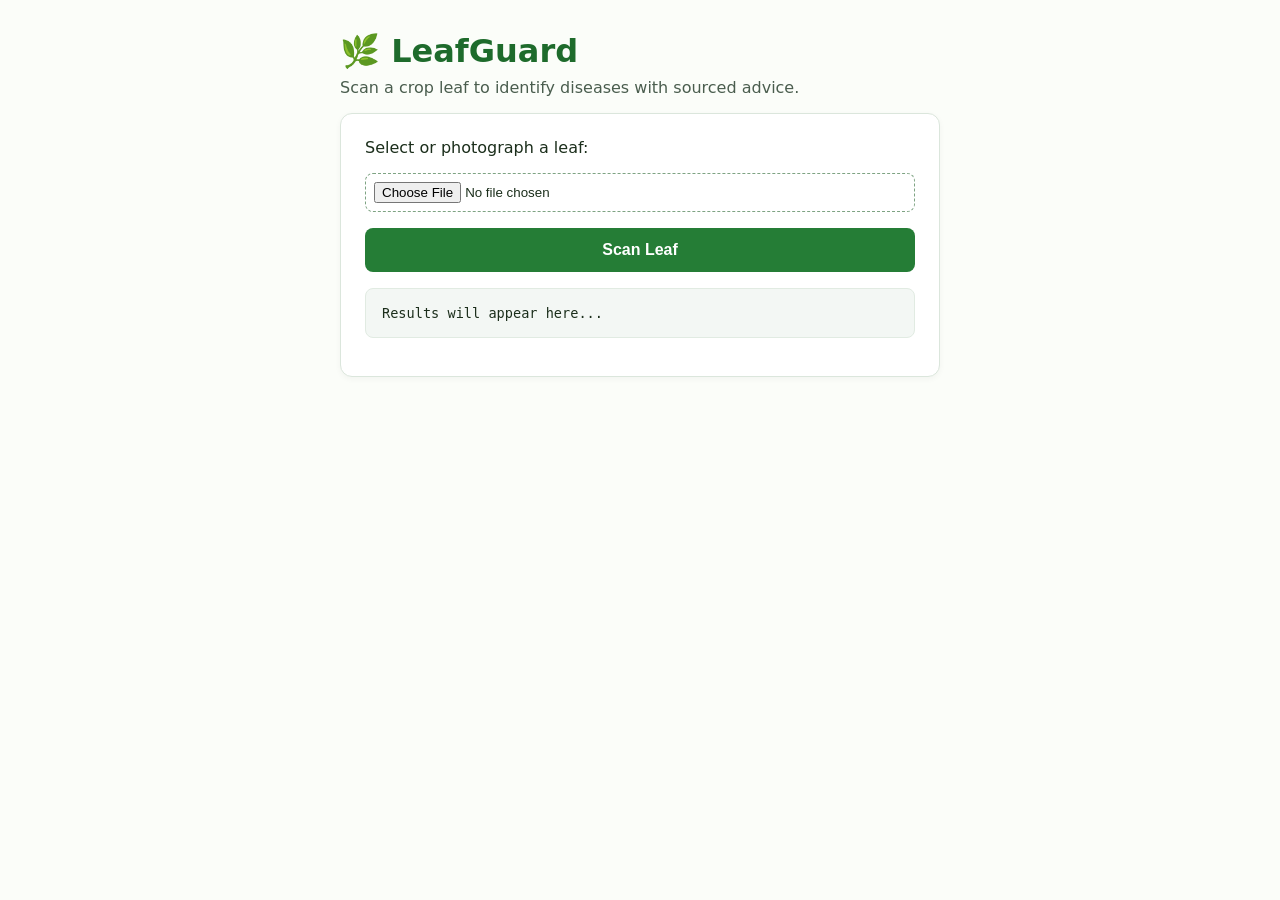
==== static/index.html @ 885e1781 "feat: skeleton api, page, tests and container setup" ====
<!DOCTYPE html>
<html lang="en">
<head>
  <meta charset="UTF-8">
  <meta name="viewport" content="width=device-width, initial-scale=1.0">
  <title>LeafGuard - Crop Disease Scanner</title>
  <style>
    body {
      font-family: system-ui, -apple-system, sans-serif;
      max-width: 600px;
      margin: 2rem auto;
      padding: 0 1rem;
      background: #fbfdf9;
      color: #1b2e1b;
    }
    h1 { color: #1e6b2c; margin-bottom: 0.5rem; }
    p { color: #4a5d4e; margin-top: 0; }
    .card {
      background: white;
      border: 1px solid #dbe6dc;
      border-radius: 12px;
      padding: 1.5rem;
      box-shadow: 0 2px 6px rgba(0,0,0,0.04);
    }
    input[type="file"] {
      display: block;
      margin: 1rem 0;
      padding: 0.5rem;
      border: 1px dashed #7ea383;
      border-radius: 8px;
      width: 100%;
      box-sizing: border-box;
    }
    button {
      background: #257d36;
      color: white;
      border: none;
      border-radius: 8px;
      padding: 0.75rem 1.5rem;
      font-size: 1rem;
      font-weight: 600;
      cursor: pointer;
      min-height: 44px;
      width: 100%;
    }
    button:hover { background: #1c642a; }
    button:disabled { background: #9bb7a0; cursor: not-allowed; }
    pre {
      background: #f3f7f4;
      padding: 1rem;
      border-radius: 8px;
      overflow-x: auto;
      font-size: 0.85rem;
      margin-top: 1rem;
      border: 1px solid #e1ebe2;
    }
    .status { margin-top: 1rem; font-weight: 500; }
  </style>
</head>
<body>
  <h1>🌿 LeafGuard</h1>
  <p>Scan a crop leaf to identify diseases with sourced advice.</p>
  <div class="card">
    <label for="leafInput">Select or photograph a leaf:</label>
    <input type="file" id="leafInput" accept="image/*" capture="environment">
    <button id="scanBtn" type="button">Scan Leaf</button>
    <div id="statusMsg" class="status"></div>
    <pre id="output">Results will appear here...</pre>
  </div>
  <script src="/app.js"></script>
</body>
</html>
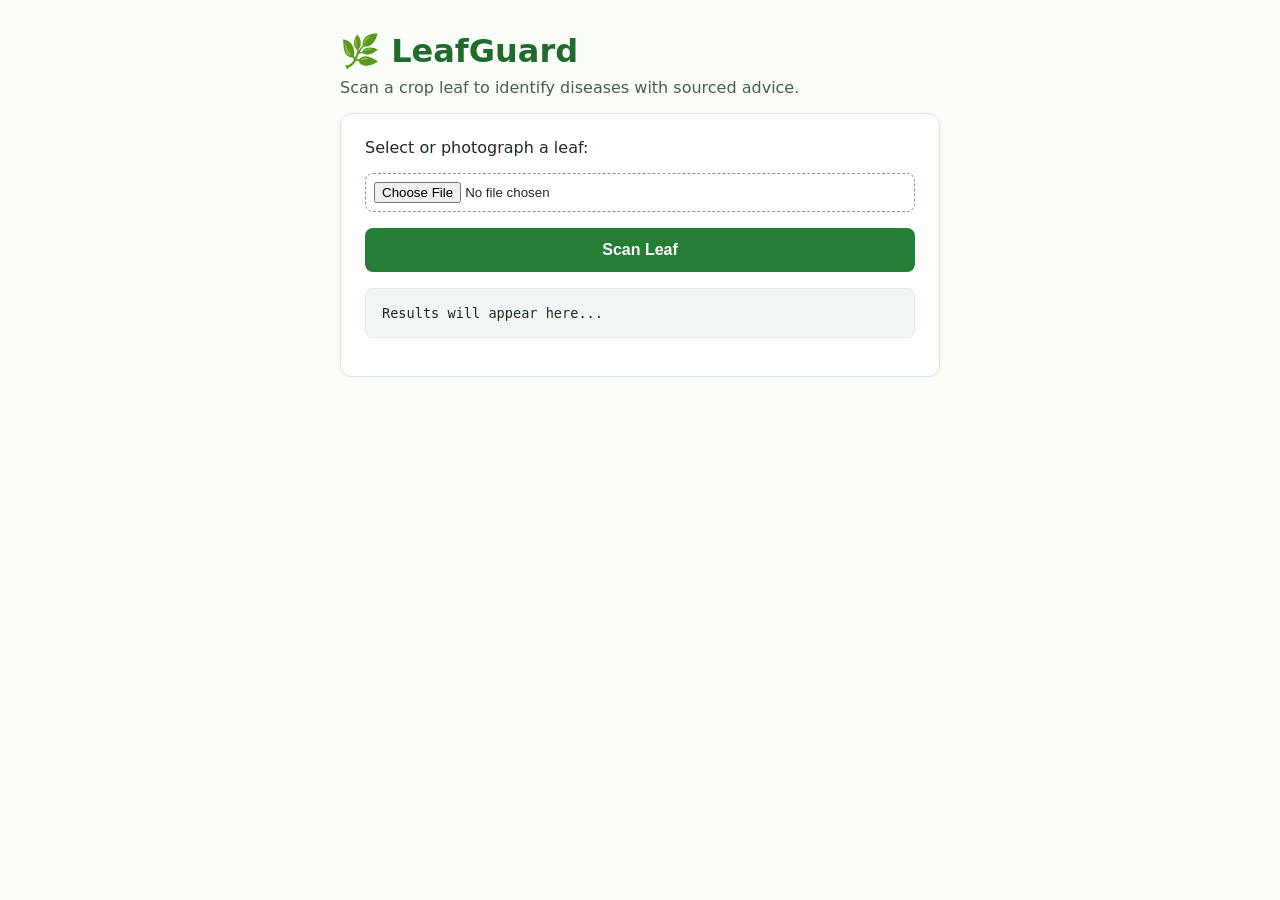
==== commit 6e527fbd: "1st docker" ====
--- a/static/index.html
+++ b/static/index.html
@@ -70,3 +70,4 @@
   <script src="/app.js"></script>
 </body>
 </html>
+
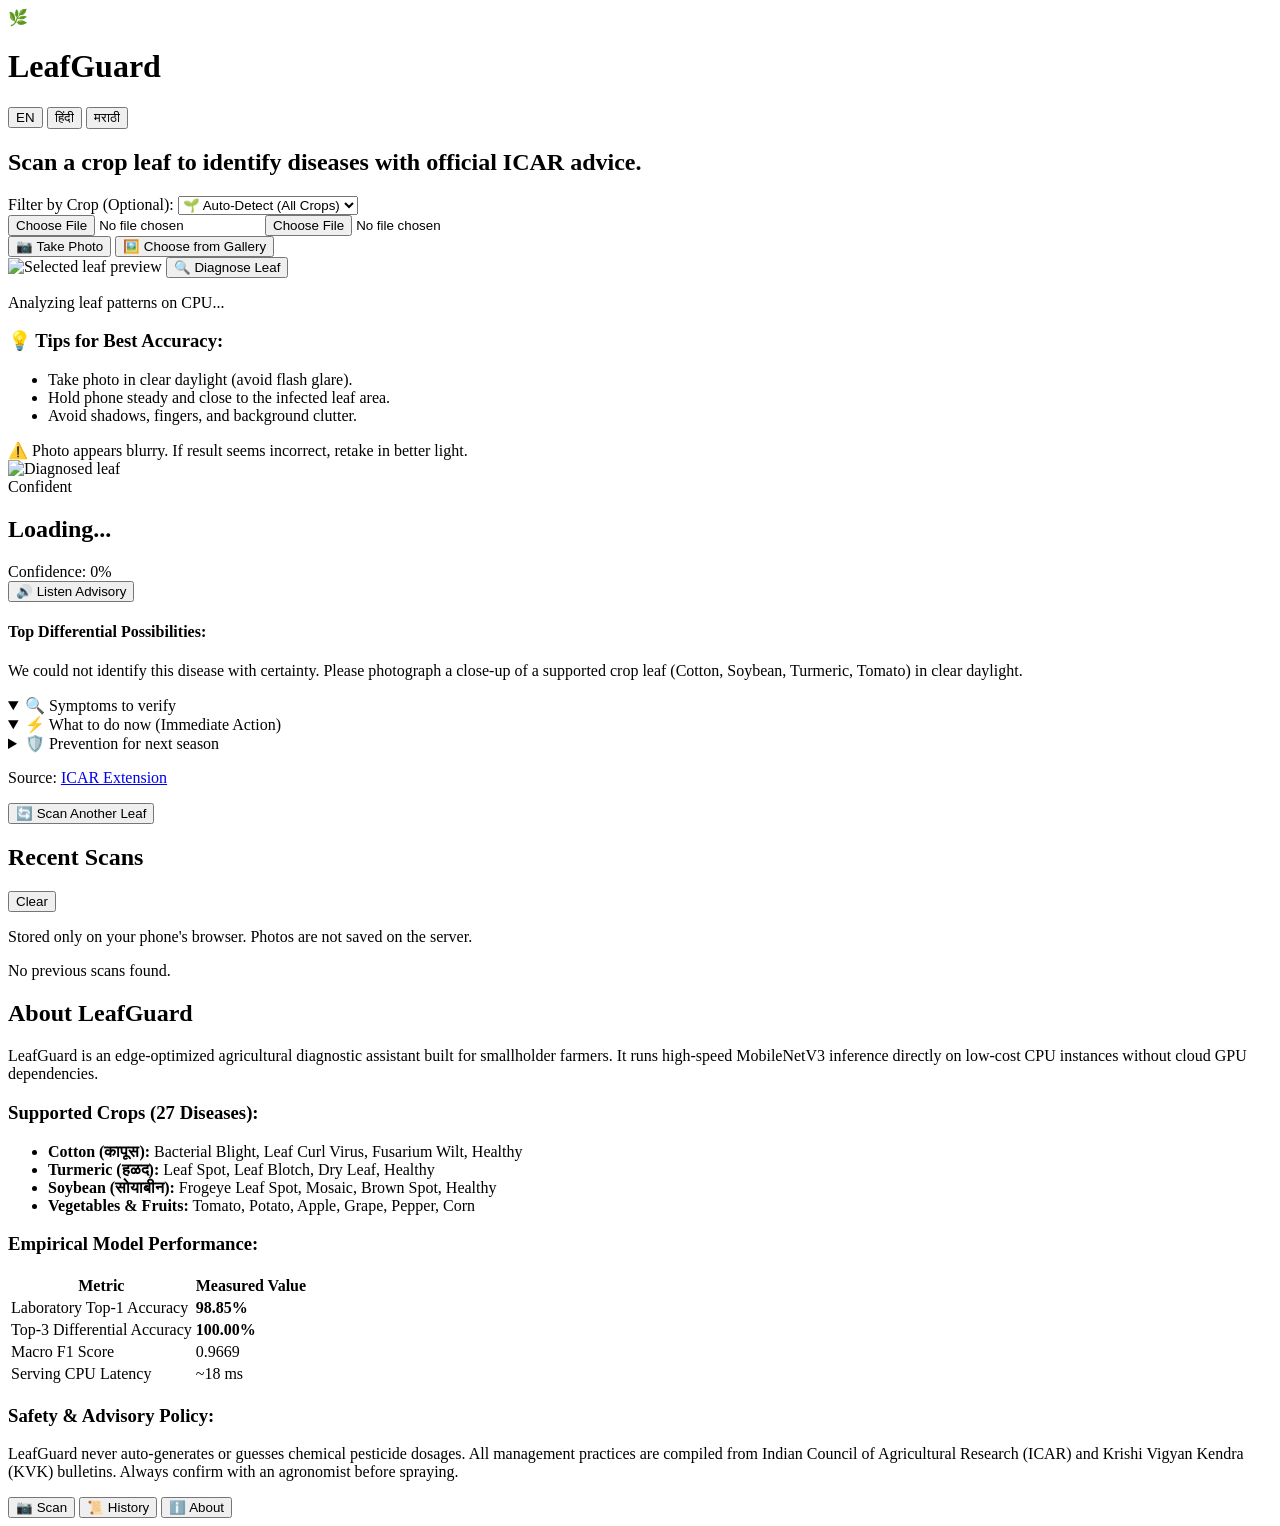
==== commit c73bbcad: "feat: farmer-first multilingual mobile UI with voice and history" ====
--- a/static/index.html
+++ b/static/index.html
@@ -2,72 +2,264 @@
 <html lang="en">
 <head>
   <meta charset="UTF-8">
-  <meta name="viewport" content="width=device-width, initial-scale=1.0">
-  <title>LeafGuard - Crop Disease Scanner</title>
-  <style>
-    body {
-      font-family: system-ui, -apple-system, sans-serif;
-      max-width: 600px;
-      margin: 2rem auto;
-      padding: 0 1rem;
-      background: #fbfdf9;
-      color: #1b2e1b;
-    }
-    h1 { color: #1e6b2c; margin-bottom: 0.5rem; }
-    p { color: #4a5d4e; margin-top: 0; }
-    .card {
-      background: white;
-      border: 1px solid #dbe6dc;
-      border-radius: 12px;
-      padding: 1.5rem;
-      box-shadow: 0 2px 6px rgba(0,0,0,0.04);
-    }
-    input[type="file"] {
-      display: block;
-      margin: 1rem 0;
-      padding: 0.5rem;
-      border: 1px dashed #7ea383;
-      border-radius: 8px;
-      width: 100%;
-      box-sizing: border-box;
-    }
-    button {
-      background: #257d36;
-      color: white;
-      border: none;
-      border-radius: 8px;
-      padding: 0.75rem 1.5rem;
-      font-size: 1rem;
-      font-weight: 600;
-      cursor: pointer;
-      min-height: 44px;
-      width: 100%;
-    }
-    button:hover { background: #1c642a; }
-    button:disabled { background: #9bb7a0; cursor: not-allowed; }
-    pre {
-      background: #f3f7f4;
-      padding: 1rem;
-      border-radius: 8px;
-      overflow-x: auto;
-      font-size: 0.85rem;
-      margin-top: 1rem;
-      border: 1px solid #e1ebe2;
-    }
-    .status { margin-top: 1rem; font-weight: 500; }
-  </style>
+  <meta name="viewport" content="width=device-width, initial-scale=1.0, maximum-scale=1.0, user-scalable=no">
+  <title>LeafGuard — Crop Disease Scanner</title>
+  <meta name="description" content="Instant crop leaf disease identification and ICAR management advisory for smallholder farmers.">
+  <link rel="manifest" href="/manifest.json">
+  <meta name="theme-color" content="#1e6b2c">
+  <!-- Google Fonts: Noto Sans Devanagari for Hindi/Marathi support -->
+  <link rel="preconnect" href="https://fonts.googleapis.com">
+  <link rel="preconnect" href="https://fonts.gstatic.com" crossorigin>
+  <link href="https://fonts.googleapis.com/css2?family=Noto+Sans+Devanagari:wght@400;600;700&family=Noto+Sans:wght@400;600;700&display=swap" rel="stylesheet">
+  <link rel="stylesheet" href="/styles.css">
 </head>
 <body>
-  <h1>🌿 LeafGuard</h1>
-  <p>Scan a crop leaf to identify diseases with sourced advice.</p>
-  <div class="card">
-    <label for="leafInput">Select or photograph a leaf:</label>
-    <input type="file" id="leafInput" accept="image/*" capture="environment">
-    <button id="scanBtn" type="button">Scan Leaf</button>
-    <div id="statusMsg" class="status"></div>
-    <pre id="output">Results will appear here...</pre>
-  </div>
+  <!-- Header -->
+  <header class="app-header">
+    <div class="header-brand">
+      <span class="brand-logo" aria-hidden="true">🌿</span>
+      <h1 class="brand-title">LeafGuard</h1>
+    </div>
+    <!-- Language Selector -->
+    <div class="lang-switch" role="group" aria-label="Language selection">
+      <button type="button" class="lang-btn active" data-lang="en">EN</button>
+      <button type="button" class="lang-btn" data-lang="hi">हिंदी</button>
+      <button type="button" class="lang-btn" data-lang="mr">मराठी</button>
+    </div>
+  </header>
+
+  <!-- Main Container -->
+  <main class="app-container">
+
+    <!-- Screen 1: Home / Scanner -->
+    <section id="screen-home" class="screen active" aria-labelledby="home-heading">
+      <div class="card intro-card">
+        <h2 id="home-heading" class="tagline" data-i18n="tagline">Scan a crop leaf to identify diseases with official ICAR advice.</h2>
+      </div>
+
+      <!-- Crop Filter Selector (Optional) -->
+      <div class="card crop-select-card">
+        <label for="cropSelect" class="form-label" data-i18n="cropLabel">Filter by Crop (Optional):</label>
+        <select id="cropSelect" class="form-select">
+          <option value="all" data-i18n="cropAll">🌱 Auto-Detect (All Crops)</option>
+          <option value="cotton" data-i18n="cropCotton">☁️ Cotton (कापूस / कपास)</option>
+          <option value="turmeric" data-i18n="cropTurmeric">🟡 Turmeric (हळद / हल्दी)</option>
+          <option value="soybean" data-i18n="cropSoybean">🫘 Soybean (सोयाबीन)</option>
+          <option value="tomato" data-i18n="cropTomato">🍅 Tomato & Vegetables</option>
+        </select>
+      </div>
+
+      <!-- Upload / Camera Area -->
+      <div class="card upload-card">
+        <input type="file" id="cameraInput" accept="image/*" capture="environment" class="visually-hidden">
+        <input type="file" id="galleryInput" accept="image/*" class="visually-hidden">
+
+        <div class="action-buttons">
+          <button type="button" id="cameraBtn" class="btn btn-primary btn-large">
+            <span class="btn-icon" aria-hidden="true">📷</span>
+            <span data-i18n="takePhoto">Take Photo</span>
+          </button>
+          <button type="button" id="galleryBtn" class="btn btn-secondary">
+            <span class="btn-icon" aria-hidden="true">🖼️</span>
+            <span data-i18n="chooseGallery">Choose from Gallery</span>
+          </button>
+        </div>
+
+        <div id="imagePreviewContainer" class="preview-container hidden">
+          <img id="imagePreview" src="" alt="Selected leaf preview" class="preview-img">
+          <button type="button" id="scanBtn" class="btn btn-primary btn-large">
+            <span class="btn-icon" aria-hidden="true">🔍</span>
+            <span data-i18n="scanNow">Diagnose Leaf</span>
+          </button>
+        </div>
+
+        <!-- Loading Spinner -->
+        <div id="loadingIndicator" class="loading-box hidden" role="status" aria-live="polite">
+          <div class="spinner"></div>
+          <p data-i18n="processing">Analyzing leaf patterns on CPU...</p>
+        </div>
+
+        <!-- Error Message Banner -->
+        <div id="errorBanner" class="alert-box alert-error hidden" role="alert"></div>
+      </div>
+
+      <!-- Tips Card -->
+      <div class="card tips-card">
+        <h3 class="card-title" data-i18n="tipsTitle">💡 Tips for Best Accuracy:</h3>
+        <ul class="tips-list">
+          <li data-i18n="tip1">Take photo in clear daylight (avoid flash glare).</li>
+          <li data-i18n="tip2">Hold phone steady and close to the infected leaf area.</li>
+          <li data-i18n="tip3">Avoid shadows, fingers, and background clutter.</li>
+        </ul>
+      </div>
+    </section>
+
+    <!-- Screen 2: Diagnostic Results -->
+    <section id="screen-result" class="screen hidden" aria-labelledby="result-heading">
+      <div class="card result-card">
+        <!-- Blur Alert Banner -->
+        <div id="blurWarning" class="alert-box alert-warning hidden" role="alert">
+          <span aria-hidden="true">⚠️</span>
+          <span data-i18n="blurNotice">Photo appears blurry. If result seems incorrect, retake in better light.</span>
+        </div>
+
+        <!-- Header: Status Badge & Disease Title -->
+        <div class="result-header">
+          <div class="result-photo-wrap">
+            <img id="resultPhoto" src="" alt="Diagnosed leaf" class="result-photo">
+          </div>
+          <div class="result-title-group">
+            <span id="statusBadge" class="status-badge status-confident">Confident</span>
+            <h2 id="diseaseTitle" class="disease-title">Loading...</h2>
+          </div>
+        </div>
+
+        <!-- Confidence Meter -->
+        <div class="confidence-wrap">
+          <div class="confidence-labels">
+            <span data-i18n="confidence">Confidence:</span>
+            <span id="confidenceValue" class="confidence-value">0%</span>
+          </div>
+          <div class="confidence-bar-bg" role="progressbar" aria-valuemin="0" aria-valuemax="100">
+            <div id="confidenceBar" class="confidence-bar-fill" style="width: 0%;"></div>
+          </div>
+        </div>
+
+        <!-- Voice Read Aloud -->
+        <div class="voice-action-wrap">
+          <button type="button" id="voiceBtn" class="btn btn-voice">
+            <span class="btn-icon" aria-hidden="true">🔊</span>
+            <span data-i18n="listenAdvice">Listen Advisory</span>
+          </button>
+        </div>
+
+        <!-- Differential Top-3 Predictions -->
+        <div class="top3-section">
+          <h4 class="top3-title" data-i18n="top3Title">Top Differential Possibilities:</h4>
+          <ul id="top3List" class="top3-list"></ul>
+        </div>
+
+        <!-- Unrecognised Guidance Card -->
+        <div id="unrecognisedCard" class="unrecognised-box hidden">
+          <p class="unrecognised-text" data-i18n="unrecognisedMsg">
+            We could not identify this disease with certainty. Please photograph a close-up of a supported crop leaf (Cotton, Soybean, Turmeric, Tomato) in clear daylight.
+          </p>
+        </div>
+
+        <!-- Sourced ICAR Advisory Accordion -->
+        <div id="advisorySection" class="advisory-section">
+          <!-- Symptoms -->
+          <details class="advisory-item" open>
+            <summary class="advisory-summary">
+              <span class="advisory-icon" aria-hidden="true">🔍</span>
+              <span data-i18n="symptoms">Symptoms to verify</span>
+            </summary>
+            <div id="symptomsContent" class="advisory-content"></div>
+          </details>
+
+          <!-- What to do now (Actions) -->
+          <details class="advisory-item" open>
+            <summary class="advisory-summary">
+              <span class="advisory-icon" aria-hidden="true">⚡</span>
+              <span data-i18n="actions">What to do now (Immediate Action)</span>
+            </summary>
+            <div id="actionsContent" class="advisory-content"></div>
+          </details>
+
+          <!-- Prevention -->
+          <details class="advisory-item">
+            <summary class="advisory-summary">
+              <span class="advisory-icon" aria-hidden="true">🛡️</span>
+              <span data-i18n="prevention">Prevention for next season</span>
+            </summary>
+            <div id="preventionContent" class="advisory-content"></div>
+          </details>
+
+          <!-- Source & Legal Disclaimer -->
+          <div class="source-card">
+            <p class="source-info">
+              <span data-i18n="sourceLabel">Source:</span>
+              <a id="sourceLink" href="https://icar.org.in" target="_blank" rel="noopener">ICAR Extension</a>
+            </p>
+            <p id="disclaimerText" class="disclaimer-text"></p>
+          </div>
+        </div>
+
+        <!-- Retake Button -->
+        <div class="result-actions">
+          <button type="button" id="scanAnotherBtn" class="btn btn-primary btn-large">
+            <span class="btn-icon" aria-hidden="true">🔄</span>
+            <span data-i18n="scanAnother">Scan Another Leaf</span>
+          </button>
+        </div>
+      </div>
+    </section>
+
+    <!-- Screen 3: History -->
+    <section id="screen-history" class="screen hidden" aria-labelledby="history-heading">
+      <div class="card history-card">
+        <div class="card-header-flex">
+          <h2 id="history-heading" class="card-title" data-i18n="historyTitle">Recent Scans</h2>
+          <button type="button" id="clearHistoryBtn" class="btn btn-text" data-i18n="clearHistory">Clear</button>
+        </div>
+        <p class="history-privacy-note" data-i18n="historyNote">
+          Stored only on your phone's browser. Photos are not saved on the server.
+        </p>
+        <ul id="historyList" class="history-list"></ul>
+        <p id="emptyHistoryMsg" class="empty-state hidden" data-i18n="emptyHistory">No previous scans found.</p>
+      </div>
+    </section>
+
+    <!-- Screen 4: About -->
+    <section id="screen-about" class="screen hidden" aria-labelledby="about-heading">
+      <div class="card about-card">
+        <h2 id="about-heading" class="card-title" data-i18n="aboutTitle">About LeafGuard</h2>
+        <p data-i18n="aboutDesc">
+          LeafGuard is an edge-optimized agricultural diagnostic assistant built for smallholder farmers. It runs high-speed MobileNetV3 inference directly on low-cost CPU instances without cloud GPU dependencies.
+        </p>
+
+        <h3 class="section-subtitle" data-i18n="supportedCrops">Supported Crops (27 Diseases):</h3>
+        <ul class="crops-list">
+          <li><strong>Cotton (कापूस):</strong> Bacterial Blight, Leaf Curl Virus, Fusarium Wilt, Healthy</li>
+          <li><strong>Turmeric (हळद):</strong> Leaf Spot, Leaf Blotch, Dry Leaf, Healthy</li>
+          <li><strong>Soybean (सोयाबीन):</strong> Frogeye Leaf Spot, Mosaic, Brown Spot, Healthy</li>
+          <li><strong>Vegetables & Fruits:</strong> Tomato, Potato, Apple, Grape, Pepper, Corn</li>
+        </ul>
+
+        <h3 class="section-subtitle" data-i18n="modelPerformance">Empirical Model Performance:</h3>
+        <table class="metrics-table">
+          <tr><th>Metric</th><th>Measured Value</th></tr>
+          <tr><td>Laboratory Top-1 Accuracy</td><td><strong>98.85%</strong></td></tr>
+          <tr><td>Top-3 Differential Accuracy</td><td><strong>100.00%</strong></td></tr>
+          <tr><td>Macro F1 Score</td><td>0.9669</td></tr>
+          <tr><td>Serving CPU Latency</td><td>~18 ms</td></tr>
+        </table>
+
+        <h3 class="section-subtitle" data-i18n="safetyPolicy">Safety & Advisory Policy:</h3>
+        <p class="small-text" data-i18n="safetyText">
+          LeafGuard never auto-generates or guesses chemical pesticide dosages. All management practices are compiled from Indian Council of Agricultural Research (ICAR) and Krishi Vigyan Kendra (KVK) bulletins. Always confirm with an agronomist before spraying.
+        </p>
+      </div>
+    </section>
+
+  </main>
+
+  <!-- Bottom Navigation Bar -->
+  <nav class="bottom-nav" aria-label="Main Navigation">
+    <button type="button" class="nav-item active" data-target="screen-home">
+      <span class="nav-icon" aria-hidden="true">📷</span>
+      <span class="nav-label" data-i18n="navScan">Scan</span>
+    </button>
+    <button type="button" class="nav-item" data-target="screen-history">
+      <span class="nav-icon" aria-hidden="true">📜</span>
+      <span class="nav-label" data-i18n="navHistory">History</span>
+    </button>
+    <button type="button" class="nav-item" data-target="screen-about">
+      <span class="nav-icon" aria-hidden="true">ℹ️</span>
+      <span class="nav-label" data-i18n="navAbout">About</span>
+    </button>
+  </nav>
+
   <script src="/app.js"></script>
 </body>
 </html>
-
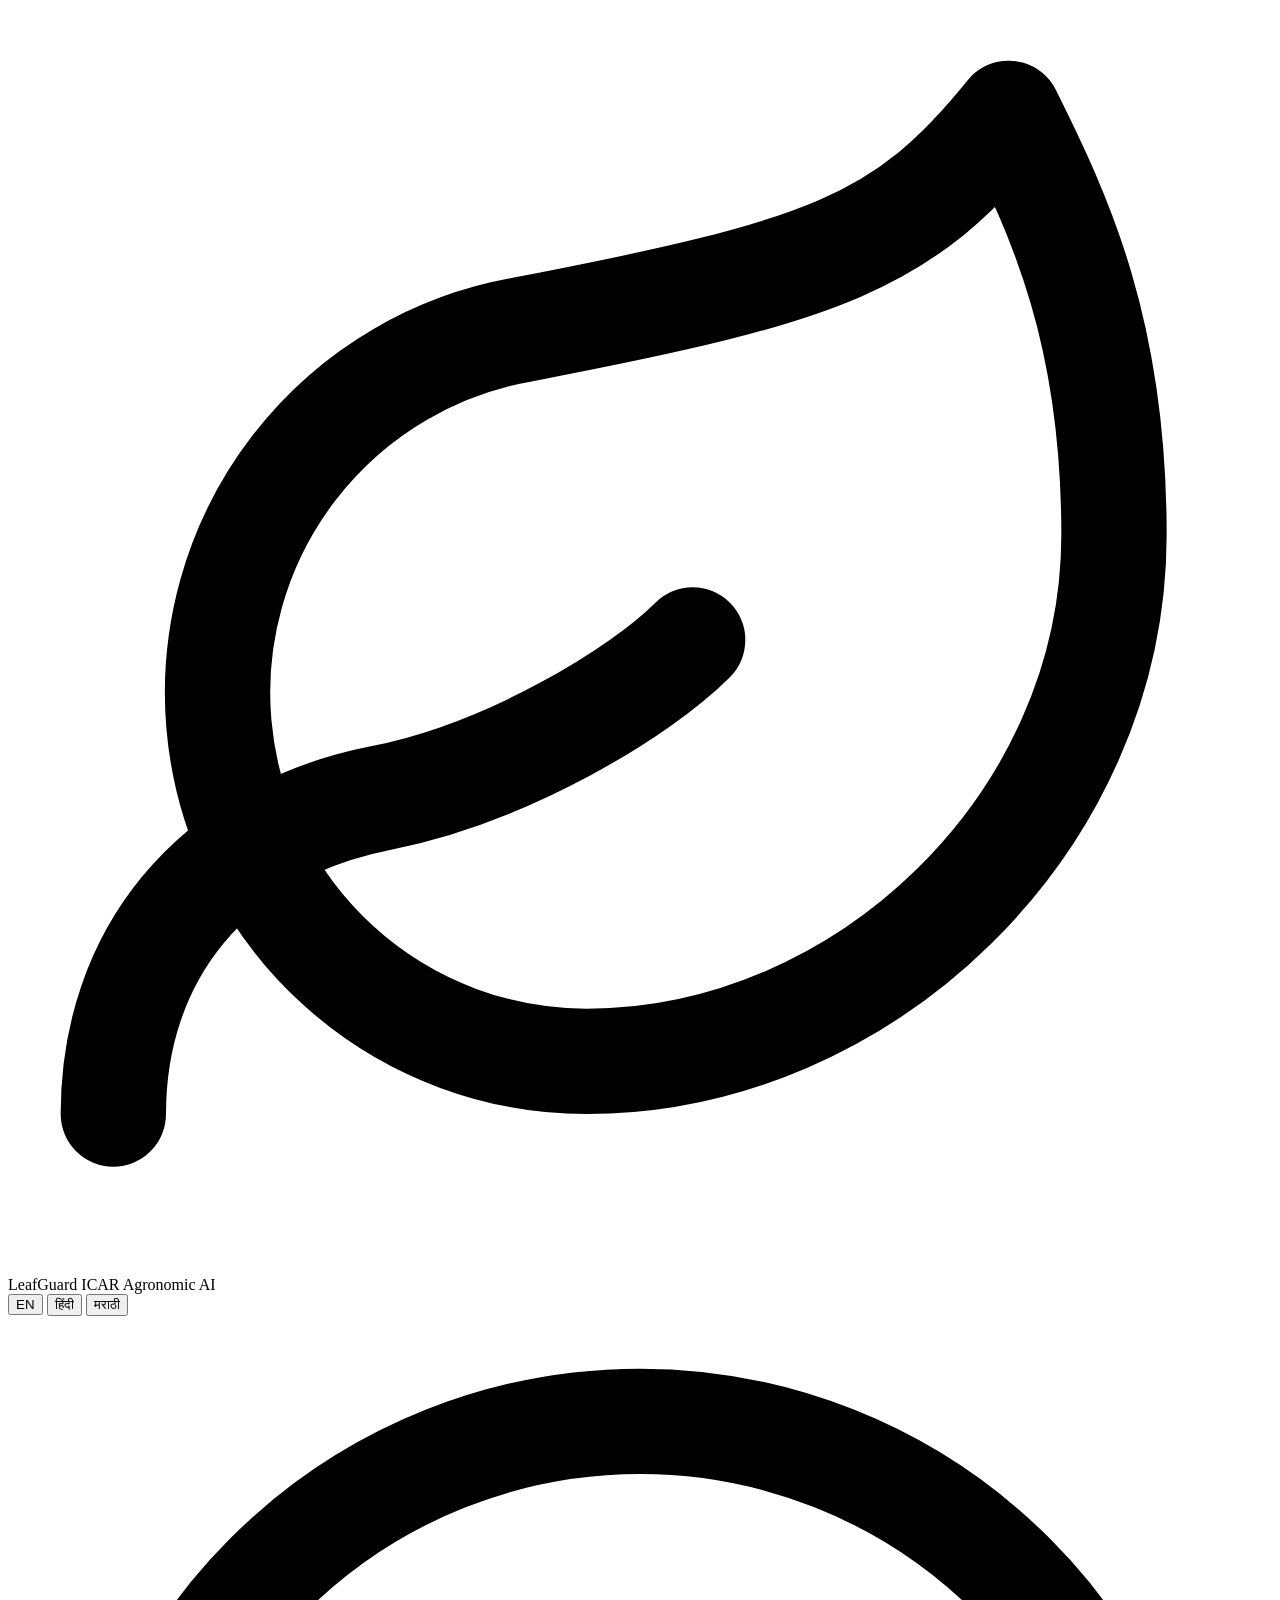
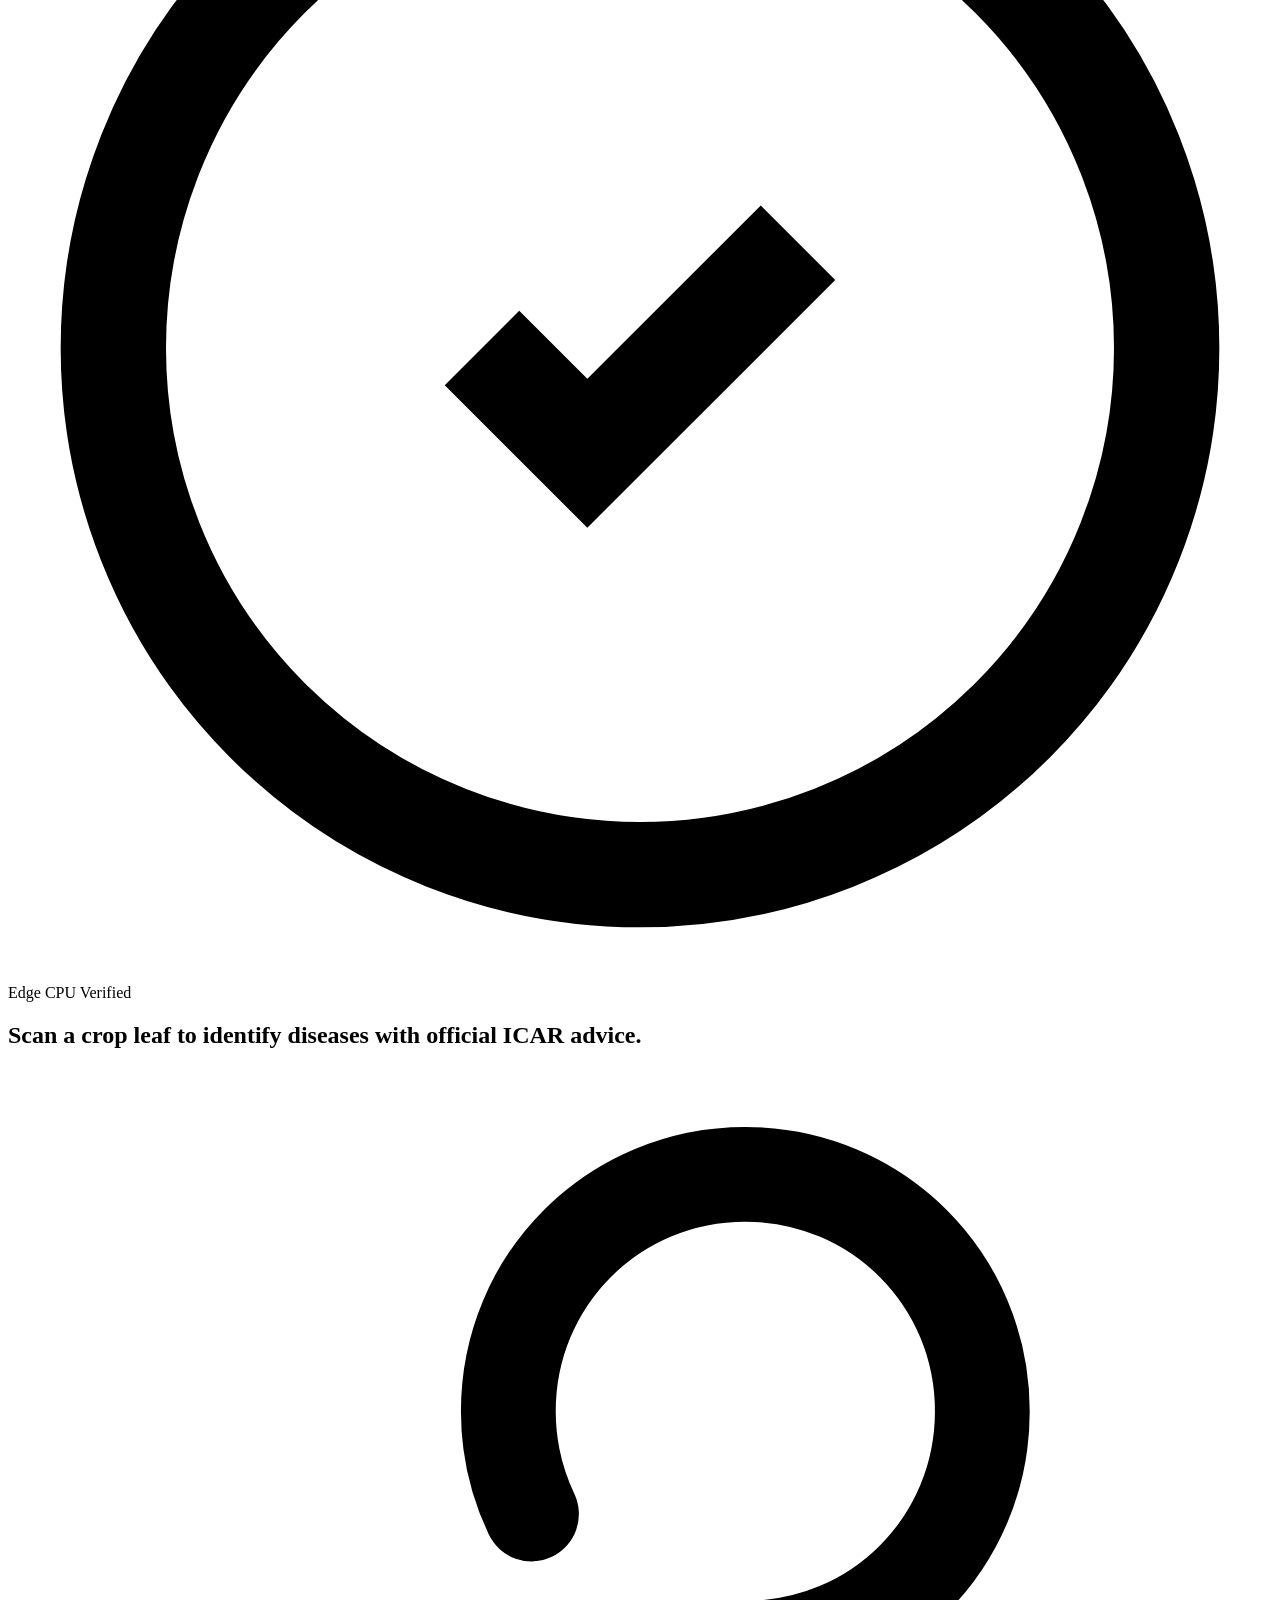
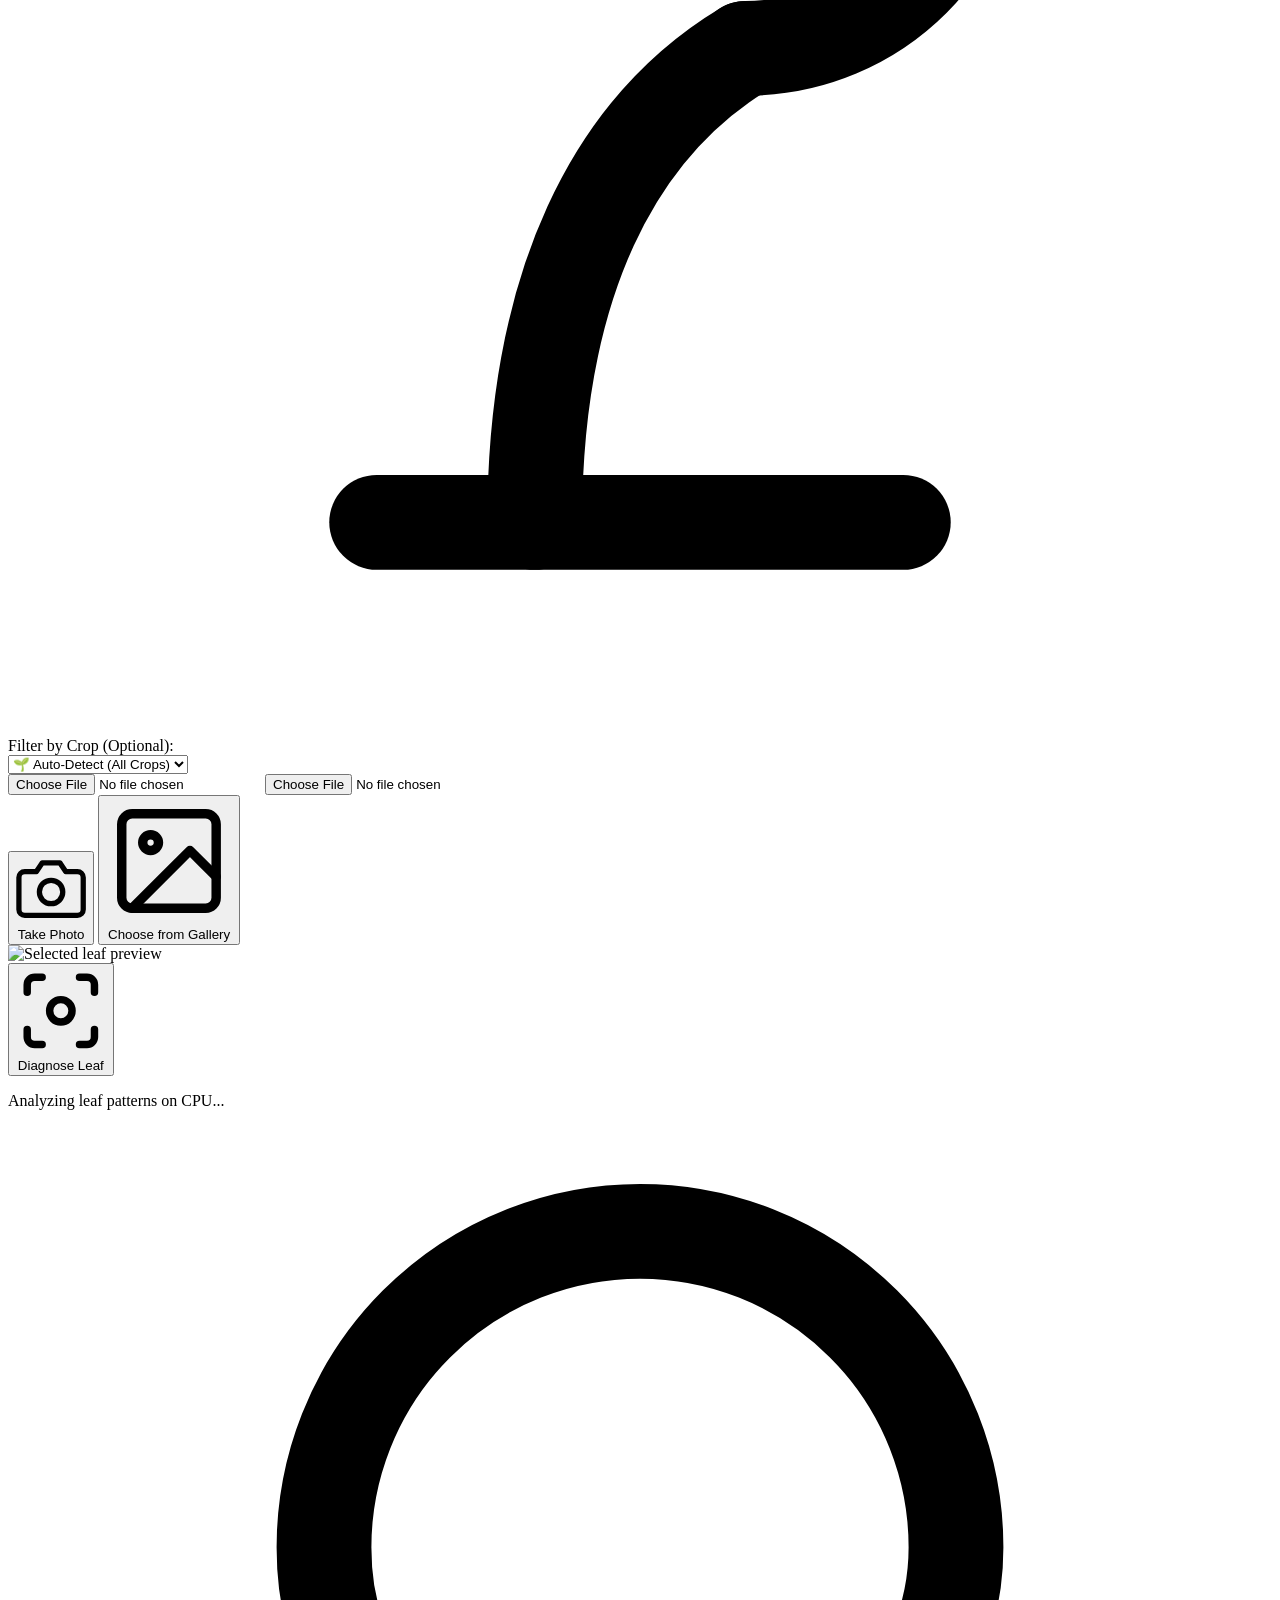
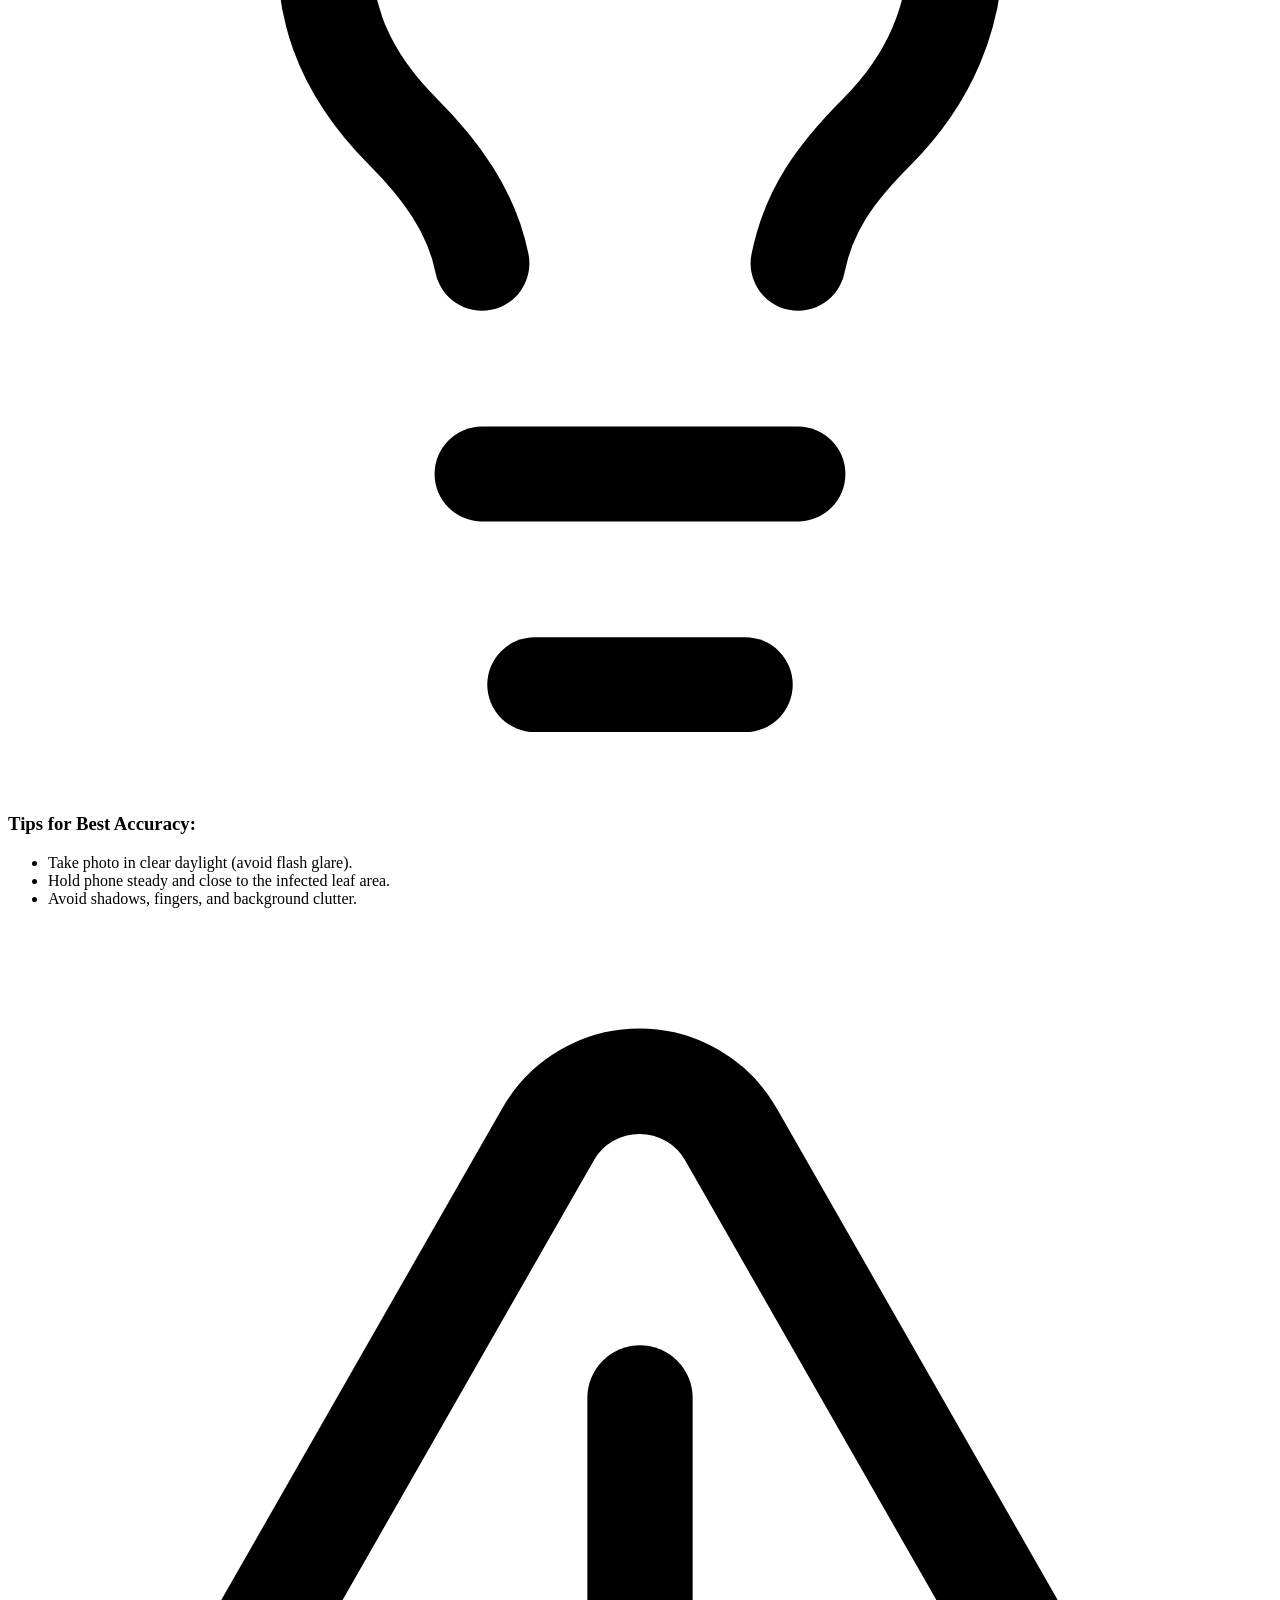
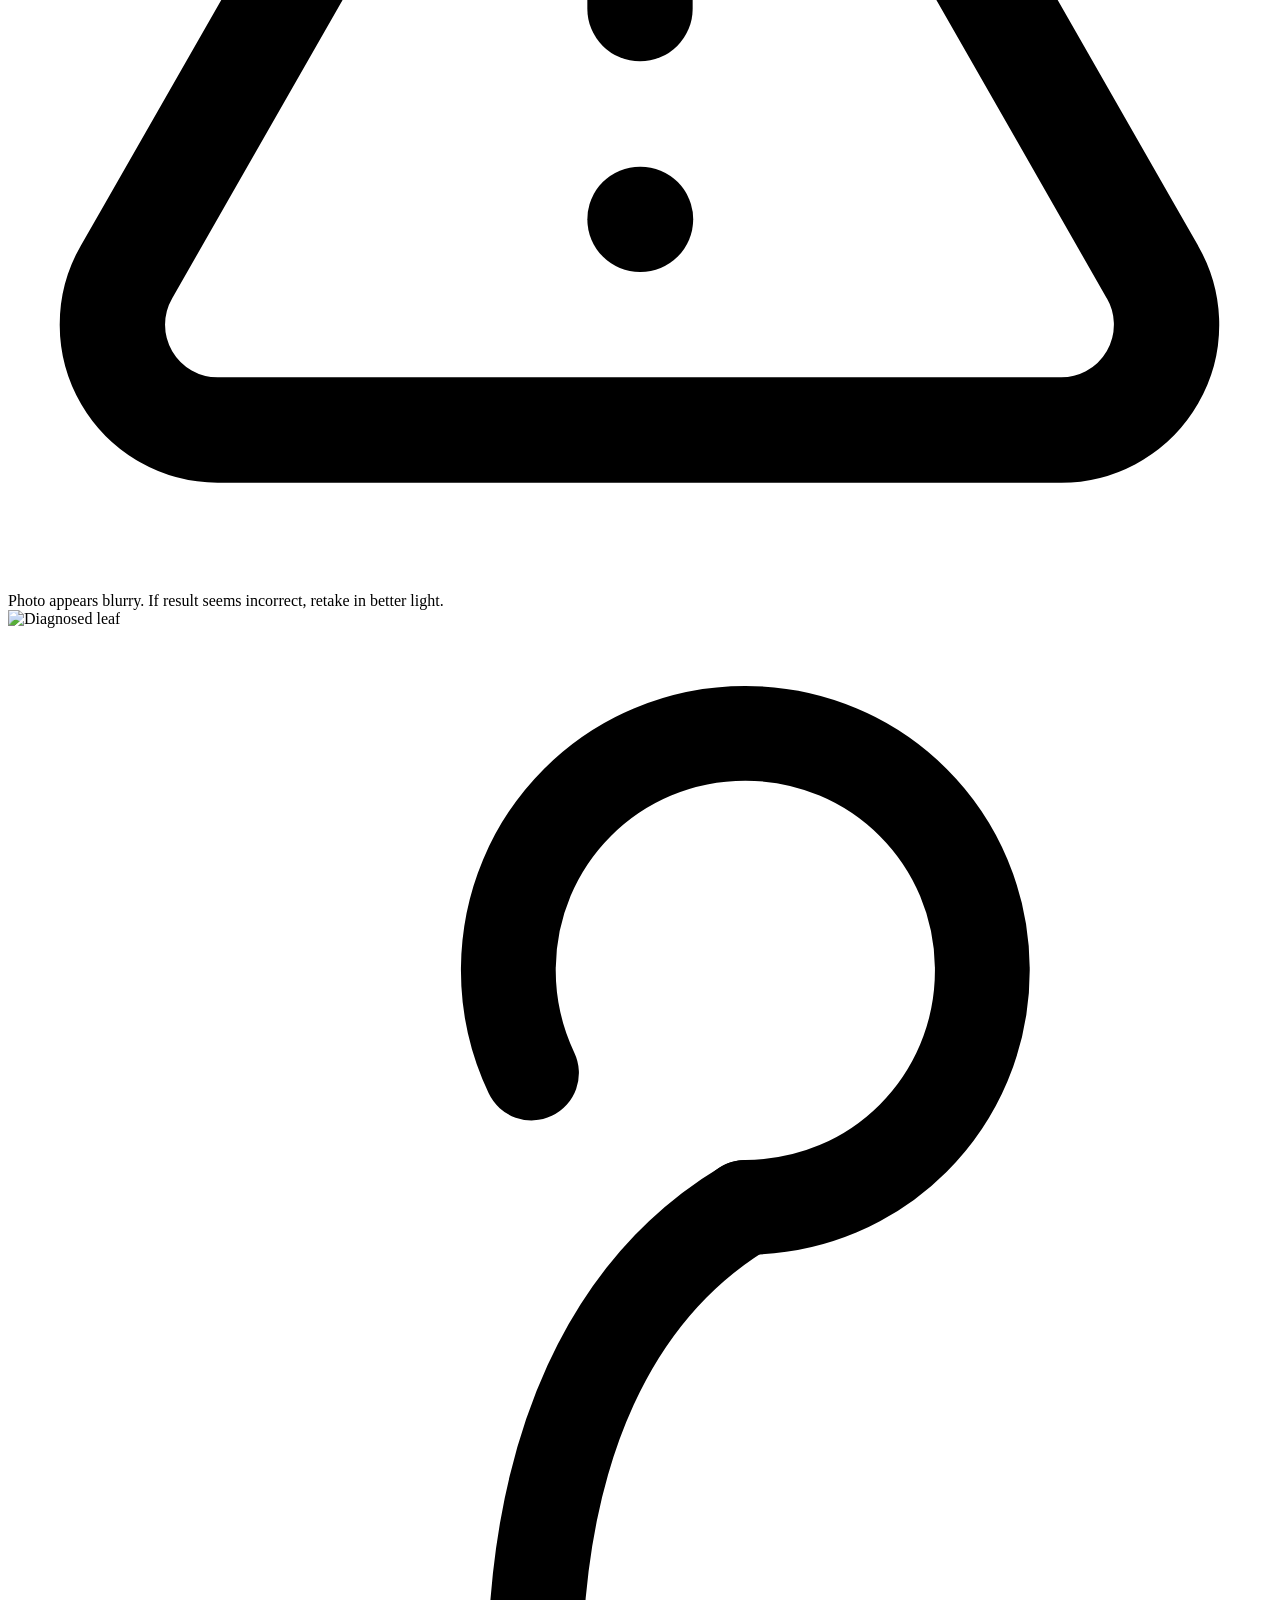
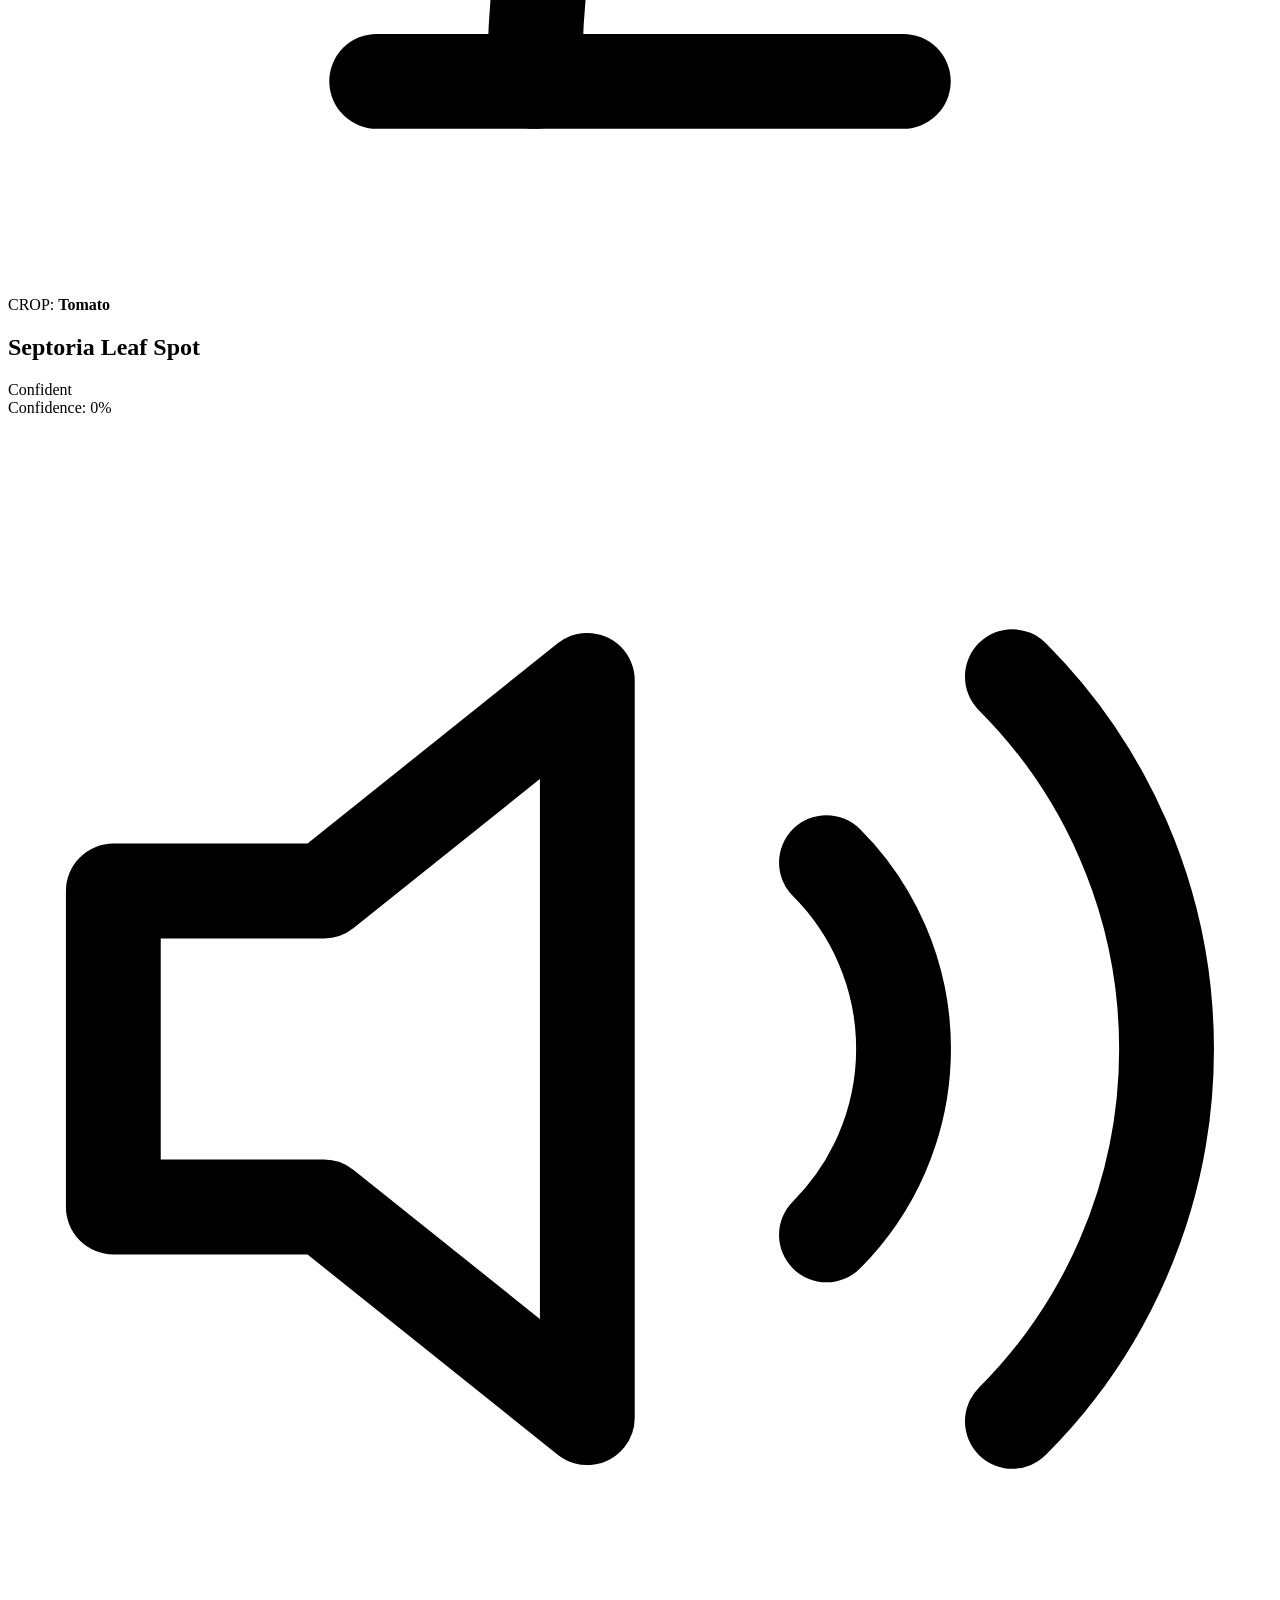
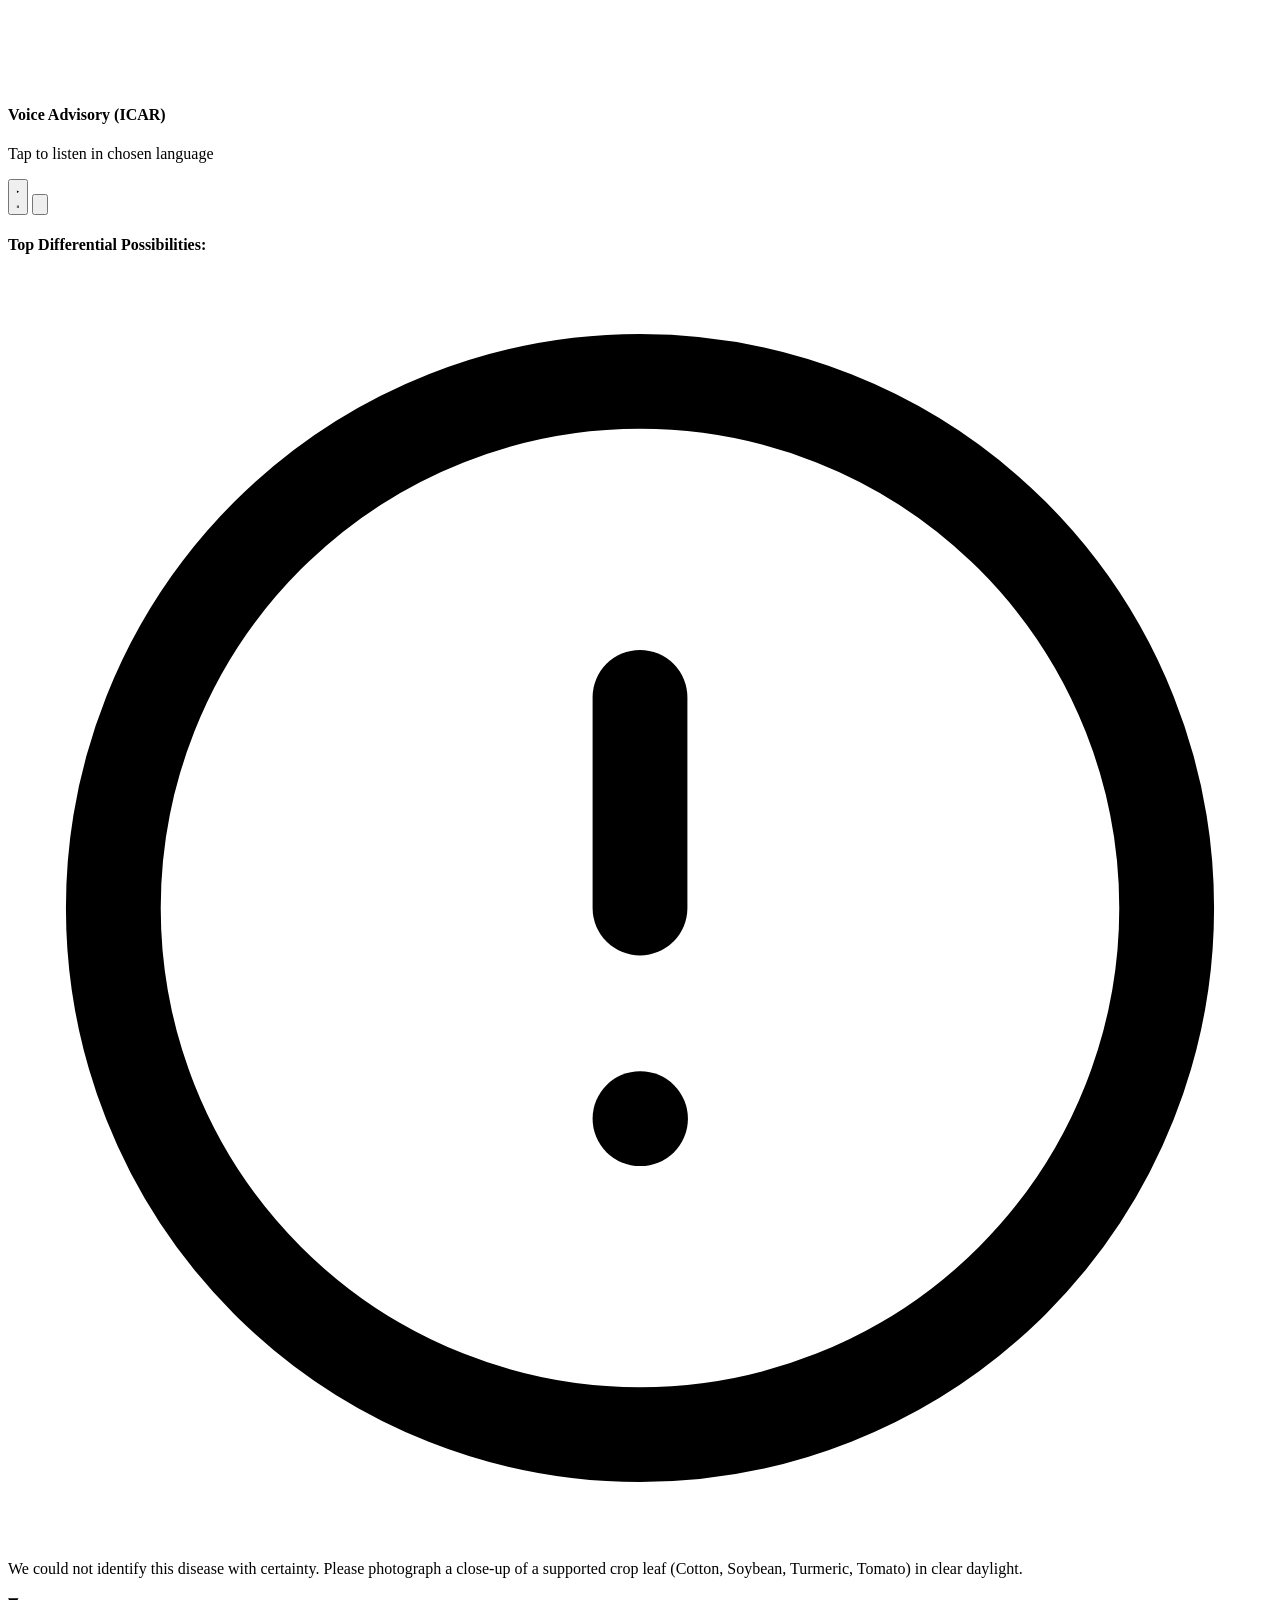
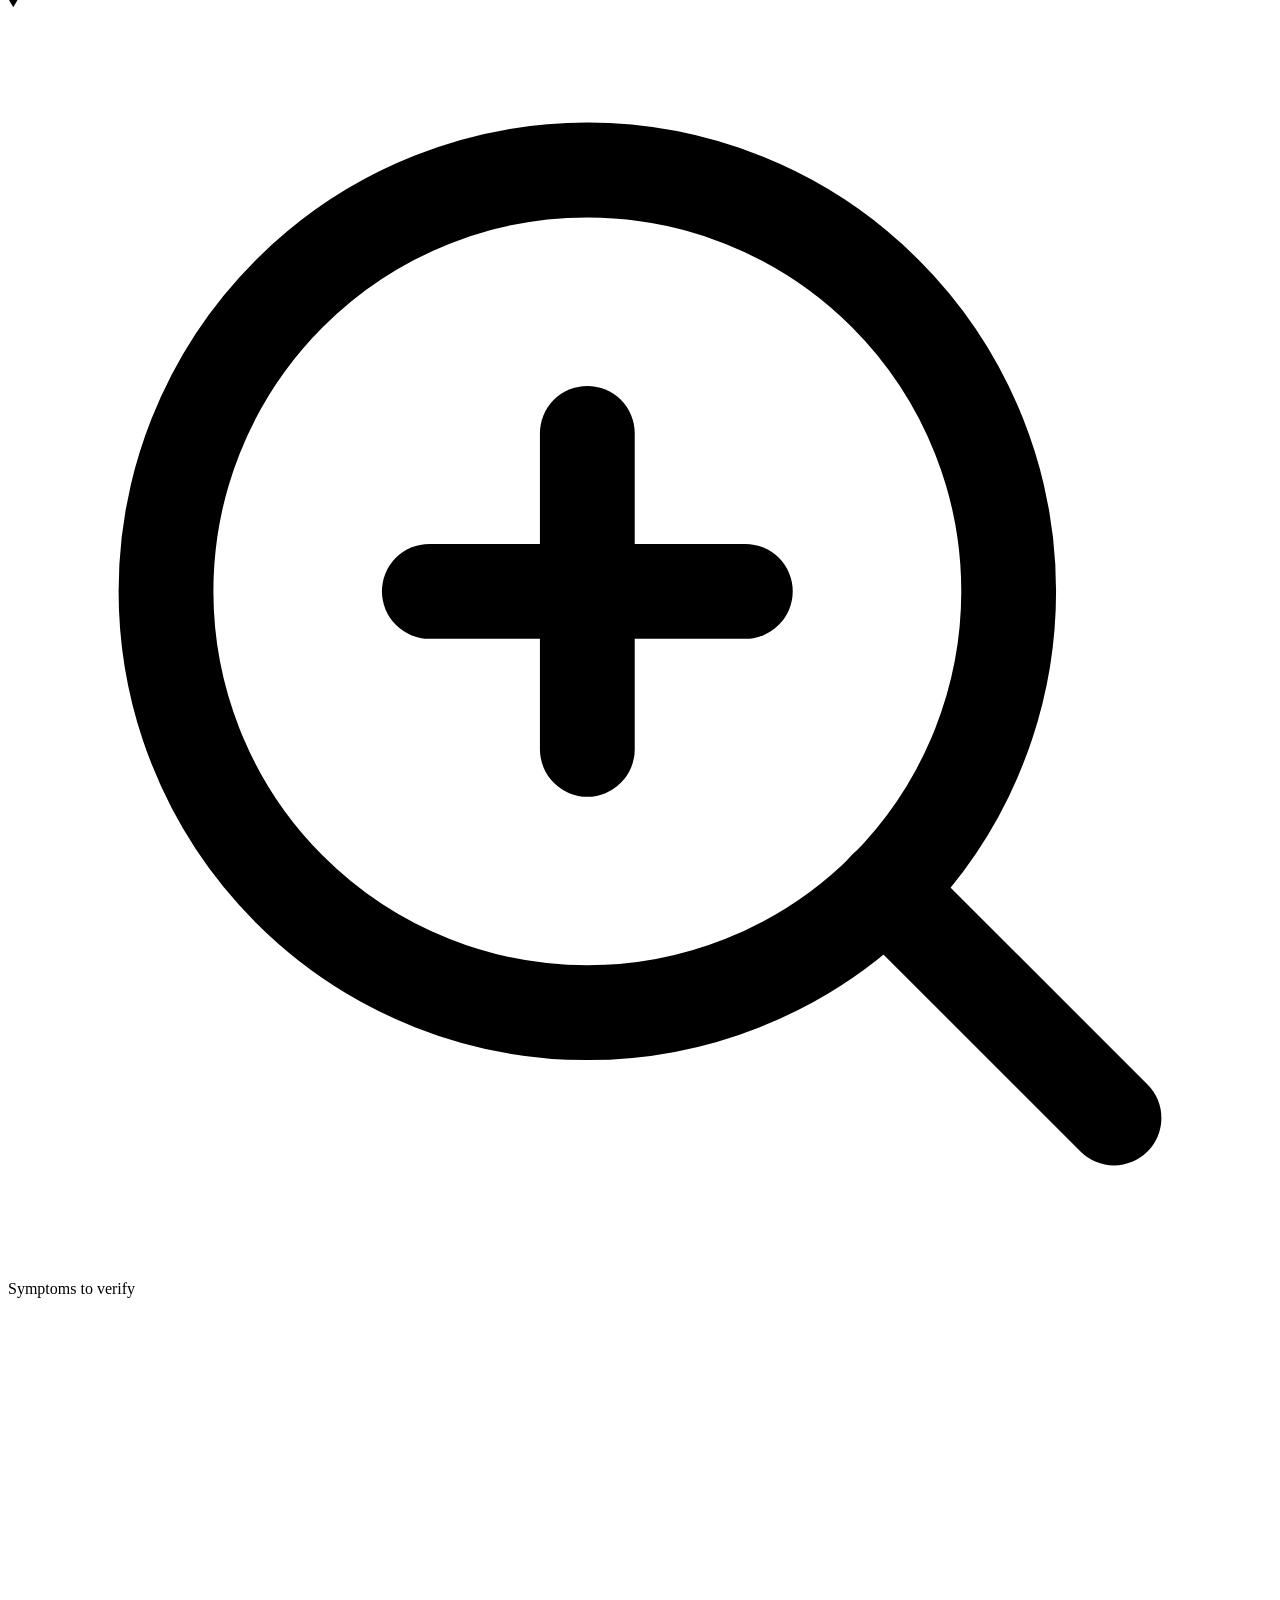
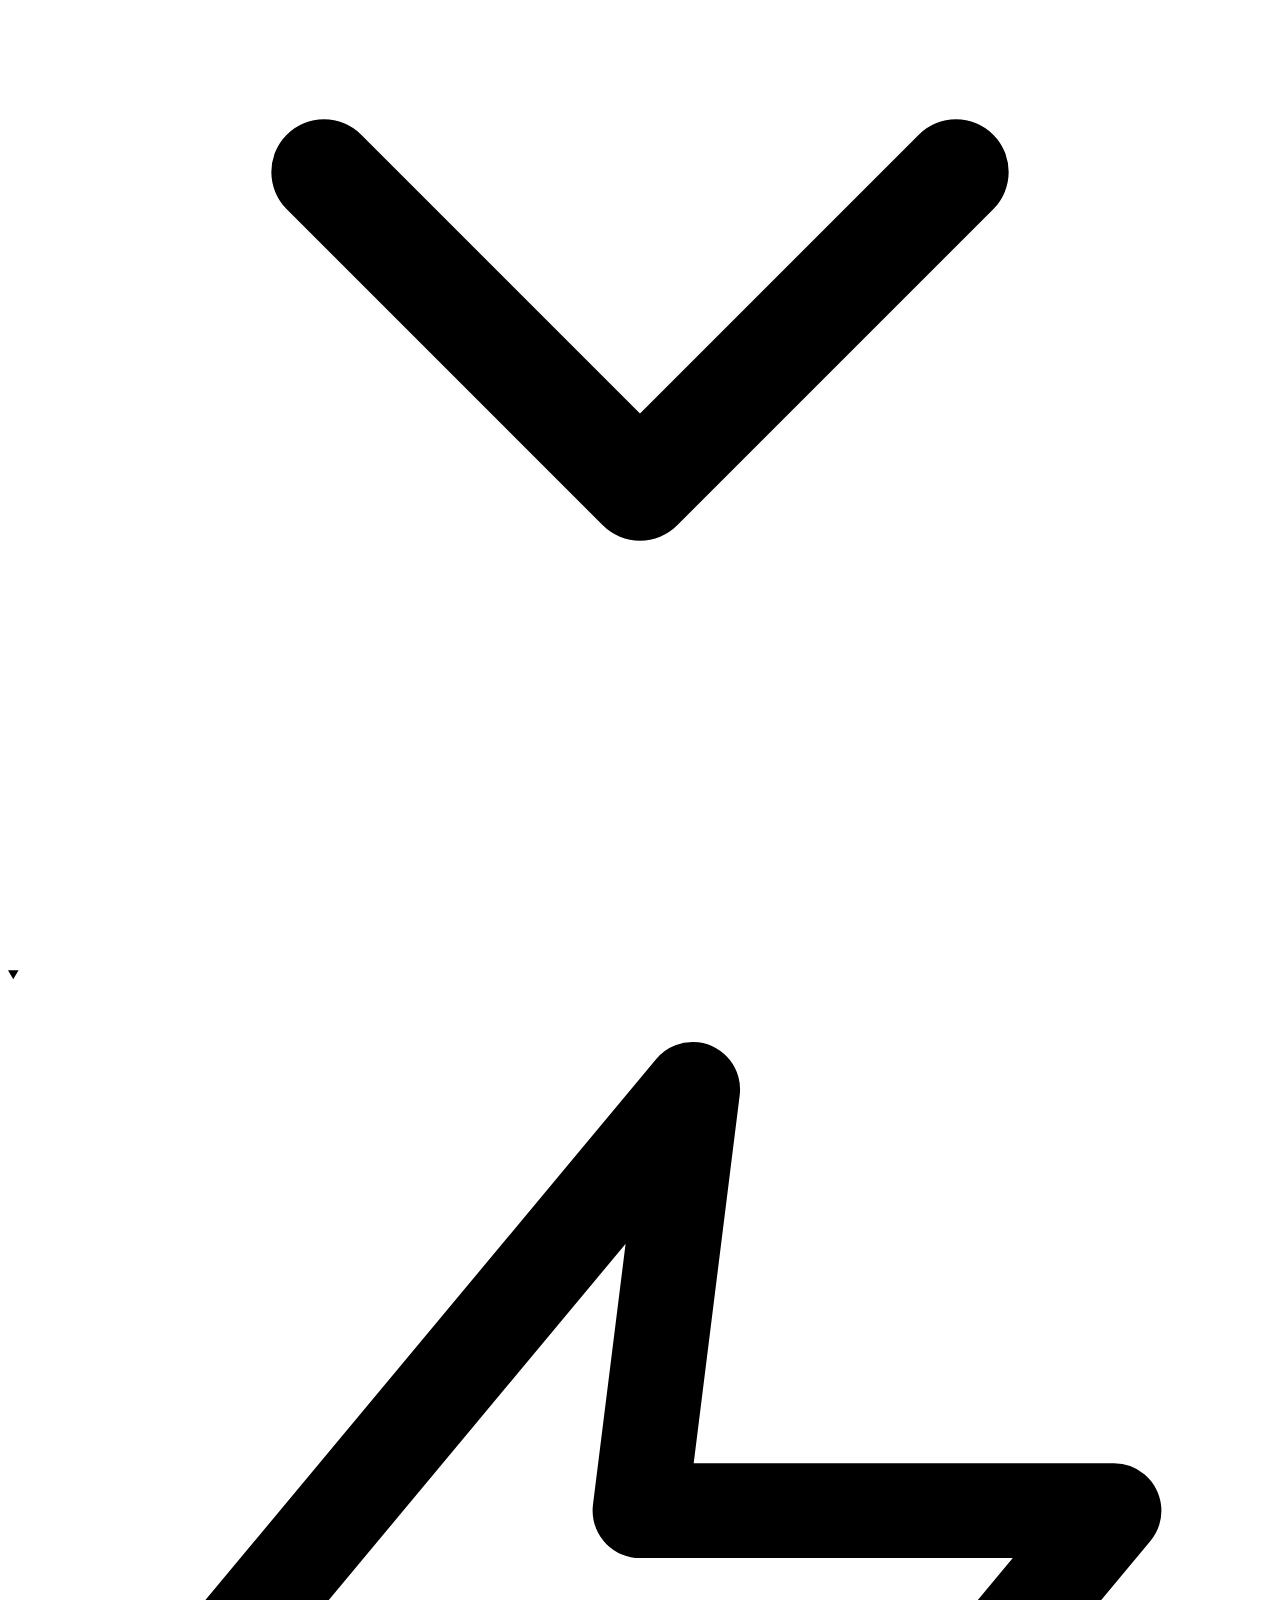
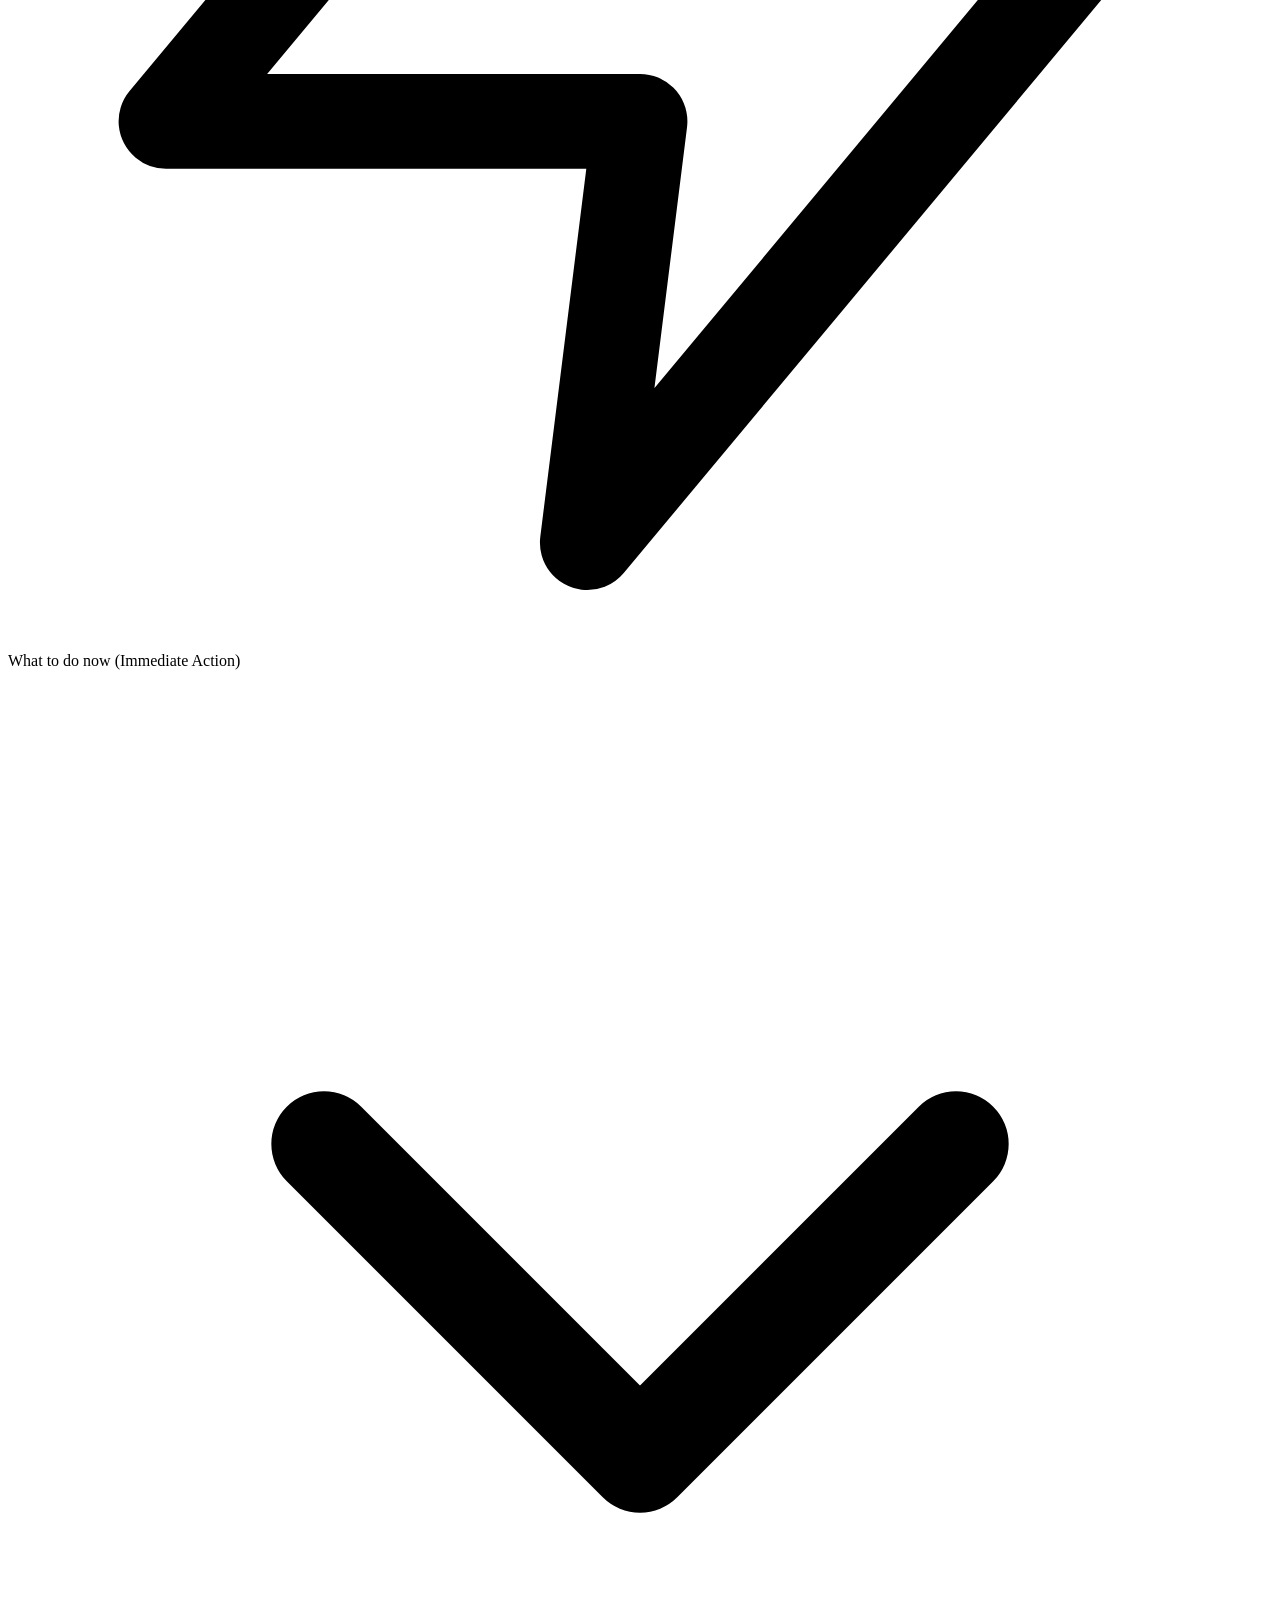
==== commit b194a5cd: "feat: upgrade UI with crop-first hierarchy, voice play-pause player, bespoke SVG icons, and minimali" ====
--- a/static/index.html
+++ b/static/index.html
@@ -3,89 +3,129 @@
 <head>
   <meta charset="UTF-8">
   <meta name="viewport" content="width=device-width, initial-scale=1.0, maximum-scale=1.0, user-scalable=no">
-  <title>LeafGuard — Crop Disease Scanner</title>
-  <meta name="description" content="Instant crop leaf disease identification and ICAR management advisory for smallholder farmers.">
+  <title>LeafGuard — Professional Crop Health Diagnostic</title>
+  <meta name="description" content="Instant crop leaf disease identification and official ICAR management advisory for smallholder farmers.">
   <link rel="manifest" href="/manifest.json">
-  <meta name="theme-color" content="#1e6b2c">
-  <!-- Google Fonts: Noto Sans Devanagari for Hindi/Marathi support -->
+  <meta name="theme-color" content="#184e38">
+  <!-- Google Fonts: Inter & Noto Sans Devanagari for clean typography -->
   <link rel="preconnect" href="https://fonts.googleapis.com">
   <link rel="preconnect" href="https://fonts.gstatic.com" crossorigin>
-  <link href="https://fonts.googleapis.com/css2?family=Noto+Sans+Devanagari:wght@400;600;700&family=Noto+Sans:wght@400;600;700&display=swap" rel="stylesheet">
+  <link href="https://fonts.googleapis.com/css2?family=Inter:wght@400;500;600;700&family=Noto+Sans+Devanagari:wght@400;500;600;700&display=swap" rel="stylesheet">
   <link rel="stylesheet" href="/styles.css">
 </head>
 <body>
-  <!-- Header -->
+
+  <!-- App Header -->
   <header class="app-header">
-    <div class="header-brand">
-      <span class="brand-logo" aria-hidden="true">🌿</span>
-      <h1 class="brand-title">LeafGuard</h1>
-    </div>
-    <!-- Language Selector -->
-    <div class="lang-switch" role="group" aria-label="Language selection">
-      <button type="button" class="lang-btn active" data-lang="en">EN</button>
-      <button type="button" class="lang-btn" data-lang="hi">हिंदी</button>
-      <button type="button" class="lang-btn" data-lang="mr">मराठी</button>
+    <div class="header-inner">
+      <div class="header-brand">
+        <div class="brand-icon-wrap" aria-hidden="true">
+          <svg class="brand-svg" viewBox="0 0 24 24" fill="none" stroke="currentColor" stroke-width="2" stroke-linecap="round" stroke-linejoin="round">
+            <path d="M11 20A7 7 0 0 1 9.8 6.1C15.5 5 17 4.48 19 2c1 2 2 4.18 2 8 0 5.5-4.78 10-10 10Z"/>
+            <path d="M2 21c0-3 1.85-5.36 5.08-6C9.5 14.52 12 13 13 12"/>
+          </svg>
+        </div>
+        <div class="brand-text">
+          <span class="brand-name">LeafGuard</span>
+          <span class="brand-sub">ICAR Agronomic AI</span>
+        </div>
+      </div>
+
+      <!-- Language Selector -->
+      <div class="lang-switch" role="group" aria-label="Select language">
+        <button type="button" class="lang-btn active" data-lang="en">EN</button>
+        <button type="button" class="lang-btn" data-lang="hi">हिंदी</button>
+        <button type="button" class="lang-btn" data-lang="mr">मराठी</button>
+      </div>
     </div>
   </header>
 
   <!-- Main Container -->
   <main class="app-container">
 
-    <!-- Screen 1: Home / Scanner -->
+    <!-- Screen 1: Home / Capture & Predict -->
     <section id="screen-home" class="screen active" aria-labelledby="home-heading">
+      
+      <!-- Headline Intro Banner -->
       <div class="card intro-card">
+        <div class="intro-badge">
+          <svg class="mini-icon" viewBox="0 0 24 24" fill="none" stroke="currentColor" stroke-width="2"><circle cx="12" cy="12" r="10"/><path d="m9 12 2 2 4-4"/></svg>
+          <span>Edge CPU Verified</span>
+        </div>
         <h2 id="home-heading" class="tagline" data-i18n="tagline">Scan a crop leaf to identify diseases with official ICAR advice.</h2>
       </div>
 
-      <!-- Crop Filter Selector (Optional) -->
+      <!-- Crop Filter Selector -->
       <div class="card crop-select-card">
-        <label for="cropSelect" class="form-label" data-i18n="cropLabel">Filter by Crop (Optional):</label>
-        <select id="cropSelect" class="form-select">
-          <option value="all" data-i18n="cropAll">🌱 Auto-Detect (All Crops)</option>
-          <option value="cotton" data-i18n="cropCotton">☁️ Cotton (कापूस / कपास)</option>
-          <option value="turmeric" data-i18n="cropTurmeric">🟡 Turmeric (हळद / हल्दी)</option>
-          <option value="soybean" data-i18n="cropSoybean">🫘 Soybean (सोयाबीन)</option>
-          <option value="tomato" data-i18n="cropTomato">🍅 Tomato & Vegetables</option>
-        </select>
-      </div>
-
-      <!-- Upload / Camera Area -->
+        <label for="cropSelect" class="form-label">
+          <svg class="field-icon" viewBox="0 0 24 24" fill="none" stroke="currentColor" stroke-width="1.8" stroke-linecap="round" stroke-linejoin="round">
+            <path d="M7 20h10"/><path d="M10 20c0-4.5 1.5-7.5 4-9"/><path d="M14 11c2.5 0 4.5-2 4.5-4.5S16.5 2 14 2s-4.5 2-4.5 4.5c0 .7.16 1.36.44 1.95"/>
+          </svg>
+          <span data-i18n="cropLabel">Filter by Crop (Optional):</span>
+        </label>
+        <div class="select-wrapper">
+          <select id="cropSelect" class="form-select">
+            <option value="all" data-i18n="cropAll">🌱 Auto-Detect (All Crops)</option>
+            <option value="cotton" data-i18n="cropCotton">☁️ Cotton (कापूस / कपास)</option>
+            <option value="turmeric" data-i18n="cropTurmeric">🟡 Turmeric (हळद / हल्दी)</option>
+            <option value="soybean" data-i18n="cropSoybean">🫘 Soybean (सोयाबीन)</option>
+            <option value="tomato" data-i18n="cropTomato">🍅 Tomato & Vegetables</option>
+          </select>
+        </div>
+      </div>
+
+      <!-- Upload Actions Card -->
       <div class="card upload-card">
         <input type="file" id="cameraInput" accept="image/*" capture="environment" class="visually-hidden">
         <input type="file" id="galleryInput" accept="image/*" class="visually-hidden">
 
-        <div class="action-buttons">
-          <button type="button" id="cameraBtn" class="btn btn-primary btn-large">
-            <span class="btn-icon" aria-hidden="true">📷</span>
+        <div class="action-grid">
+          <button type="button" id="cameraBtn" class="btn btn-primary btn-action">
+            <svg class="btn-svg" viewBox="0 0 24 24" fill="none" stroke="currentColor" stroke-width="1.8" stroke-linecap="round" stroke-linejoin="round">
+              <path d="M23 19a2 2 0 0 1-2 2H3a2 2 0 0 1-2-2V8a2 2 0 0 1 2-2h4l2-3h6l2 3h4a2 2 0 0 1 2 2z"/><circle cx="12" cy="13" r="4"/>
+            </svg>
             <span data-i18n="takePhoto">Take Photo</span>
           </button>
-          <button type="button" id="galleryBtn" class="btn btn-secondary">
-            <span class="btn-icon" aria-hidden="true">🖼️</span>
+          
+          <button type="button" id="galleryBtn" class="btn btn-secondary btn-action">
+            <svg class="btn-svg" viewBox="0 0 24 24" fill="none" stroke="currentColor" stroke-width="1.8" stroke-linecap="round" stroke-linejoin="round">
+              <rect x="3" y="3" width="18" height="18" rx="2" ry="2"/><circle cx="8.5" cy="8.5" r="1.5"/><polyline points="21 15 16 10 5 21"/>
+            </svg>
             <span data-i18n="chooseGallery">Choose from Gallery</span>
           </button>
         </div>
 
+        <!-- Selected Preview Area -->
         <div id="imagePreviewContainer" class="preview-container hidden">
-          <img id="imagePreview" src="" alt="Selected leaf preview" class="preview-img">
-          <button type="button" id="scanBtn" class="btn btn-primary btn-large">
-            <span class="btn-icon" aria-hidden="true">🔍</span>
+          <div class="preview-frame">
+            <img id="imagePreview" src="" alt="Selected leaf preview" class="preview-img">
+          </div>
+          <button type="button" id="scanBtn" class="btn btn-primary btn-diagnose">
+            <svg class="btn-svg" viewBox="0 0 24 24" fill="none" stroke="currentColor" stroke-width="2" stroke-linecap="round" stroke-linejoin="round">
+              <path d="M3 7V5a2 2 0 0 1 2-2h2"/><path d="M17 3h2a2 2 0 0 1 2 2v2"/><path d="M21 17v2a2 2 0 0 1-2 2h-2"/><path d="M7 21H5a2 2 0 0 1-2-2v-2"/><circle cx="12" cy="12" r="3"/>
+            </svg>
             <span data-i18n="scanNow">Diagnose Leaf</span>
           </button>
         </div>
 
-        <!-- Loading Spinner -->
+        <!-- Processing Indicator -->
         <div id="loadingIndicator" class="loading-box hidden" role="status" aria-live="polite">
-          <div class="spinner"></div>
-          <p data-i18n="processing">Analyzing leaf patterns on CPU...</p>
-        </div>
-
-        <!-- Error Message Banner -->
+          <div class="spinner-ring"></div>
+          <p class="loading-text" data-i18n="processing">Analyzing leaf patterns on CPU...</p>
+        </div>
+
+        <!-- Error Notification -->
         <div id="errorBanner" class="alert-box alert-error hidden" role="alert"></div>
       </div>
 
-      <!-- Tips Card -->
+      <!-- Field Tips Card -->
       <div class="card tips-card">
-        <h3 class="card-title" data-i18n="tipsTitle">💡 Tips for Best Accuracy:</h3>
+        <div class="tips-header">
+          <svg class="tips-icon" viewBox="0 0 24 24" fill="none" stroke="currentColor" stroke-width="1.8" stroke-linecap="round" stroke-linejoin="round">
+            <path d="M15 14c.2-1 .7-1.7 1.5-2.5 1-1 1.5-2.2 1.5-3.5A6 6 0 0 0 6 8c0 1 .2 2.2 1.5 3.5.7.7 1.3 1.5 1.5 2.5"/><path d="M9 18h6"/><path d="M10 22h4"/>
+          </svg>
+          <h3 class="card-title" data-i18n="tipsTitle">Tips for Best Accuracy:</h3>
+        </div>
         <ul class="tips-list">
           <li data-i18n="tip1">Take photo in clear daylight (avoid flash glare).</li>
           <li data-i18n="tip2">Hold phone steady and close to the infected leaf area.</li>
@@ -94,105 +134,186 @@
       </div>
     </section>
 
-    <!-- Screen 2: Diagnostic Results -->
+    <!-- Screen 2: Diagnostic Results Screen -->
     <section id="screen-result" class="screen hidden" aria-labelledby="result-heading">
+      
+      <!-- Blurriness Warning Notice -->
+      <div id="blurWarning" class="alert-box alert-warning hidden" role="alert">
+        <svg class="alert-svg" viewBox="0 0 24 24" fill="none" stroke="currentColor" stroke-width="2" stroke-linecap="round" stroke-linejoin="round">
+          <path d="m21.73 18-8-14a2 2 0 0 0-3.48 0l-8 14A2 2 0 0 0 4 21h16a2 2 0 0 0 1.73-3Z"/><line x1="12" y1="9" x2="12" y2="13"/><line x1="12" y1="17" x2="12.01" y2="17"/>
+        </svg>
+        <span data-i18n="blurNotice">Photo appears blurry. If result seems incorrect, retake in better light.</span>
+      </div>
+
+      <!-- Primary Diagnostic Hero Card -->
       <div class="card result-card">
-        <!-- Blur Alert Banner -->
-        <div id="blurWarning" class="alert-box alert-warning hidden" role="alert">
-          <span aria-hidden="true">⚠️</span>
-          <span data-i18n="blurNotice">Photo appears blurry. If result seems incorrect, retake in better light.</span>
-        </div>
-
-        <!-- Header: Status Badge & Disease Title -->
-        <div class="result-header">
+        <div class="result-top-layout">
           <div class="result-photo-wrap">
             <img id="resultPhoto" src="" alt="Diagnosed leaf" class="result-photo">
           </div>
-          <div class="result-title-group">
-            <span id="statusBadge" class="status-badge status-confident">Confident</span>
-            <h2 id="diseaseTitle" class="disease-title">Loading...</h2>
-          </div>
-        </div>
-
-        <!-- Confidence Meter -->
+          
+          <div class="result-details">
+            <!-- 1. Primary Category: Crop Identification Tag -->
+            <div class="crop-category-badge">
+              <svg class="crop-badge-icon" viewBox="0 0 24 24" fill="none" stroke="currentColor" stroke-width="1.8" stroke-linecap="round" stroke-linejoin="round">
+                <path d="M7 20h10"/><path d="M10 20c0-4.5 1.5-7.5 4-9"/><path d="M14 11c2.5 0 4.5-2 4.5-4.5S16.5 2 14 2s-4.5 2-4.5 4.5c0 .7.16 1.36.44 1.95"/>
+              </svg>
+              <span class="crop-prefix" data-i18n="cropPrefix">CROP:</span>
+              <strong id="resultCropName" class="crop-name">Tomato</strong>
+            </div>
+
+            <!-- 2. Disease Condition Title -->
+            <h2 id="diseaseTitle" class="disease-title">Septoria Leaf Spot</h2>
+            
+            <!-- 3. Status Badge -->
+            <div class="status-wrap">
+              <span id="statusBadge" class="status-badge status-confident">Confident</span>
+            </div>
+          </div>
+        </div>
+
+        <!-- Confidence Gauge Bar -->
         <div class="confidence-wrap">
           <div class="confidence-labels">
-            <span data-i18n="confidence">Confidence:</span>
+            <span class="confidence-title" data-i18n="confidence">Confidence:</span>
             <span id="confidenceValue" class="confidence-value">0%</span>
           </div>
           <div class="confidence-bar-bg" role="progressbar" aria-valuemin="0" aria-valuemax="100">
             <div id="confidenceBar" class="confidence-bar-fill" style="width: 0%;"></div>
           </div>
         </div>
-
-        <!-- Voice Read Aloud -->
-        <div class="voice-action-wrap">
-          <button type="button" id="voiceBtn" class="btn btn-voice">
-            <span class="btn-icon" aria-hidden="true">🔊</span>
-            <span data-i18n="listenAdvice">Listen Advisory</span>
-          </button>
-        </div>
-
-        <!-- Differential Top-3 Predictions -->
-        <div class="top3-section">
-          <h4 class="top3-title" data-i18n="top3Title">Top Differential Possibilities:</h4>
-          <ul id="top3List" class="top3-list"></ul>
-        </div>
-
-        <!-- Unrecognised Guidance Card -->
-        <div id="unrecognisedCard" class="unrecognised-box hidden">
-          <p class="unrecognised-text" data-i18n="unrecognisedMsg">
-            We could not identify this disease with certainty. Please photograph a close-up of a supported crop leaf (Cotton, Soybean, Turmeric, Tomato) in clear daylight.
-          </p>
-        </div>
-
-        <!-- Sourced ICAR Advisory Accordion -->
-        <div id="advisorySection" class="advisory-section">
-          <!-- Symptoms -->
-          <details class="advisory-item" open>
-            <summary class="advisory-summary">
-              <span class="advisory-icon" aria-hidden="true">🔍</span>
-              <span data-i18n="symptoms">Symptoms to verify</span>
-            </summary>
-            <div id="symptomsContent" class="advisory-content"></div>
-          </details>
-
-          <!-- What to do now (Actions) -->
-          <details class="advisory-item" open>
-            <summary class="advisory-summary">
-              <span class="advisory-icon" aria-hidden="true">⚡</span>
-              <span data-i18n="actions">What to do now (Immediate Action)</span>
-            </summary>
-            <div id="actionsContent" class="advisory-content"></div>
-          </details>
-
-          <!-- Prevention -->
-          <details class="advisory-item">
-            <summary class="advisory-summary">
-              <span class="advisory-icon" aria-hidden="true">🛡️</span>
-              <span data-i18n="prevention">Prevention for next season</span>
-            </summary>
-            <div id="preventionContent" class="advisory-content"></div>
-          </details>
-
-          <!-- Source & Legal Disclaimer -->
-          <div class="source-card">
-            <p class="source-info">
-              <span data-i18n="sourceLabel">Source:</span>
-              <a id="sourceLink" href="https://icar.org.in" target="_blank" rel="noopener">ICAR Extension</a>
-            </p>
-            <p id="disclaimerText" class="disclaimer-text"></p>
-          </div>
-        </div>
-
-        <!-- Retake Button -->
-        <div class="result-actions">
-          <button type="button" id="scanAnotherBtn" class="btn btn-primary btn-large">
-            <span class="btn-icon" aria-hidden="true">🔄</span>
-            <span data-i18n="scanAnother">Scan Another Leaf</span>
-          </button>
-        </div>
-      </div>
+      </div>
+
+      <!-- Professional Audio Advisory Player Card -->
+      <div id="voicePlayerCard" class="card voice-player-card">
+        <div class="voice-player-inner">
+          <div class="voice-speaker-badge" aria-hidden="true">
+            <svg class="voice-speaker-svg" viewBox="0 0 24 24" fill="none" stroke="currentColor" stroke-width="1.8" stroke-linecap="round" stroke-linejoin="round">
+              <polygon points="11 5 6 9 2 9 2 15 6 15 11 19 11 5"/><path d="M15.54 8.46a5 5 0 0 1 0 7.07"/><path d="M19.07 4.93a10 10 0 0 1 0 14.14"/>
+            </svg>
+          </div>
+
+          <div class="voice-meta">
+            <h4 class="voice-title" data-i18n="voiceTitle">Voice Advisory (ICAR)</h4>
+            <p id="voiceStatus" class="voice-status" data-i18n="voiceReady">Tap to listen in chosen language</p>
+          </div>
+
+          <div class="voice-ctrl-group">
+            <button type="button" id="voicePlayBtn" class="btn-voice-ctrl btn-play" aria-label="Play or Pause Advisory Audio">
+              <svg id="iconPlay" class="svg-ctrl-icon" viewBox="0 0 24 24" fill="currentColor">
+                <polygon points="6 4 20 12 6 20 6 4"/>
+              </svg>
+              <svg id="iconPause" class="svg-ctrl-icon hidden" viewBox="0 0 24 24" fill="currentColor">
+                <rect x="6" y="4" width="4" height="16" rx="1"/><rect x="14" y="4" width="4" height="16" rx="1"/>
+              </svg>
+            </button>
+            <button type="button" id="voiceStopBtn" class="btn-voice-ctrl btn-stop hidden" aria-label="Stop audio">
+              <svg class="svg-ctrl-icon" viewBox="0 0 24 24" fill="currentColor">
+                <rect x="6" y="6" width="12" height="12" rx="2"/>
+              </svg>
+            </button>
+          </div>
+        </div>
+      </div>
+
+      <!-- Differential Top 3 Possibilities -->
+      <div class="card differential-card">
+        <h4 class="differential-title" data-i18n="top3Title">Top Differential Possibilities:</h4>
+        <ul id="top3List" class="top3-list"></ul>
+      </div>
+
+      <!-- Unrecognised / Low Confidence Notice -->
+      <div id="unrecognisedCard" class="card unrecognised-card hidden">
+        <div class="unrec-icon-wrap" aria-hidden="true">
+          <svg class="unrec-svg" viewBox="0 0 24 24" fill="none" stroke="currentColor" stroke-width="1.8" stroke-linecap="round" stroke-linejoin="round">
+            <circle cx="12" cy="12" r="10"/><line x1="12" y1="8" x2="12" y2="12"/><line x1="12" y1="16" x2="12.01" y2="16"/>
+          </svg>
+        </div>
+        <p class="unrecognised-text" data-i18n="unrecognisedMsg">
+          We could not identify this disease with certainty. Please photograph a close-up of a supported crop leaf (Cotton, Soybean, Turmeric, Tomato) in clear daylight.
+        </p>
+      </div>
+
+      <!-- Sourced ICAR Advisory Info Cards (Accordions) -->
+      <div id="advisorySection" class="advisory-container">
+        
+        <!-- Card 1: Symptoms -->
+        <details class="advisory-card" open>
+          <summary class="advisory-summary">
+            <div class="summary-left">
+              <div class="card-icon-wrap icon-symptoms" aria-hidden="true">
+                <svg class="card-svg" viewBox="0 0 24 24" fill="none" stroke="currentColor" stroke-width="1.8" stroke-linecap="round" stroke-linejoin="round">
+                  <circle cx="11" cy="11" r="8"/><line x1="21" y1="21" x2="16.65" y2="16.65"/><path d="M11 8v6"/><path d="M8 11h6"/>
+                </svg>
+              </div>
+              <span class="summary-title" data-i18n="symptoms">Symptoms to verify</span>
+            </div>
+            <svg class="chevron-svg" viewBox="0 0 24 24" fill="none" stroke="currentColor" stroke-width="2" stroke-linecap="round" stroke-linejoin="round"><polyline points="6 9 12 15 18 9"/></svg>
+          </summary>
+          <div id="symptomsContent" class="advisory-content"></div>
+        </details>
+
+        <!-- Card 2: Immediate Actions -->
+        <details class="advisory-card" open>
+          <summary class="advisory-summary">
+            <div class="summary-left">
+              <div class="card-icon-wrap icon-actions" aria-hidden="true">
+                <svg class="card-svg" viewBox="0 0 24 24" fill="none" stroke="currentColor" stroke-width="1.8" stroke-linecap="round" stroke-linejoin="round">
+                  <path d="M13 2 3 14h9l-1 8 10-12h-9l1-8z"/>
+                </svg>
+              </div>
+              <span class="summary-title" data-i18n="actions">What to do now (Immediate Action)</span>
+            </div>
+            <svg class="chevron-svg" viewBox="0 0 24 24" fill="none" stroke="currentColor" stroke-width="2" stroke-linecap="round" stroke-linejoin="round"><polyline points="6 9 12 15 18 9"/></svg>
+          </summary>
+          <div id="actionsContent" class="advisory-content"></div>
+        </details>
+
+        <!-- Card 3: Seasonal Prevention -->
+        <details class="advisory-card">
+          <summary class="advisory-summary">
+            <div class="summary-left">
+              <div class="card-icon-wrap icon-prevention" aria-hidden="true">
+                <svg class="card-svg" viewBox="0 0 24 24" fill="none" stroke="currentColor" stroke-width="1.8" stroke-linecap="round" stroke-linejoin="round">
+                  <path d="M12 22s8-4 8-10V5l-8-3-8 3v7c0 6 8 10 8 10z"/><polyline points="9 12 11 14 15 10"/>
+                </svg>
+              </div>
+              <span class="summary-title" data-i18n="prevention">Prevention for next season</span>
+            </div>
+            <svg class="chevron-svg" viewBox="0 0 24 24" fill="none" stroke="currentColor" stroke-width="2" stroke-linecap="round" stroke-linejoin="round"><polyline points="6 9 12 15 18 9"/></svg>
+          </summary>
+          <div id="preventionContent" class="advisory-content"></div>
+        </details>
+
+        <!-- Sourced Citation Card -->
+        <div class="card source-card">
+          <div class="source-header">
+            <svg class="source-icon" viewBox="0 0 24 24" fill="none" stroke="currentColor" stroke-width="1.8" stroke-linecap="round" stroke-linejoin="round">
+              <circle cx="12" cy="8" r="6"/><path d="M15.477 12.89 17 22l-5-3-5 3 1.523-9.11"/>
+            </svg>
+            <div class="source-text-wrap">
+              <span class="source-tag" data-i18n="sourceLabel">Source:</span>
+              <a id="sourceLink" href="https://icar.org.in" target="_blank" rel="noopener" class="source-anchor">
+                <span>ICAR Extension Advisory</span>
+                <svg class="ext-link-svg" viewBox="0 0 24 24" fill="none" stroke="currentColor" stroke-width="2"><path d="M18 13v6a2 2 0 0 1-2 2H5a2 2 0 0 1-2-2V8a2 2 0 0 1 2-2h6"/><polyline points="15 3 21 3 21 9"/><line x1="10" y1="14" x2="21" y2="3"/></svg>
+              </a>
+            </div>
+          </div>
+          <p id="disclaimerText" class="disclaimer-text"></p>
+        </div>
+
+      </div>
+
+      <!-- Rescan / Reset Action -->
+      <div class="result-actions">
+        <button type="button" id="scanAnotherBtn" class="btn btn-primary btn-large">
+          <svg class="btn-svg" viewBox="0 0 24 24" fill="none" stroke="currentColor" stroke-width="2" stroke-linecap="round" stroke-linejoin="round">
+            <polyline points="23 4 23 10 17 10"/><path d="M20.49 15a9 9 0 1 1-2.12-9.36L23 10"/>
+          </svg>
+          <span data-i18n="scanAnother">Scan Another Leaf</span>
+        </button>
+      </div>
+
     </section>
 
     <!-- Screen 3: History -->
@@ -247,15 +368,21 @@
   <!-- Bottom Navigation Bar -->
   <nav class="bottom-nav" aria-label="Main Navigation">
     <button type="button" class="nav-item active" data-target="screen-home">
-      <span class="nav-icon" aria-hidden="true">📷</span>
+      <svg class="nav-svg" viewBox="0 0 24 24" fill="none" stroke="currentColor" stroke-width="1.8" stroke-linecap="round" stroke-linejoin="round">
+        <path d="M3 7V5a2 2 0 0 1 2-2h2"/><path d="M17 3h2a2 2 0 0 1 2 2v2"/><path d="M21 17v2a2 2 0 0 1-2 2h-2"/><path d="M7 21H5a2 2 0 0 1-2-2v-2"/><circle cx="12" cy="12" r="3"/>
+      </svg>
       <span class="nav-label" data-i18n="navScan">Scan</span>
     </button>
     <button type="button" class="nav-item" data-target="screen-history">
-      <span class="nav-icon" aria-hidden="true">📜</span>
+      <svg class="nav-svg" viewBox="0 0 24 24" fill="none" stroke="currentColor" stroke-width="1.8" stroke-linecap="round" stroke-linejoin="round">
+        <circle cx="12" cy="12" r="10"/><polyline points="12 6 12 12 16 14"/>
+      </svg>
       <span class="nav-label" data-i18n="navHistory">History</span>
     </button>
     <button type="button" class="nav-item" data-target="screen-about">
-      <span class="nav-icon" aria-hidden="true">ℹ️</span>
+      <svg class="nav-svg" viewBox="0 0 24 24" fill="none" stroke="currentColor" stroke-width="1.8" stroke-linecap="round" stroke-linejoin="round">
+        <circle cx="12" cy="12" r="10"/><line x1="12" y1="16" x2="12" y2="12"/><line x1="12" y1="8" x2="12.01" y2="8"/>
+      </svg>
       <span class="nav-label" data-i18n="navAbout">About</span>
     </button>
   </nav>
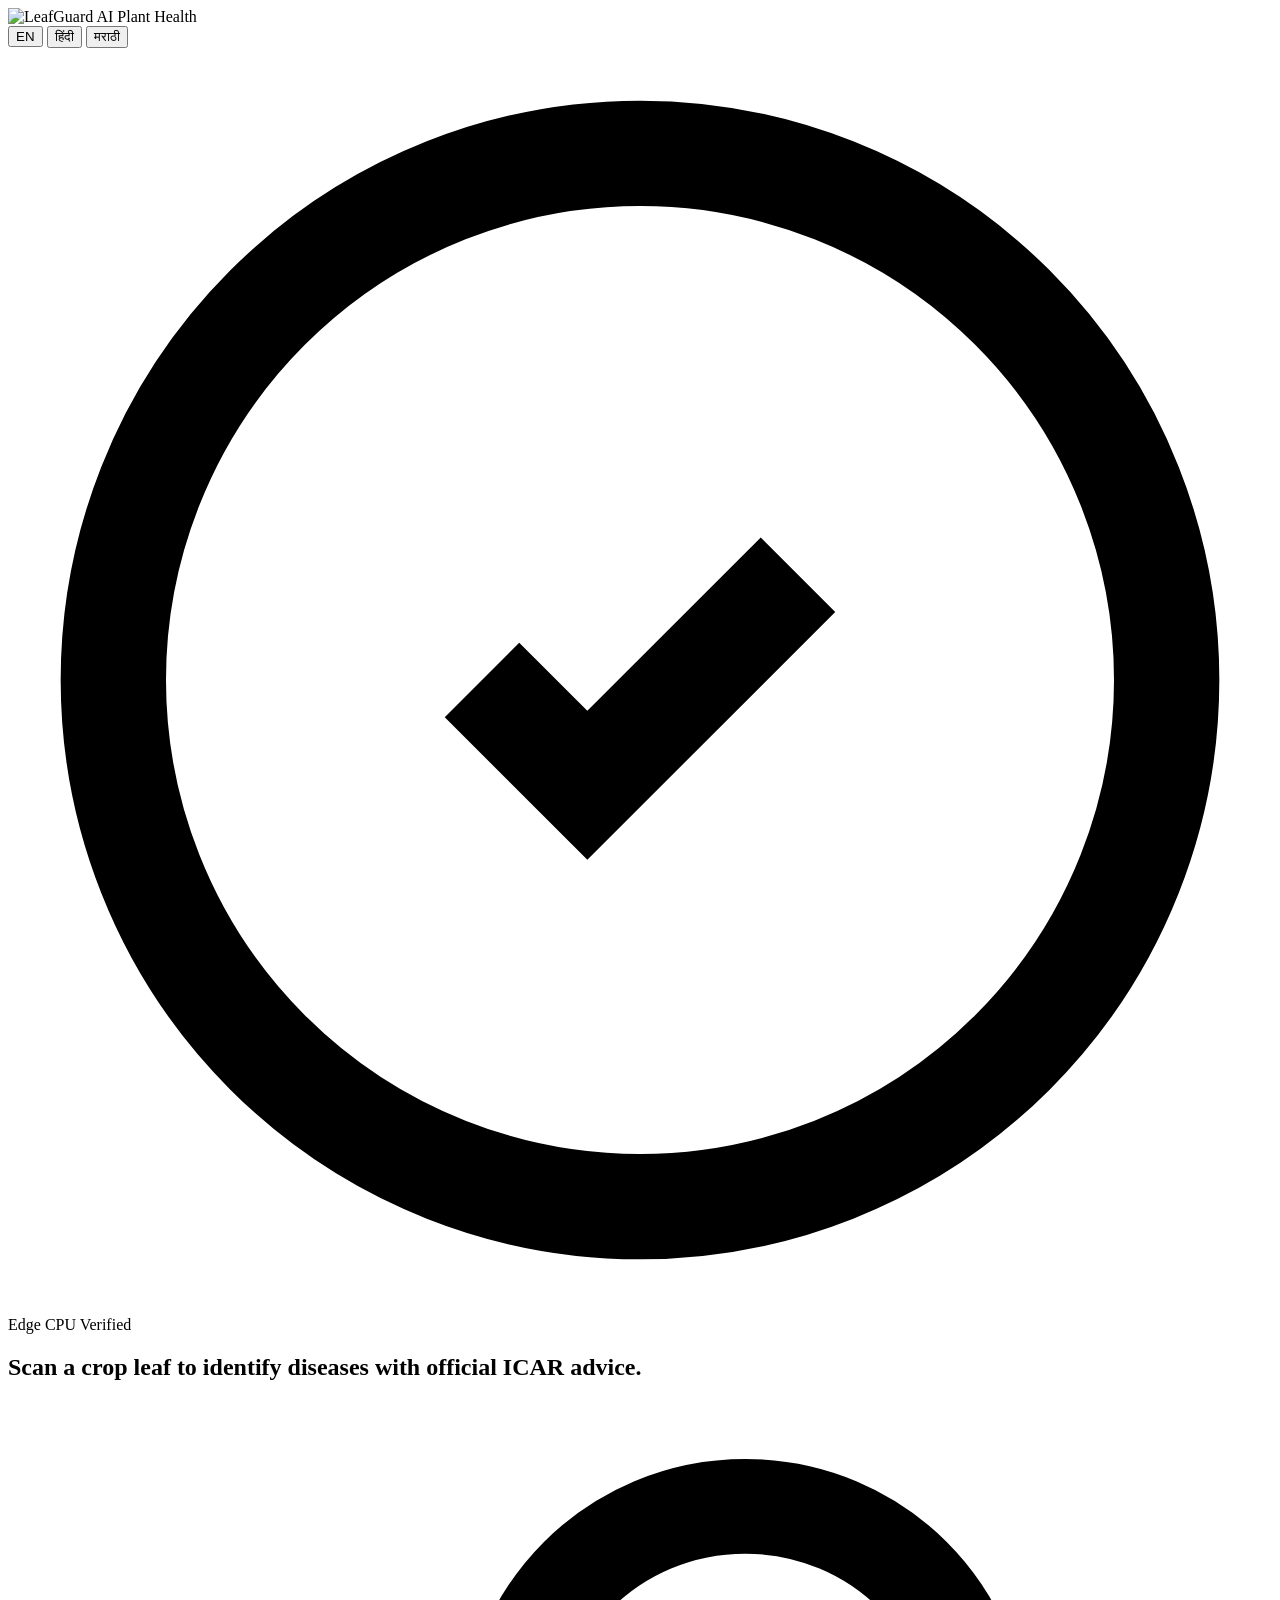
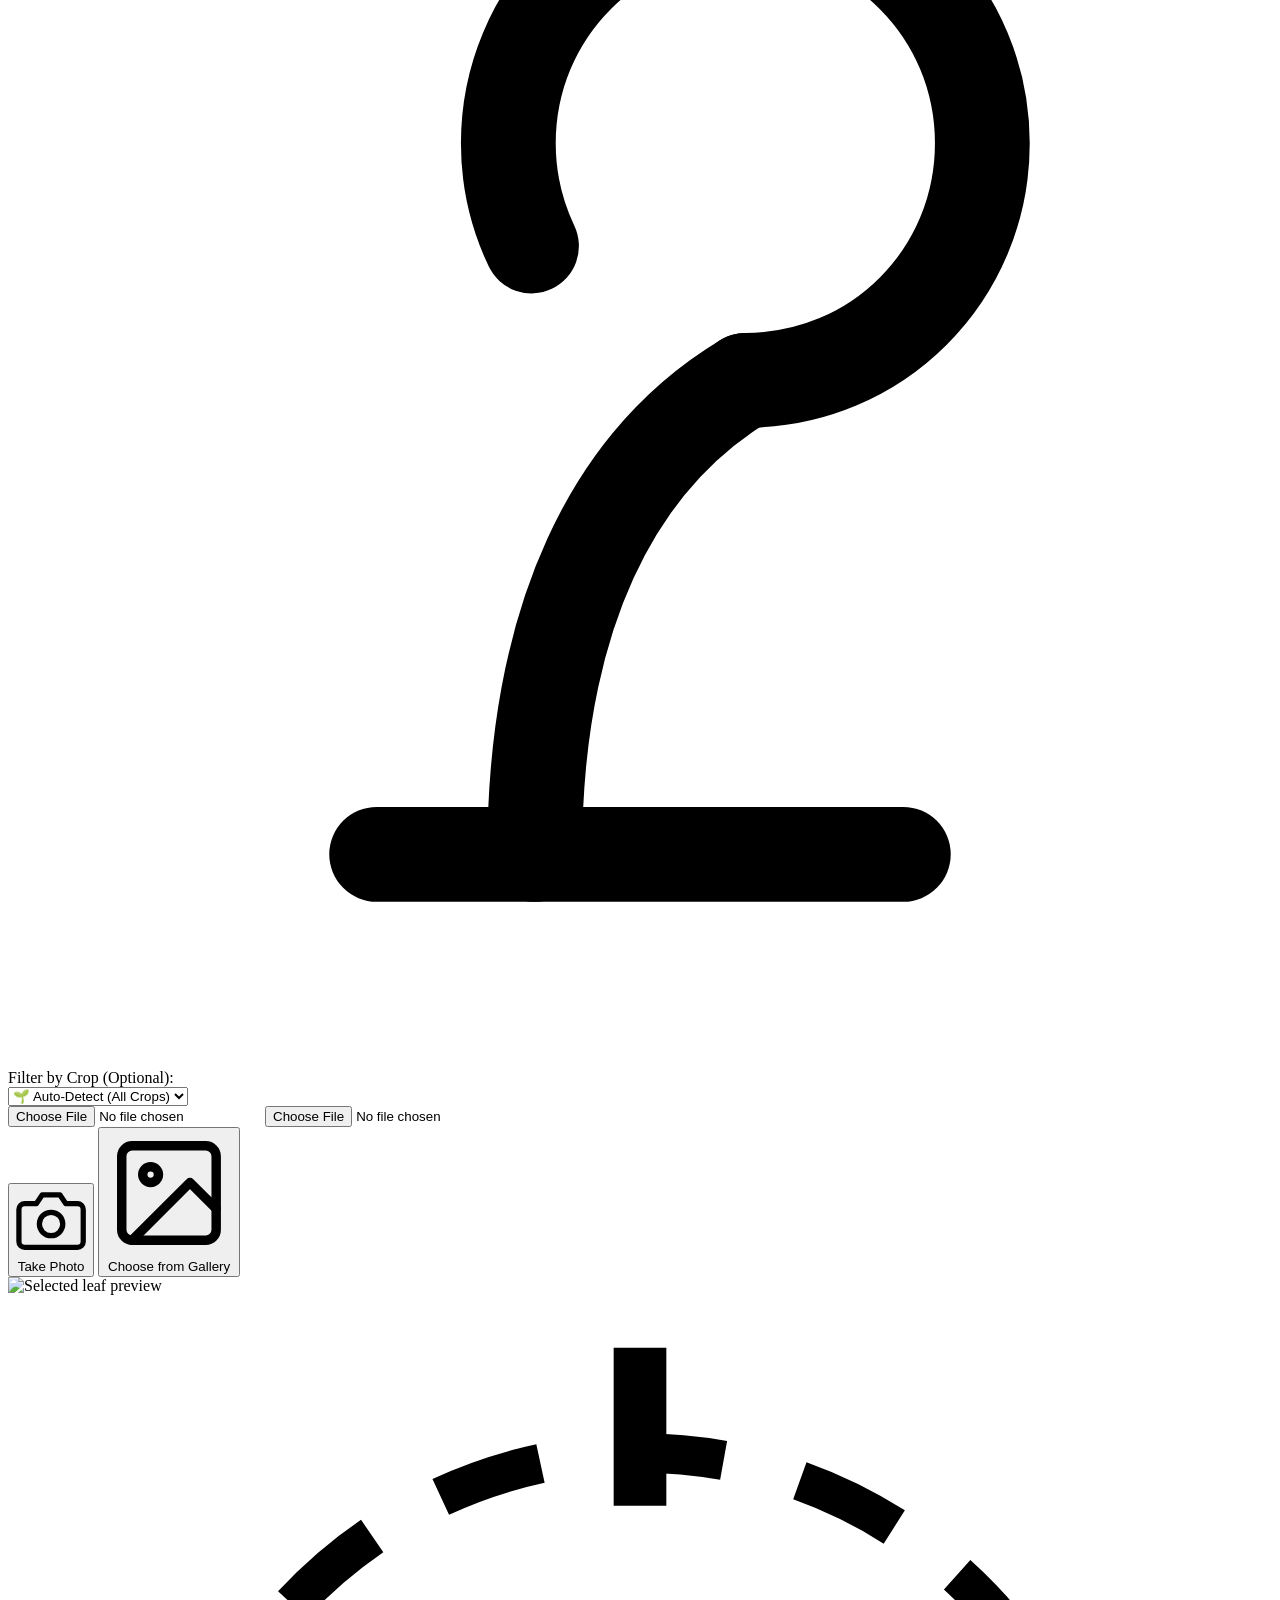
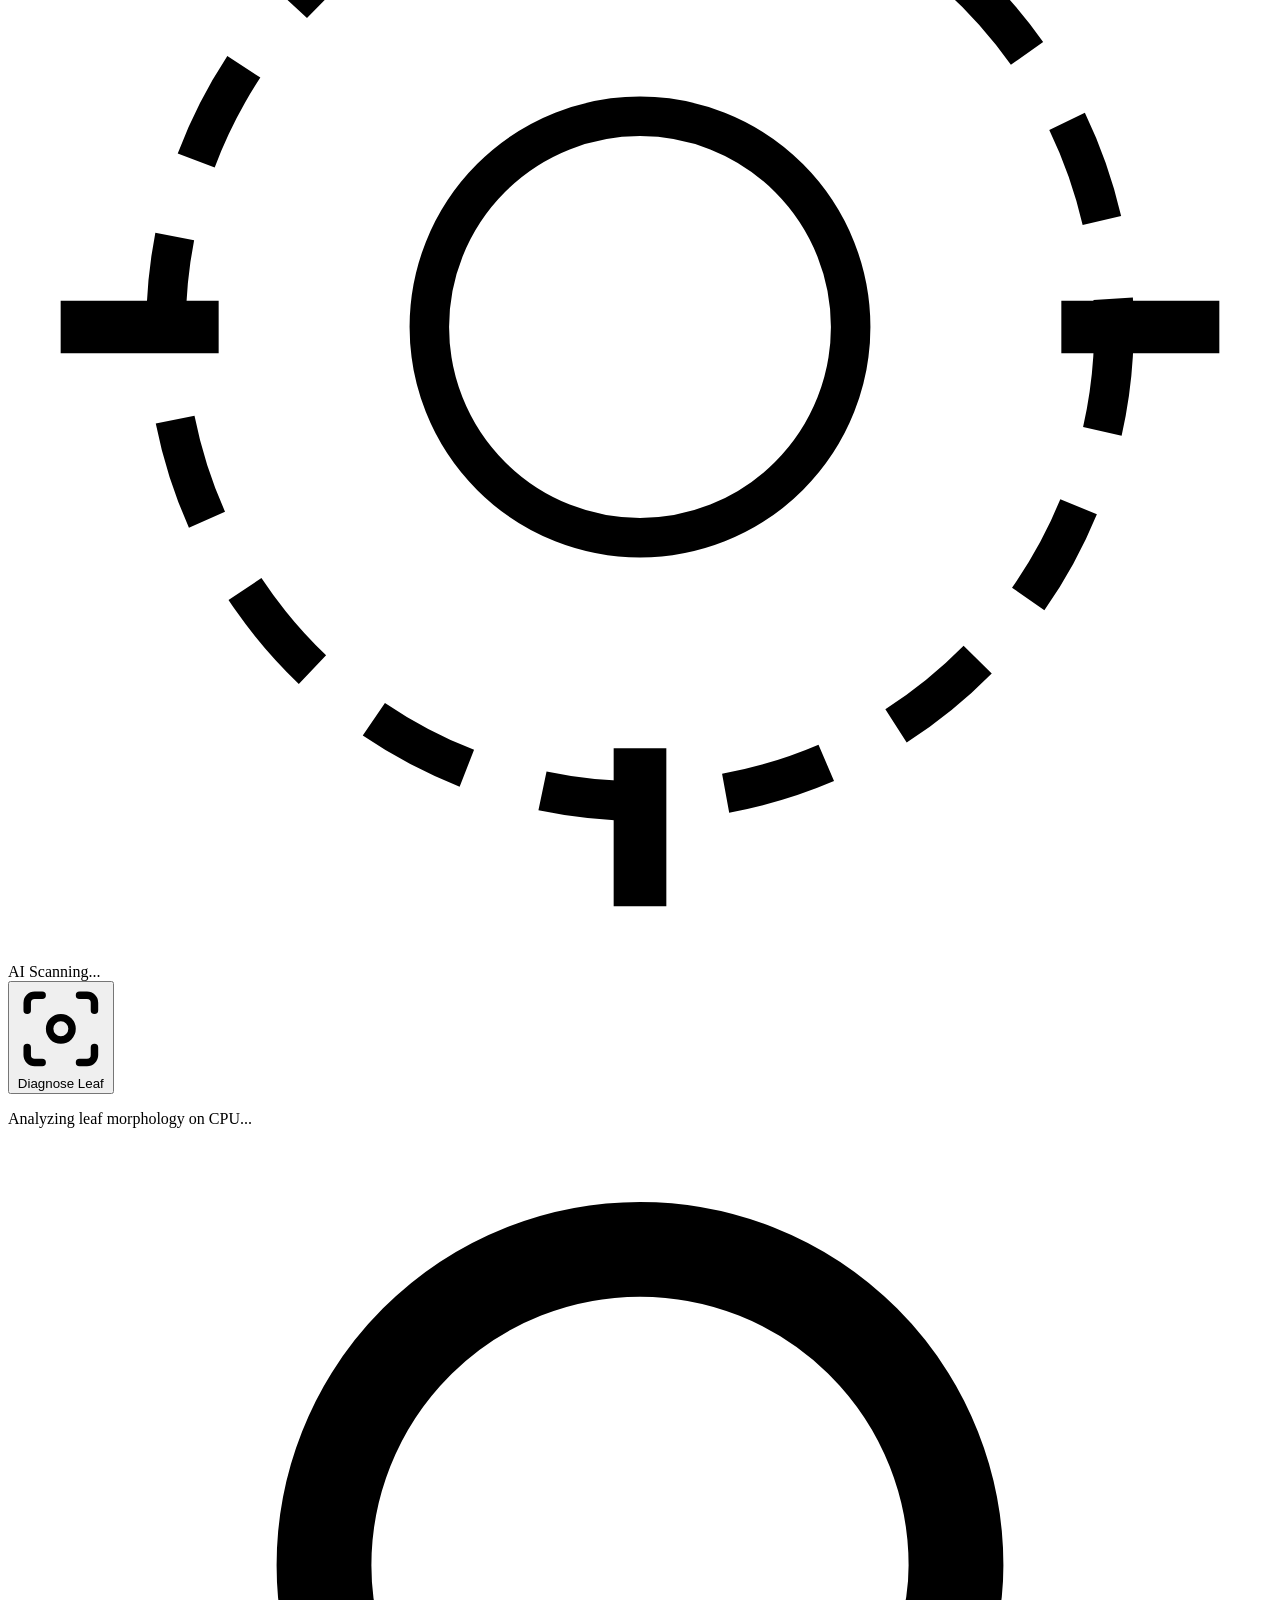
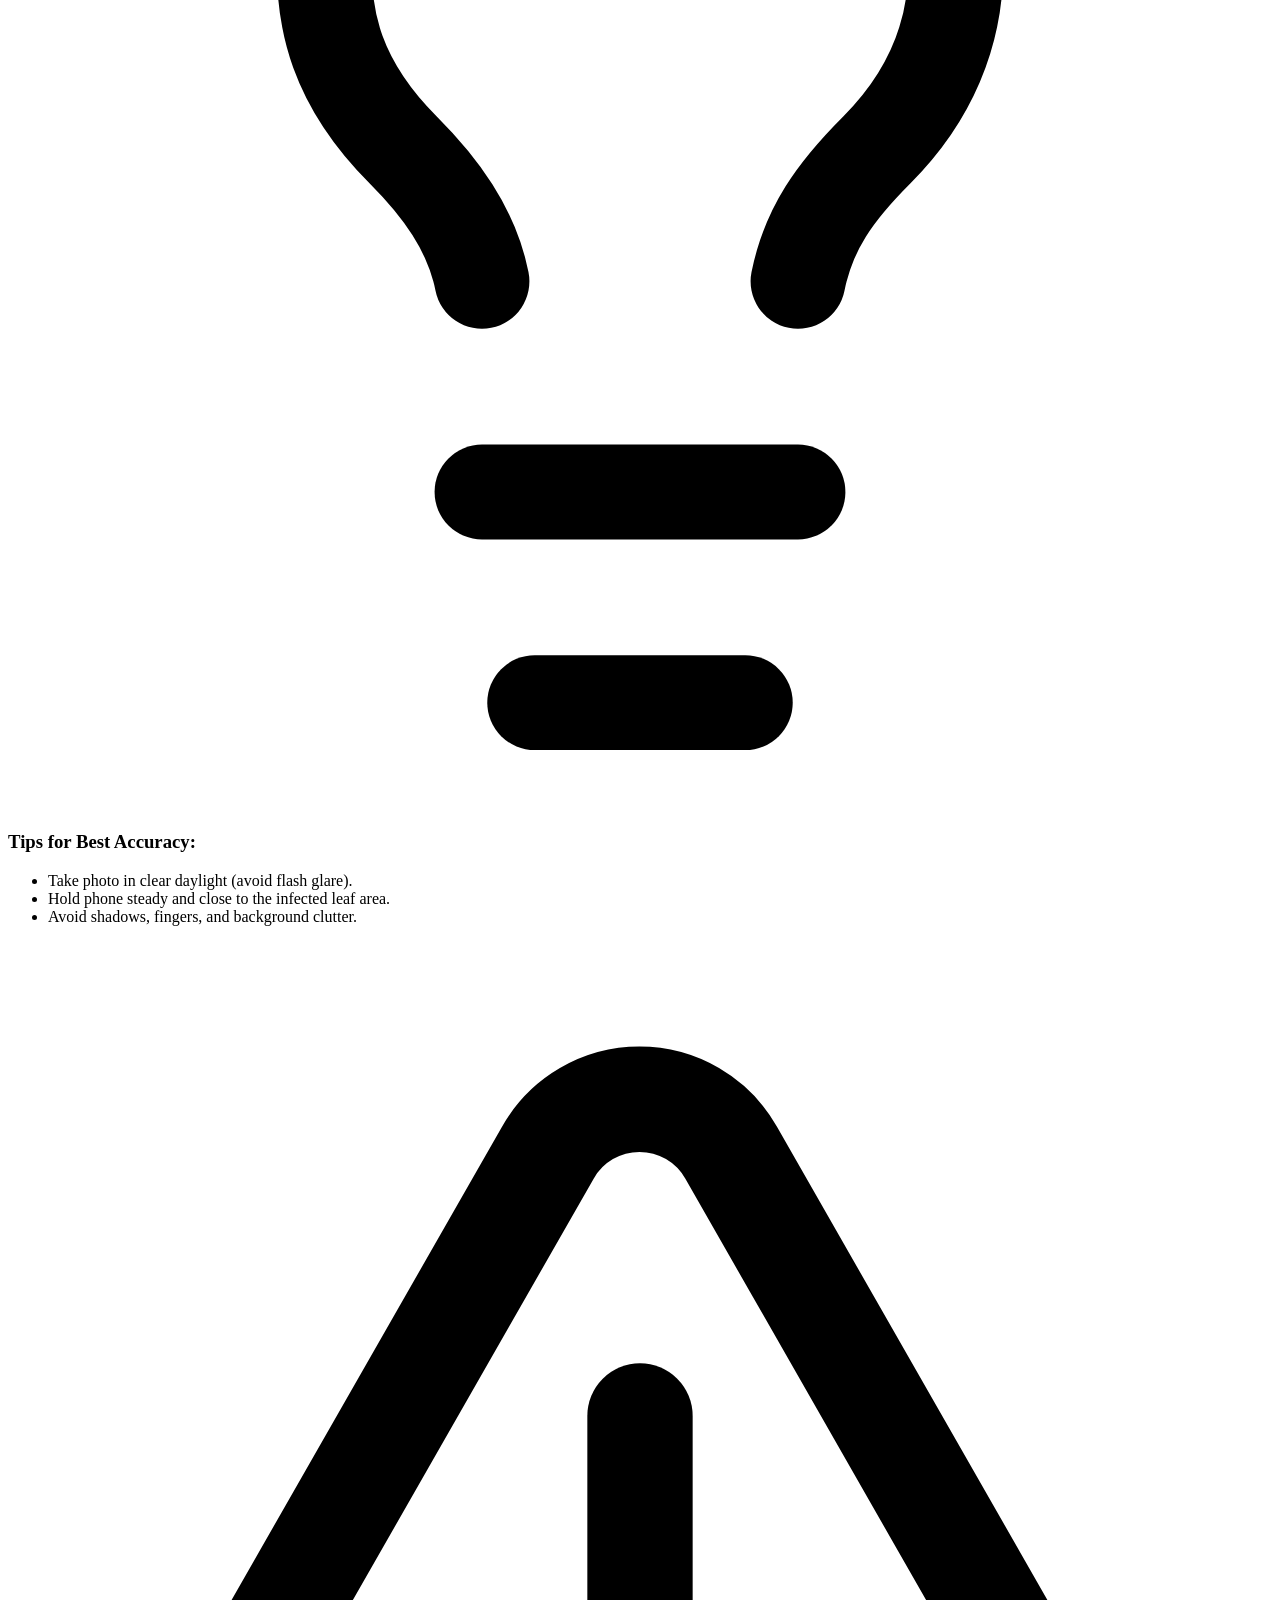
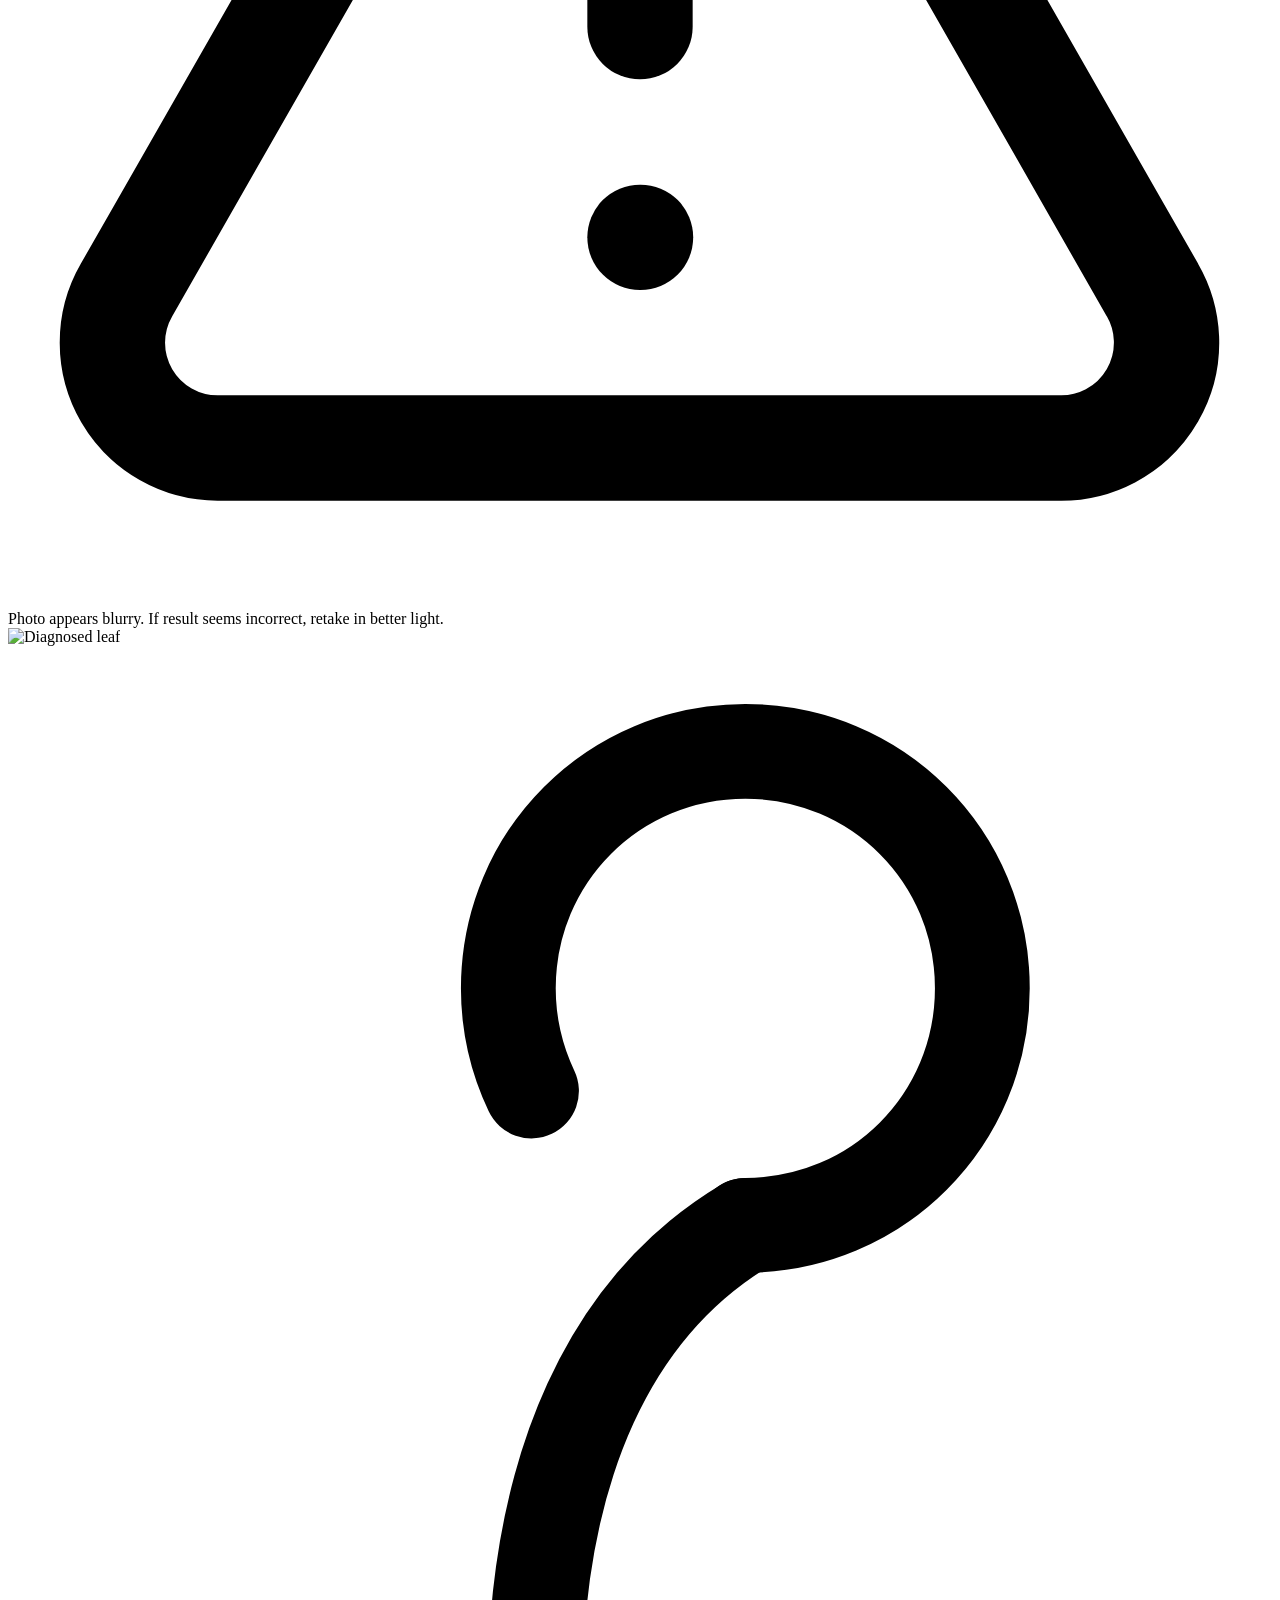
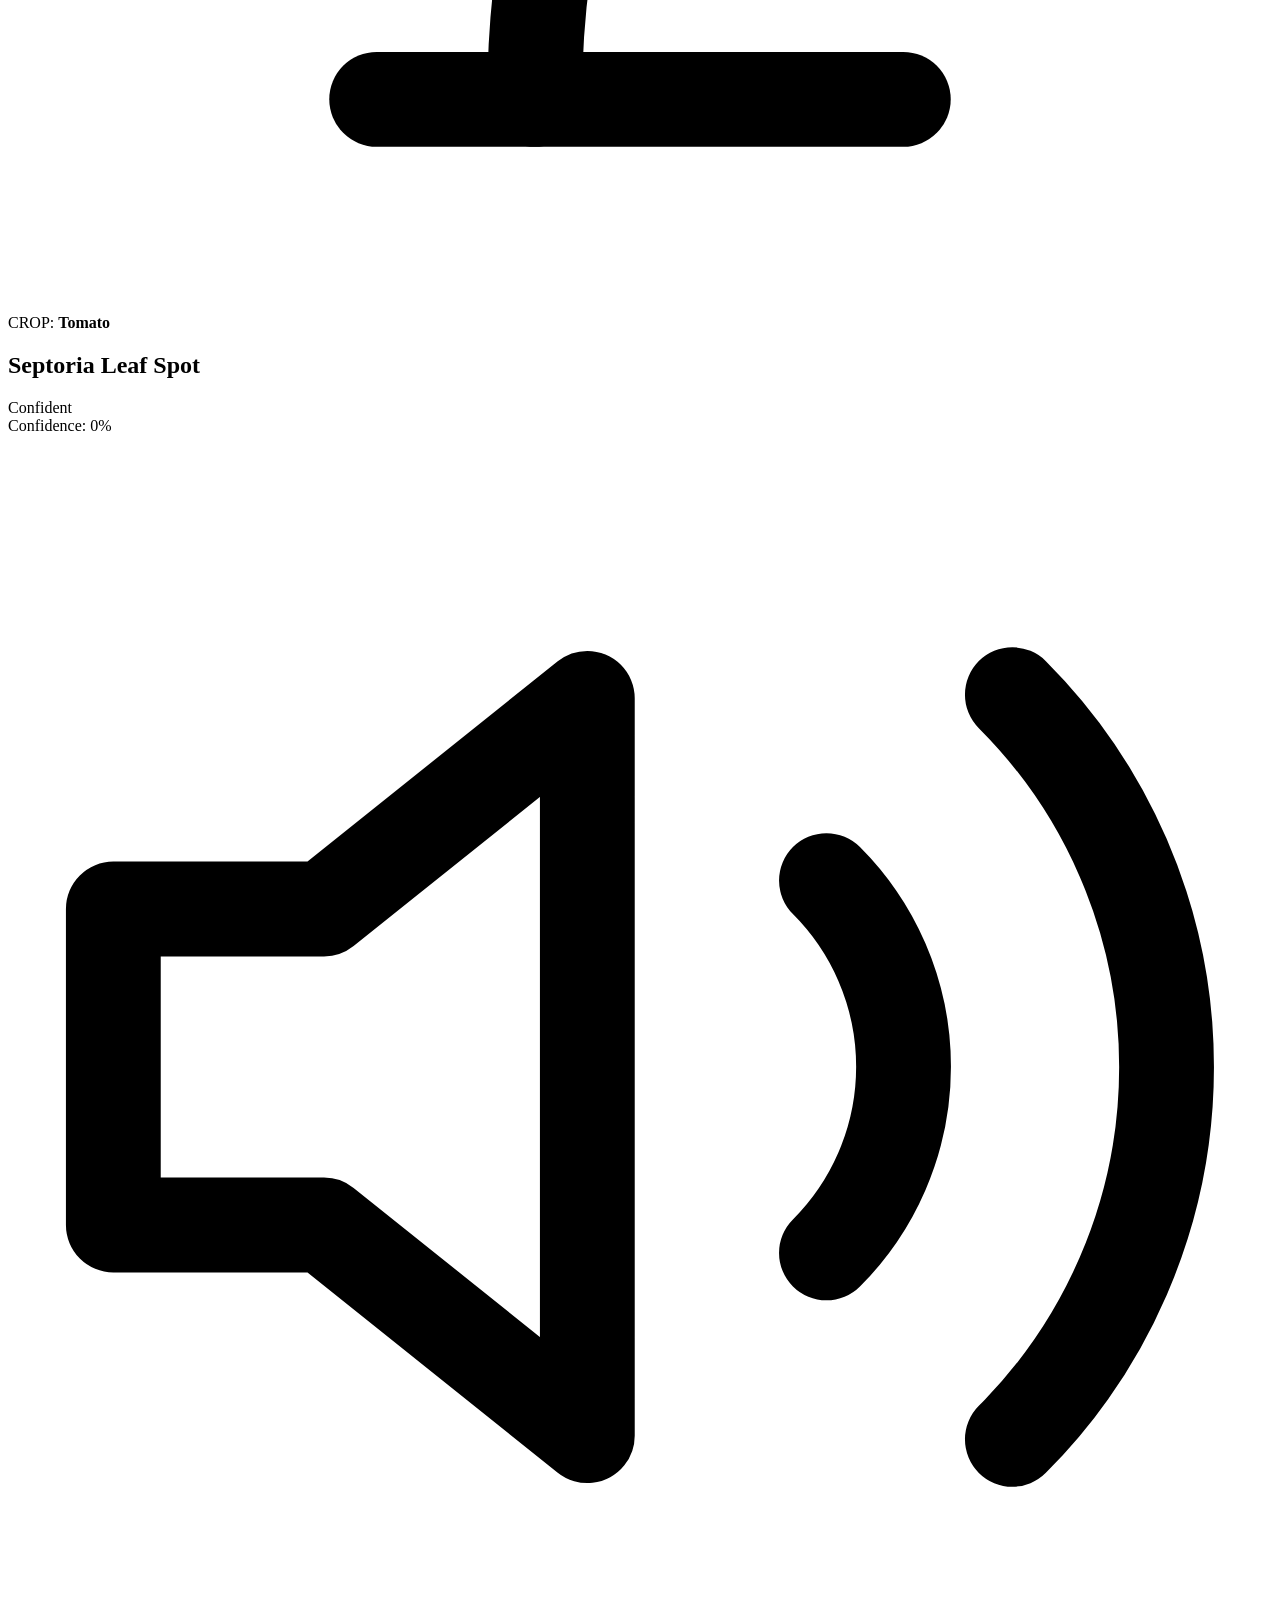
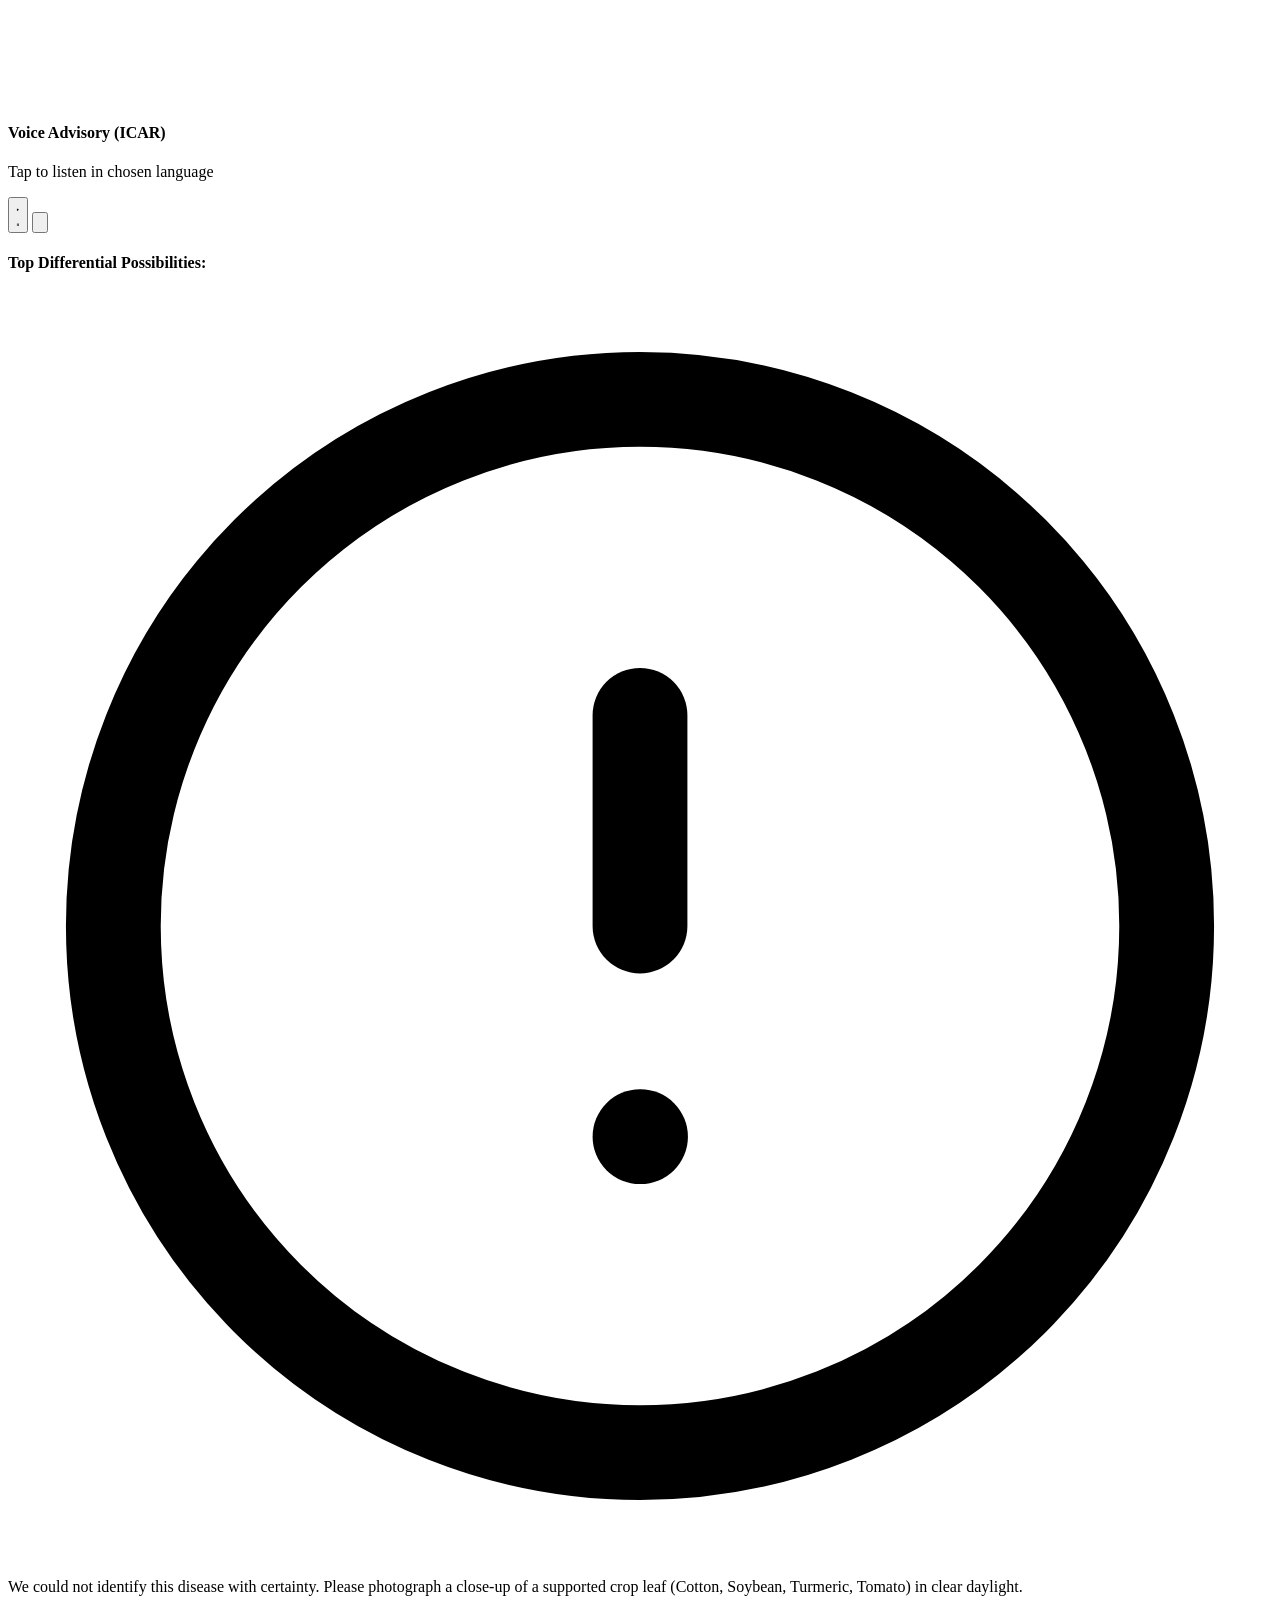
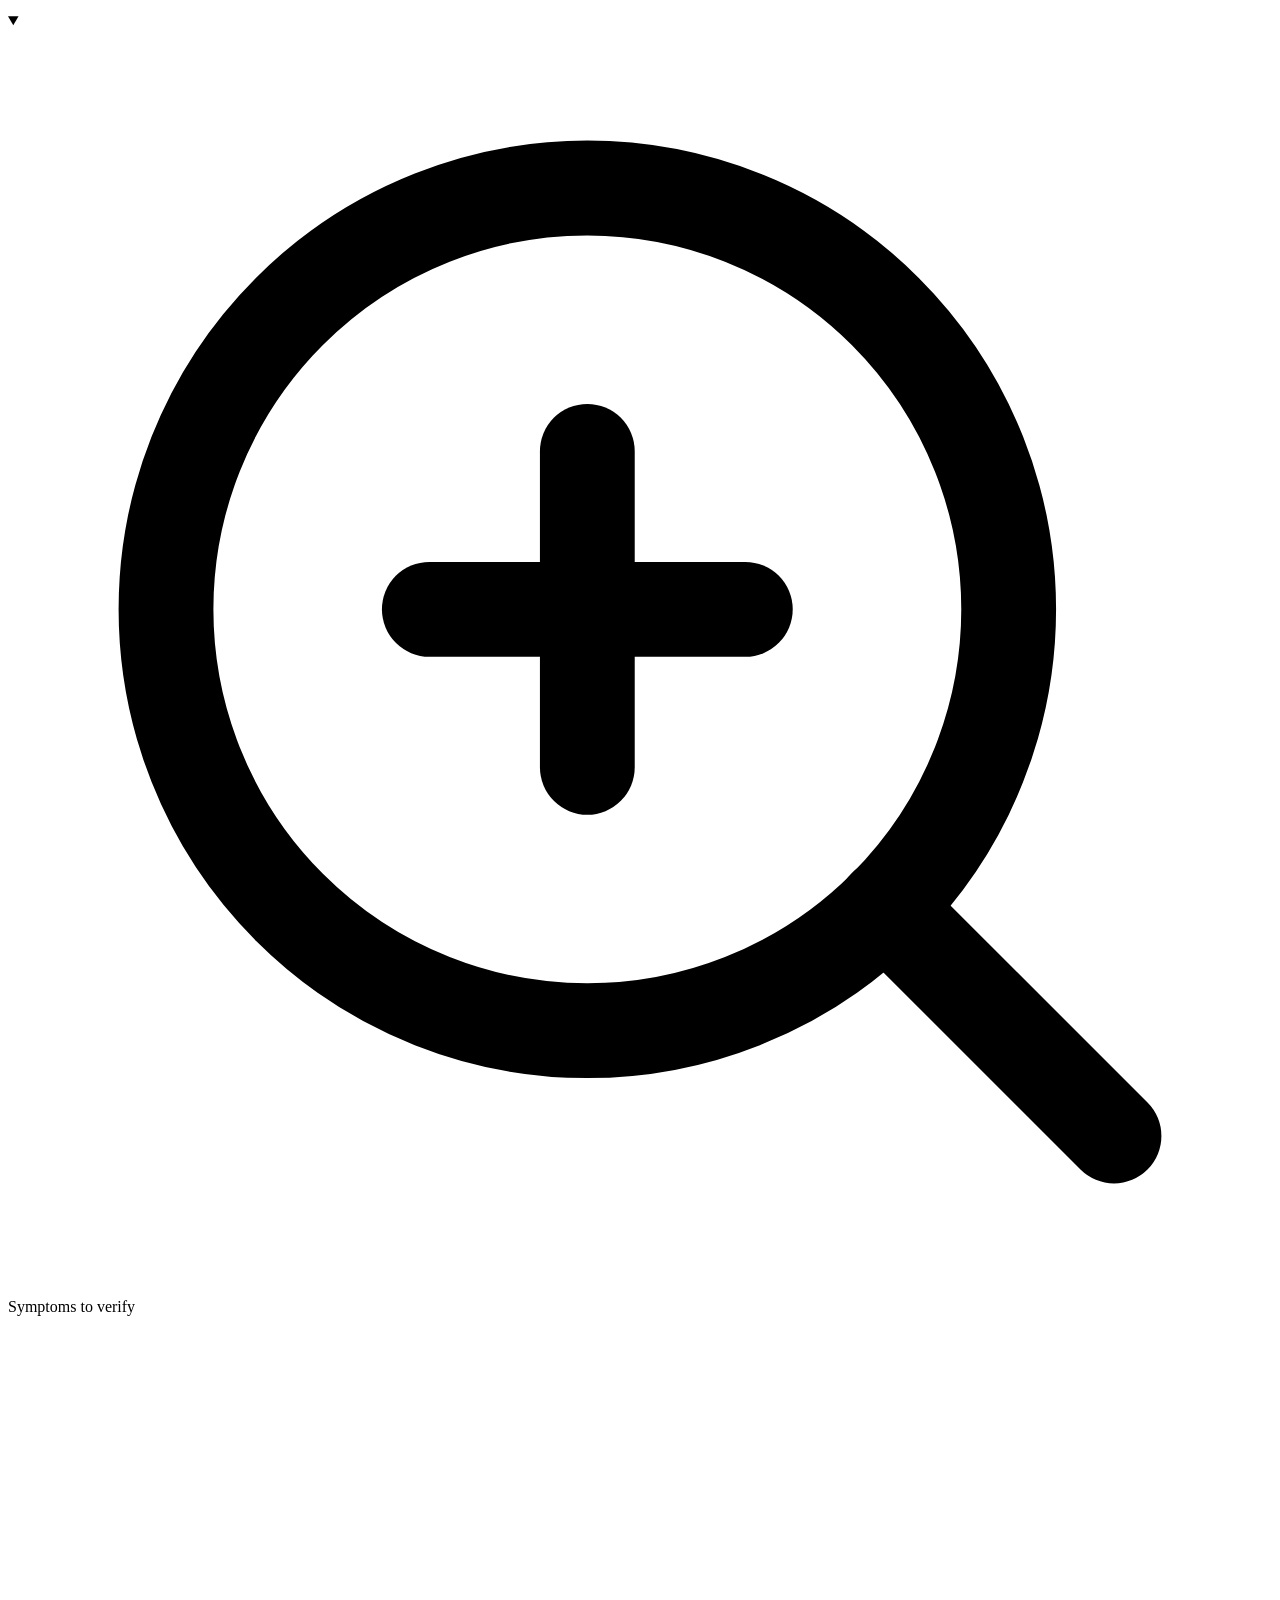
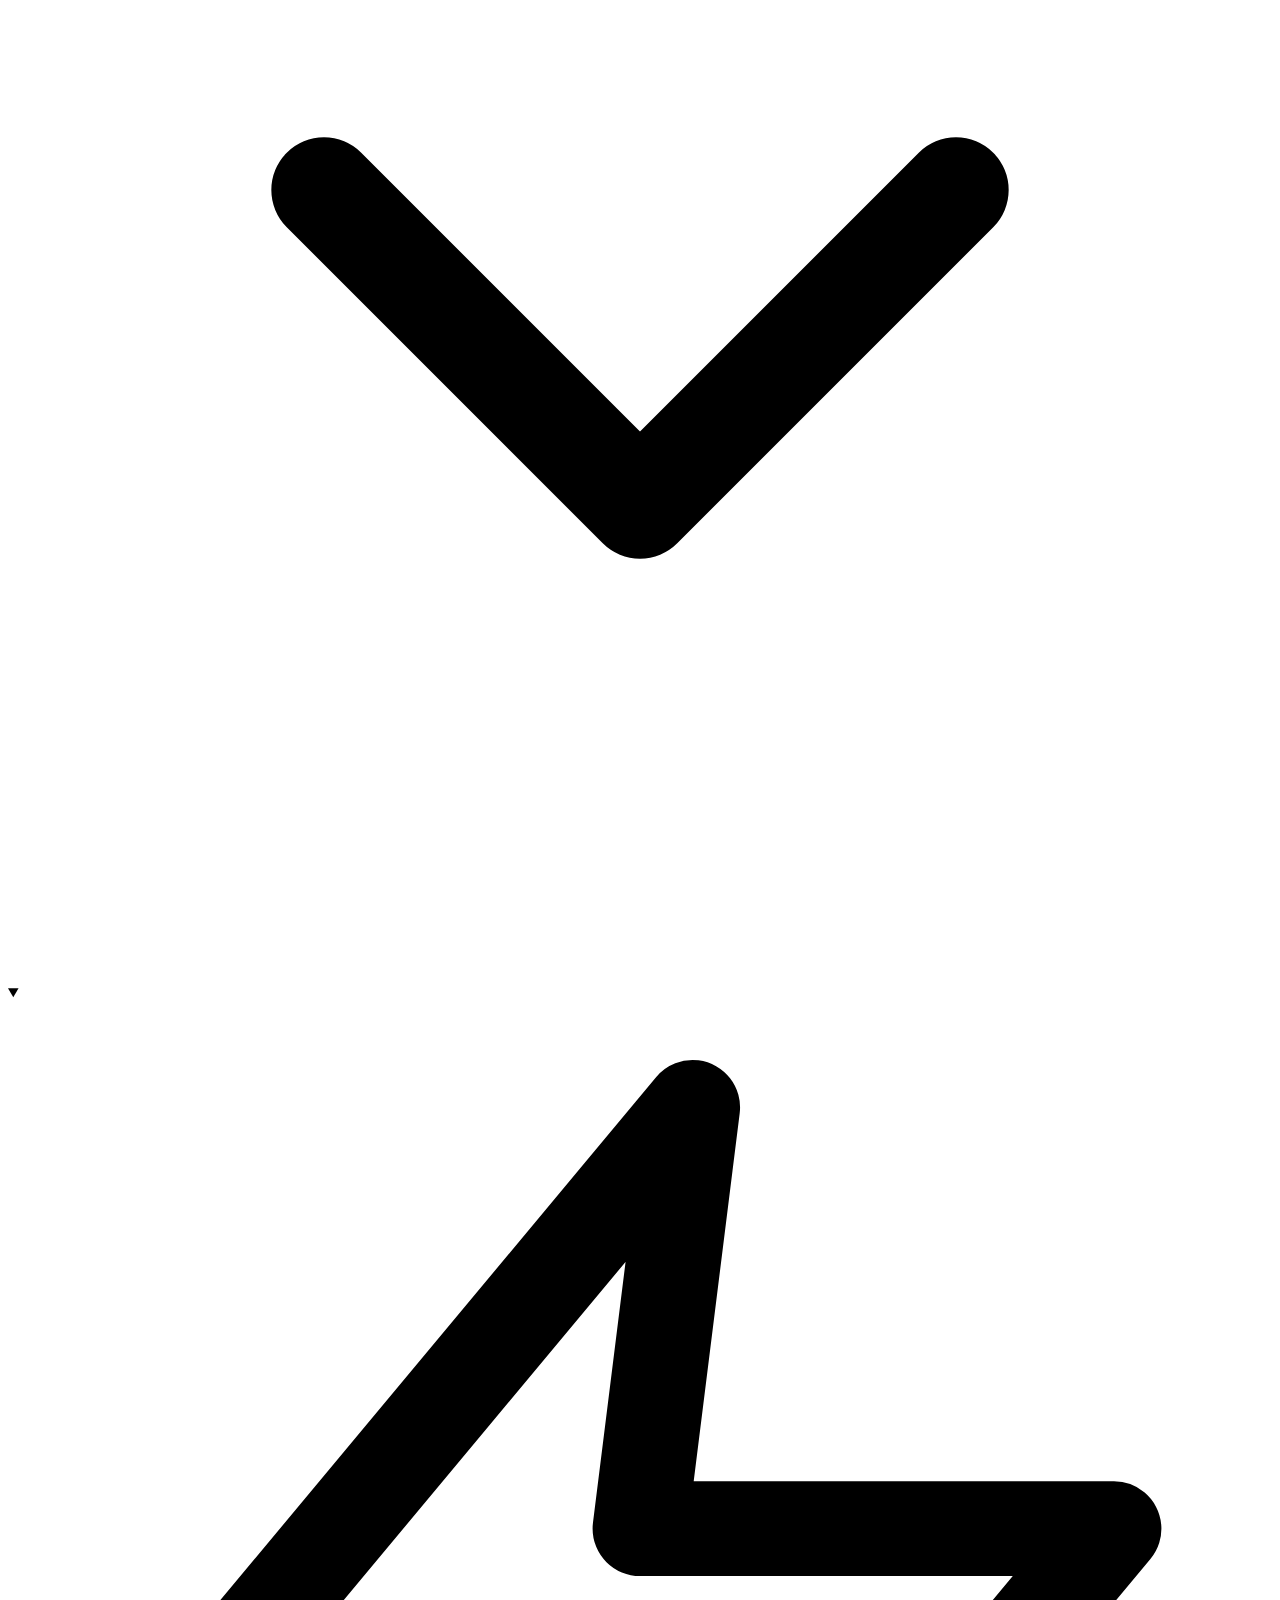
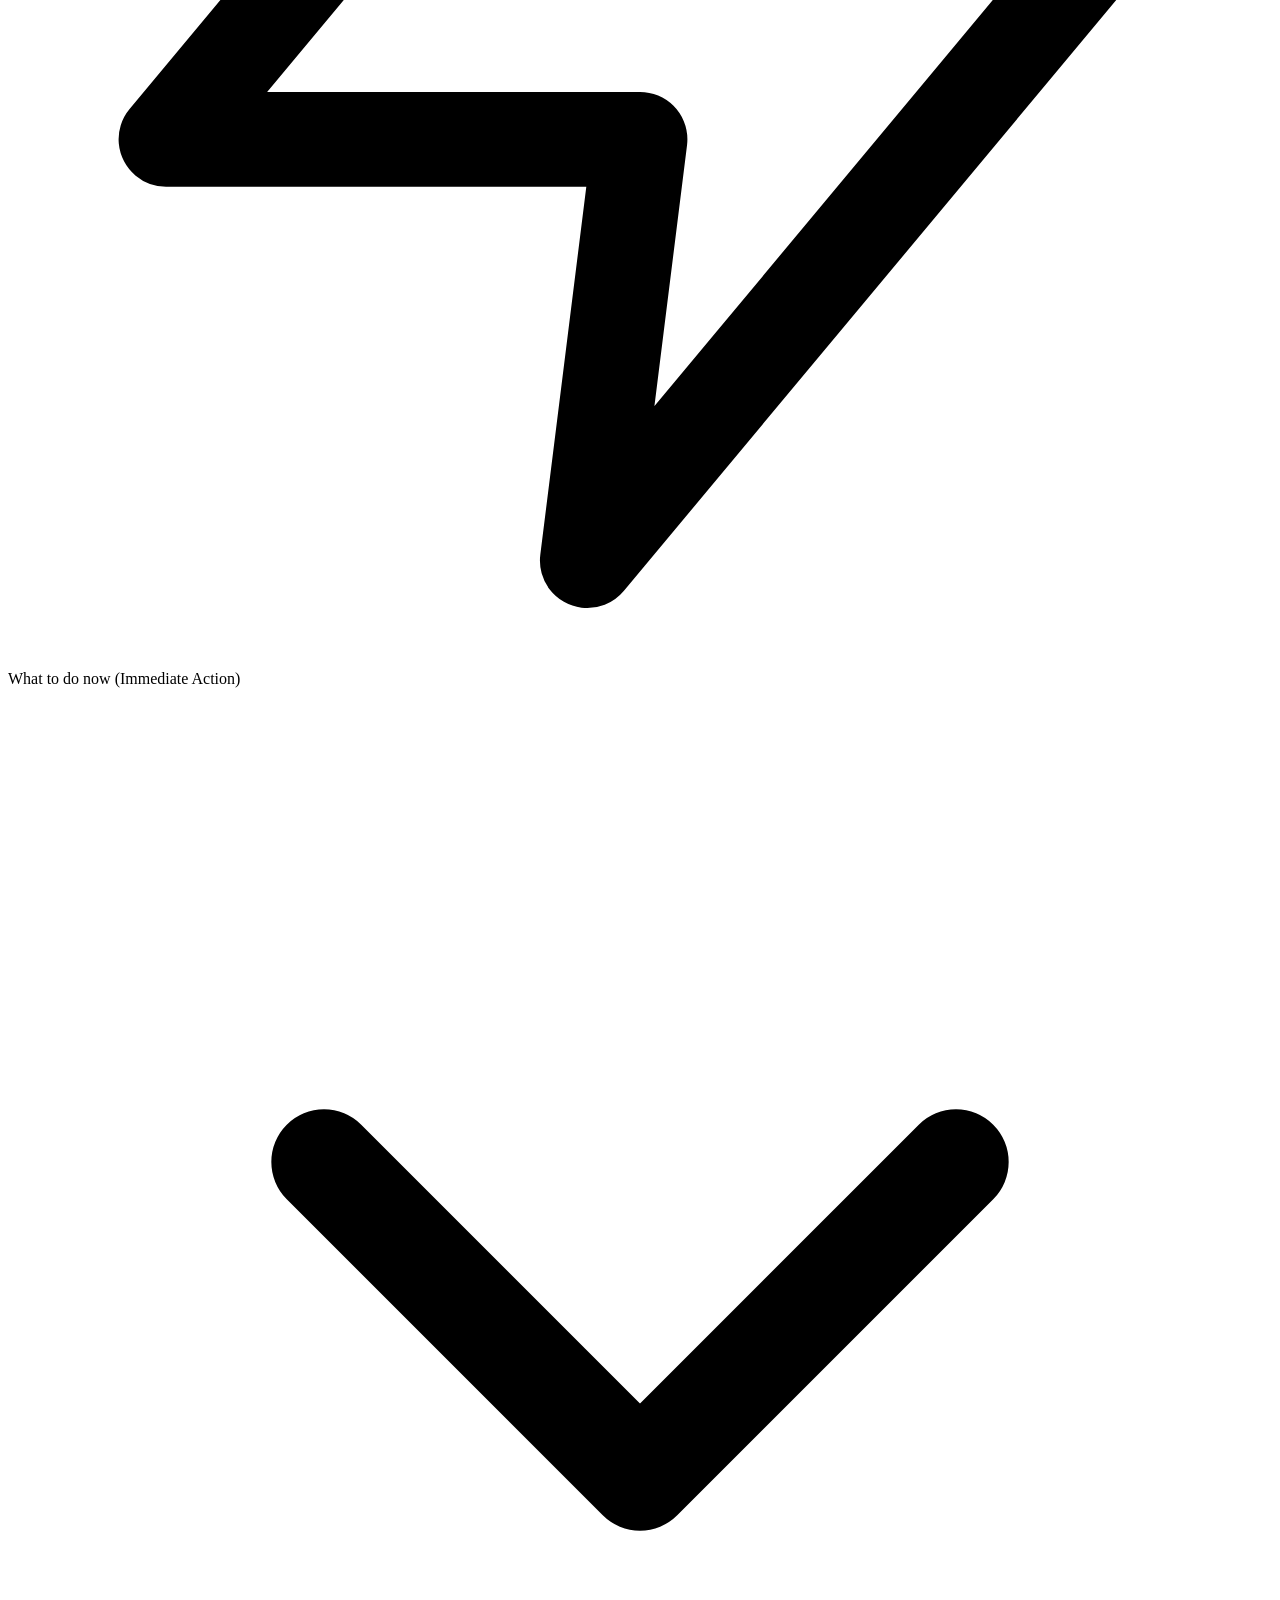
==== commit 6de82241: "feat: add high-tech lightweight leaf scanning animation and official LeafGuard brand logo" ====
--- a/static/index.html
+++ b/static/index.html
@@ -11,6 +11,9 @@
   <link rel="preconnect" href="https://fonts.googleapis.com">
   <link rel="preconnect" href="https://fonts.gstatic.com" crossorigin>
   <link href="https://fonts.googleapis.com/css2?family=Inter:wght@400;500;600;700&family=Noto+Sans+Devanagari:wght@400;500;600;700&display=swap" rel="stylesheet">
+  <link rel="icon" type="image/x-icon" href="/favicon.ico">
+  <link rel="icon" type="image/png" sizes="192x192" href="/icon-192.png">
+  <link rel="apple-touch-icon" href="/icon-192.png">
   <link rel="stylesheet" href="/styles.css">
 </head>
 <body>
@@ -19,16 +22,7 @@
   <header class="app-header">
     <div class="header-inner">
       <div class="header-brand">
-        <div class="brand-icon-wrap" aria-hidden="true">
-          <svg class="brand-svg" viewBox="0 0 24 24" fill="none" stroke="currentColor" stroke-width="2" stroke-linecap="round" stroke-linejoin="round">
-            <path d="M11 20A7 7 0 0 1 9.8 6.1C15.5 5 17 4.48 19 2c1 2 2 4.18 2 8 0 5.5-4.78 10-10 10Z"/>
-            <path d="M2 21c0-3 1.85-5.36 5.08-6C9.5 14.52 12 13 13 12"/>
-          </svg>
-        </div>
-        <div class="brand-text">
-          <span class="brand-name">LeafGuard</span>
-          <span class="brand-sub">ICAR Agronomic AI</span>
-        </div>
+        <img src="/logo-cropped.png" alt="LeafGuard AI Plant Health" class="header-brand-logo">
       </div>
 
       <!-- Language Selector -->
@@ -97,9 +91,37 @@
 
         <!-- Selected Preview Area -->
         <div id="imagePreviewContainer" class="preview-container hidden">
-          <div class="preview-frame">
+          <div class="preview-frame" id="previewFrame">
             <img id="imagePreview" src="" alt="Selected leaf preview" class="preview-img">
-          </div>
+            
+            <!-- Lightweight Animated Laser & Reticle Scanner Overlay -->
+            <div id="scannerOverlay" class="scanner-overlay hidden" aria-hidden="true">
+              <div class="scan-corner top-left"></div>
+              <div class="scan-corner top-right"></div>
+              <div class="scan-corner bottom-left"></div>
+              <div class="scan-corner bottom-right"></div>
+              
+              <div class="scan-grid"></div>
+              <div class="scan-laser-beam"></div>
+
+              <div class="scan-reticle-center">
+                <svg class="reticle-svg" viewBox="0 0 48 48" fill="none" stroke="currentColor">
+                  <circle cx="24" cy="24" r="18" stroke-dasharray="4 3" stroke-width="1.5" />
+                  <circle cx="24" cy="24" r="8" stroke-width="1.5" />
+                  <line x1="24" y1="2" x2="24" y2="8" stroke-width="2" />
+                  <line x1="24" y1="40" x2="24" y2="46" stroke-width="2" />
+                  <line x1="2" y1="24" x2="8" y2="24" stroke-width="2" />
+                  <line x1="40" y1="24" x2="46" y2="24" stroke-width="2" />
+                </svg>
+              </div>
+
+              <div class="scan-status-pill">
+                <span class="scan-status-dot"></span>
+                <span id="scanPillText" data-i18n="scanningPill">AI Scanning...</span>
+              </div>
+            </div>
+          </div>
+
           <button type="button" id="scanBtn" class="btn btn-primary btn-diagnose">
             <svg class="btn-svg" viewBox="0 0 24 24" fill="none" stroke="currentColor" stroke-width="2" stroke-linecap="round" stroke-linejoin="round">
               <path d="M3 7V5a2 2 0 0 1 2-2h2"/><path d="M17 3h2a2 2 0 0 1 2 2v2"/><path d="M21 17v2a2 2 0 0 1-2 2h-2"/><path d="M7 21H5a2 2 0 0 1-2-2v-2"/><circle cx="12" cy="12" r="3"/>
@@ -108,10 +130,15 @@
           </button>
         </div>
 
-        <!-- Processing Indicator -->
+        <!-- Processing Indicator with dynamic multi-stage scan status -->
         <div id="loadingIndicator" class="loading-box hidden" role="status" aria-live="polite">
-          <div class="spinner-ring"></div>
-          <p class="loading-text" data-i18n="processing">Analyzing leaf patterns on CPU...</p>
+          <div class="scanner-progress-track">
+            <div class="scanner-progress-bar"></div>
+          </div>
+          <div class="loading-status-wrap">
+            <span class="pulse-dot"></span>
+            <p id="loadingStatusText" class="loading-text" data-i18n="processing">Analyzing leaf morphology on CPU...</p>
+          </div>
         </div>
 
         <!-- Error Notification -->
@@ -334,6 +361,9 @@
     <!-- Screen 4: About -->
     <section id="screen-about" class="screen hidden" aria-labelledby="about-heading">
       <div class="card about-card">
+        <div class="about-hero-logo">
+          <img src="/logo-cropped.png" alt="LeafGuard AI Plant Health" class="about-logo-img">
+        </div>
         <h2 id="about-heading" class="card-title" data-i18n="aboutTitle">About LeafGuard</h2>
         <p data-i18n="aboutDesc">
           LeafGuard is an edge-optimized agricultural diagnostic assistant built for smallholder farmers. It runs high-speed MobileNetV3 inference directly on low-cost CPU instances without cloud GPU dependencies.
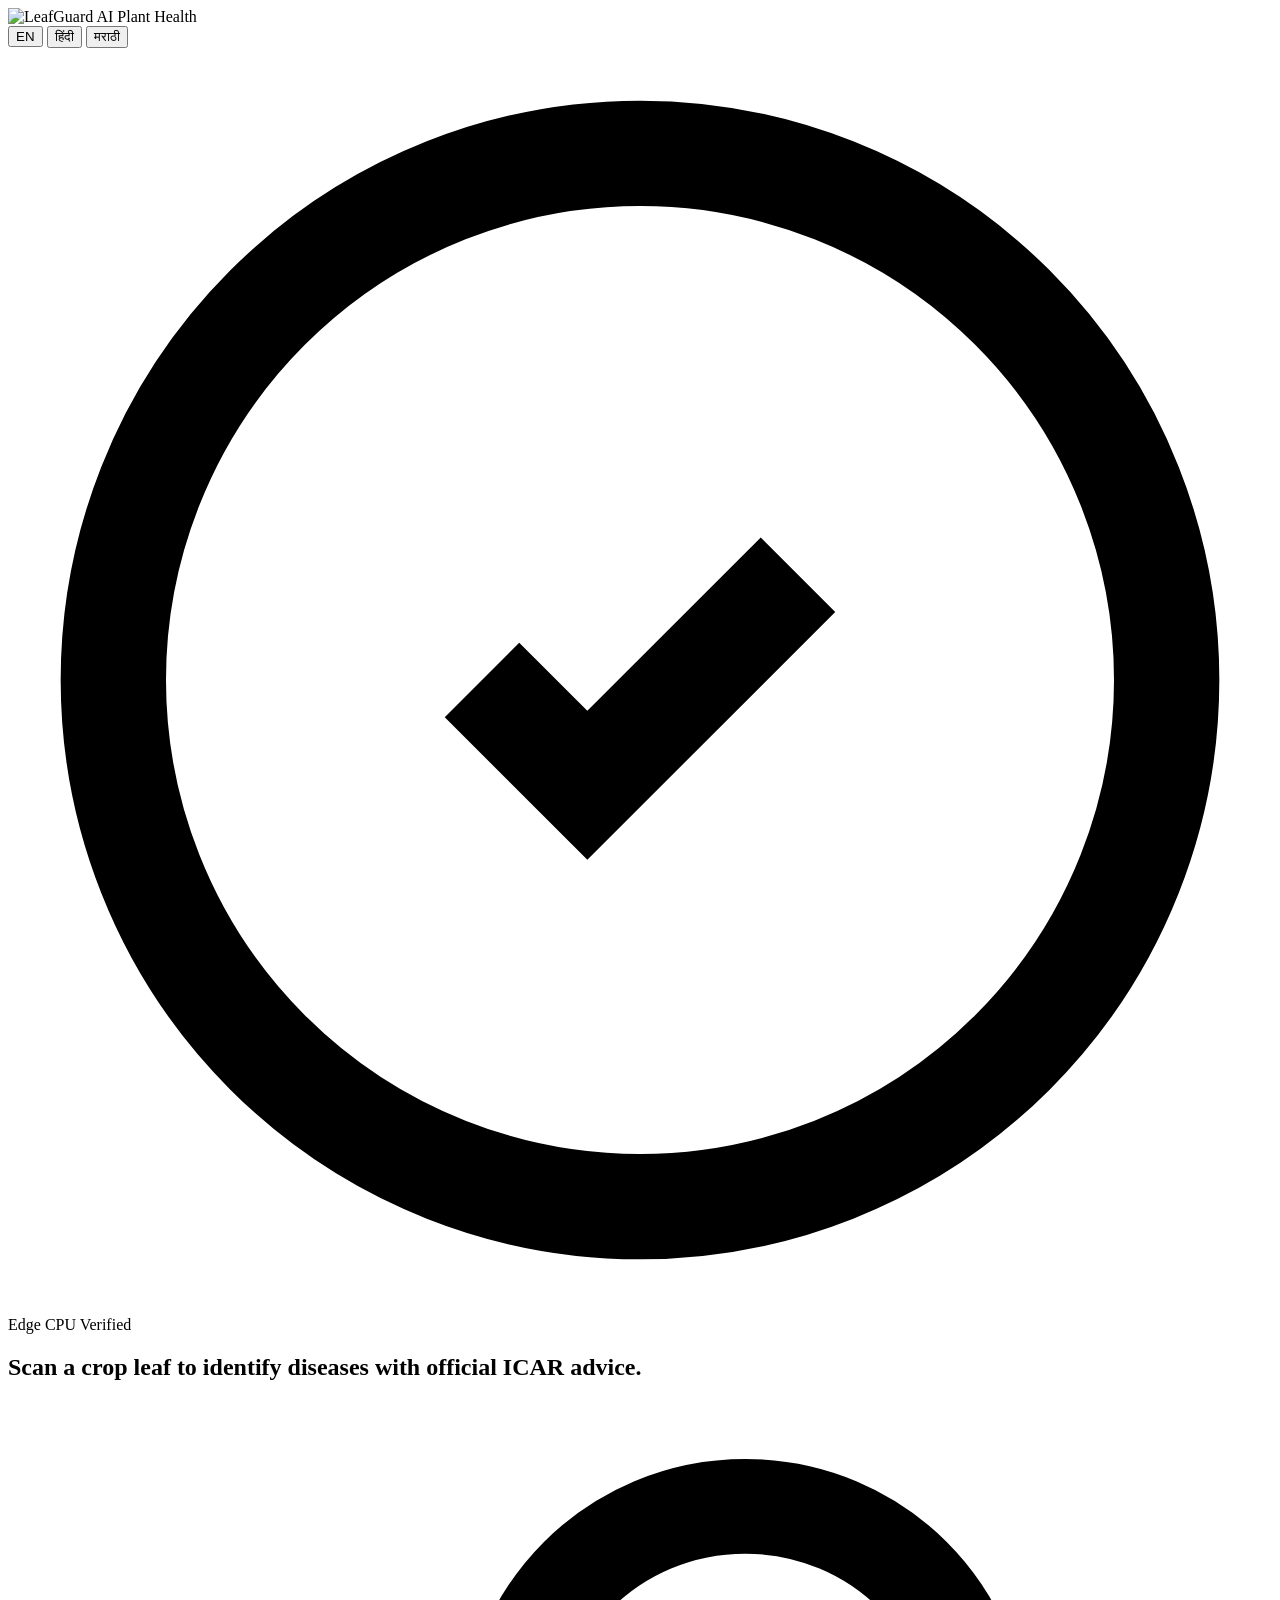
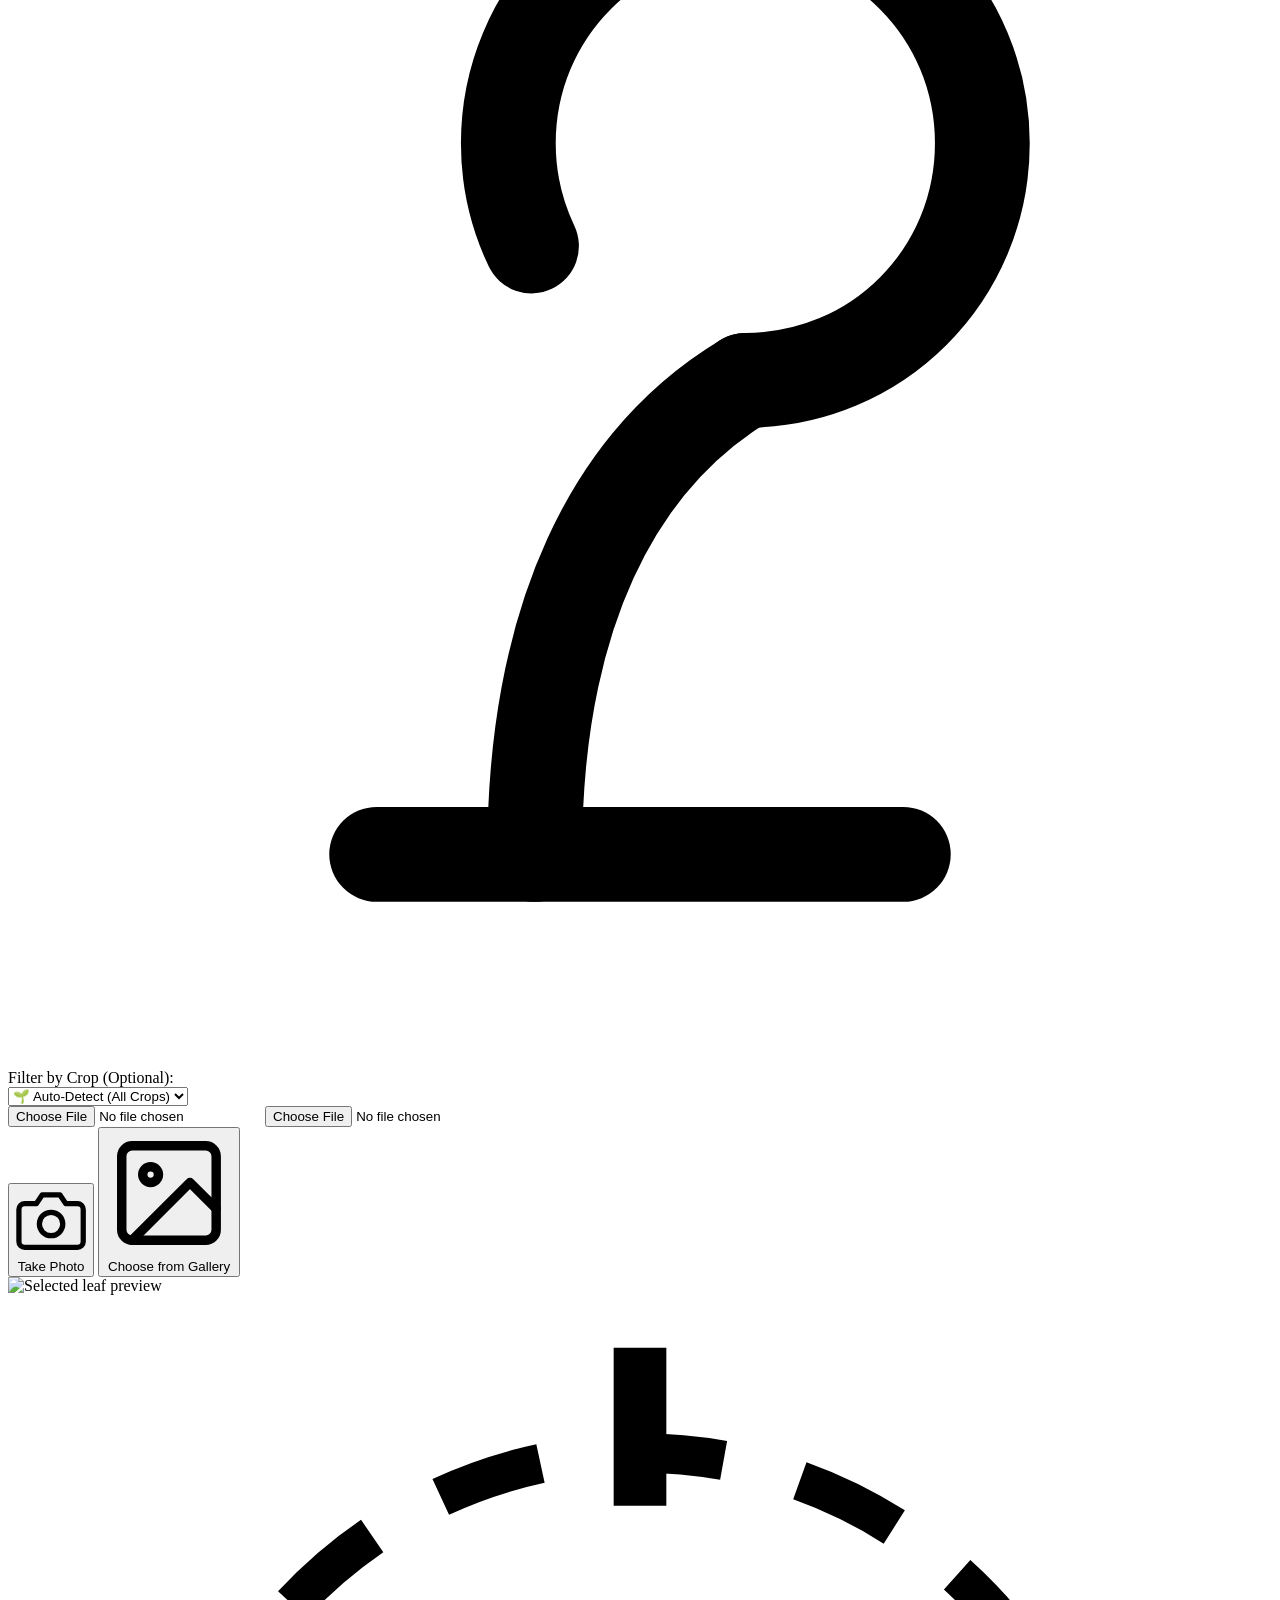
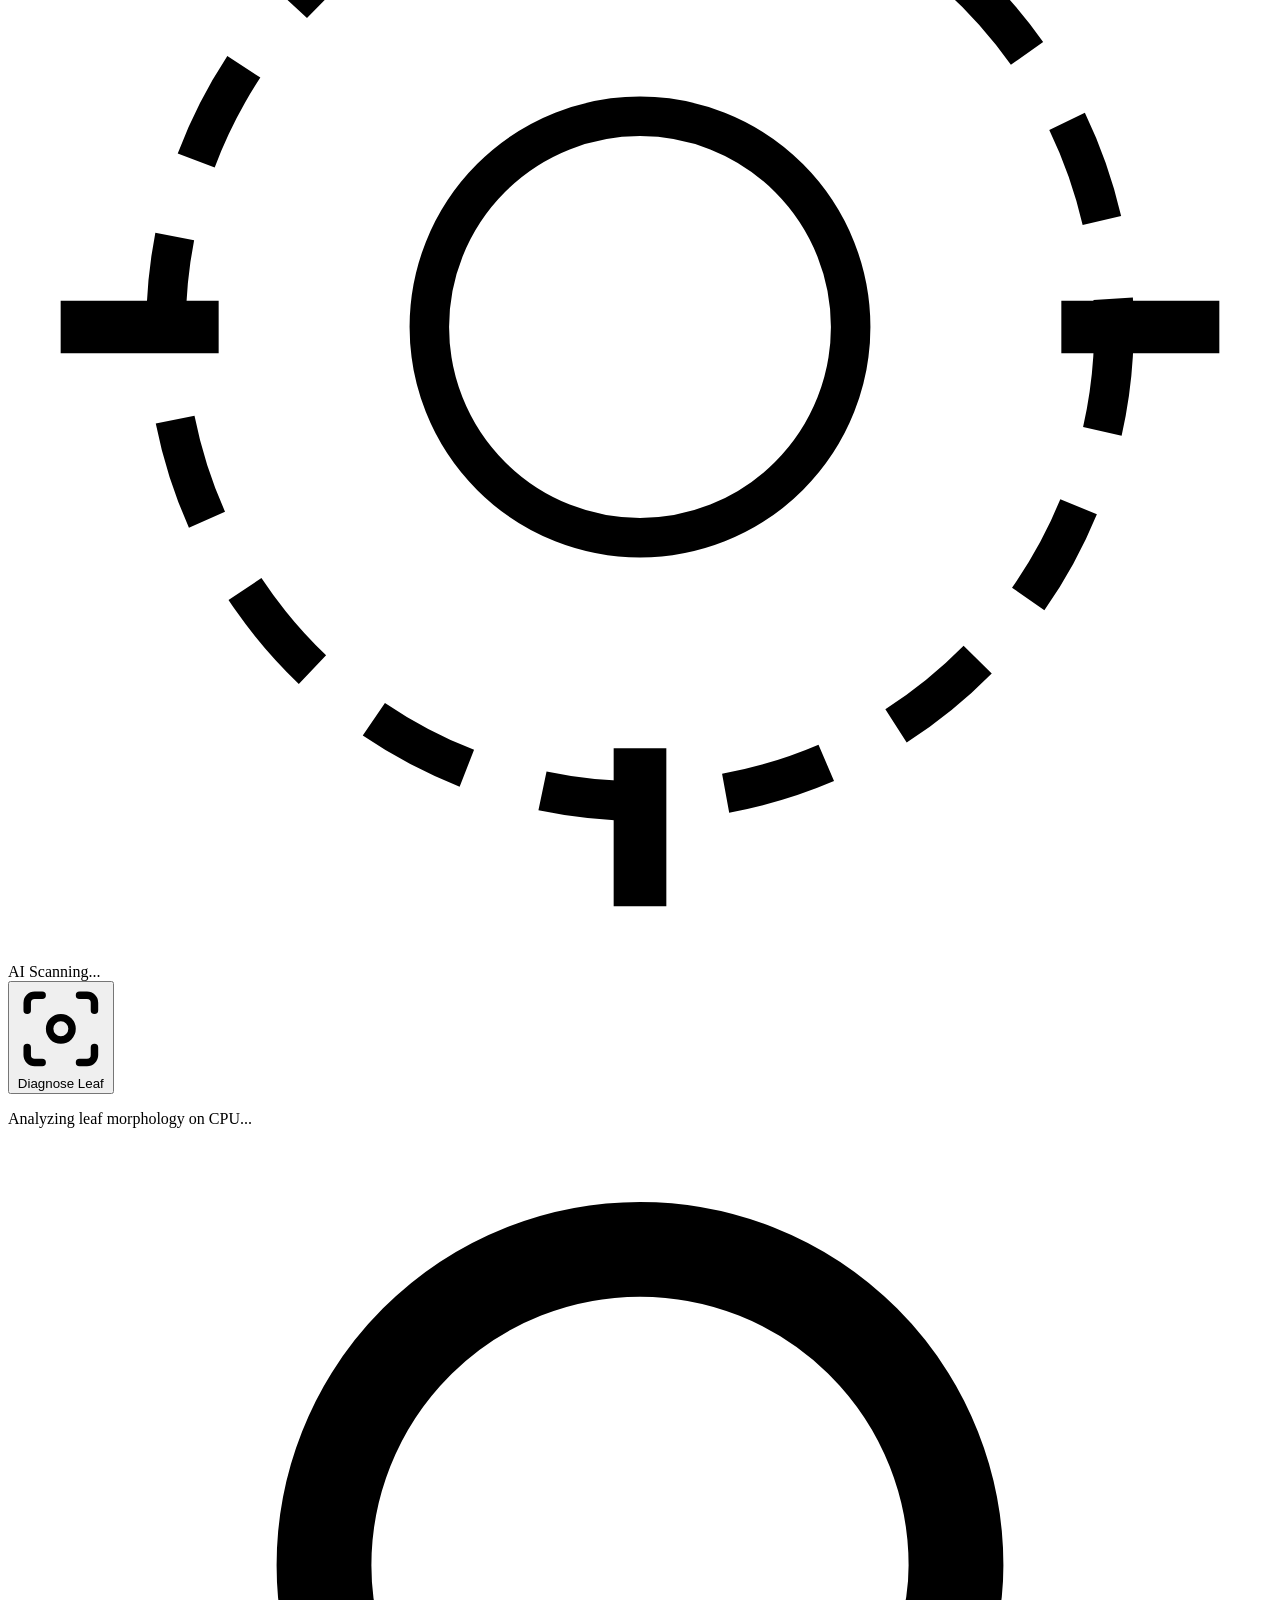
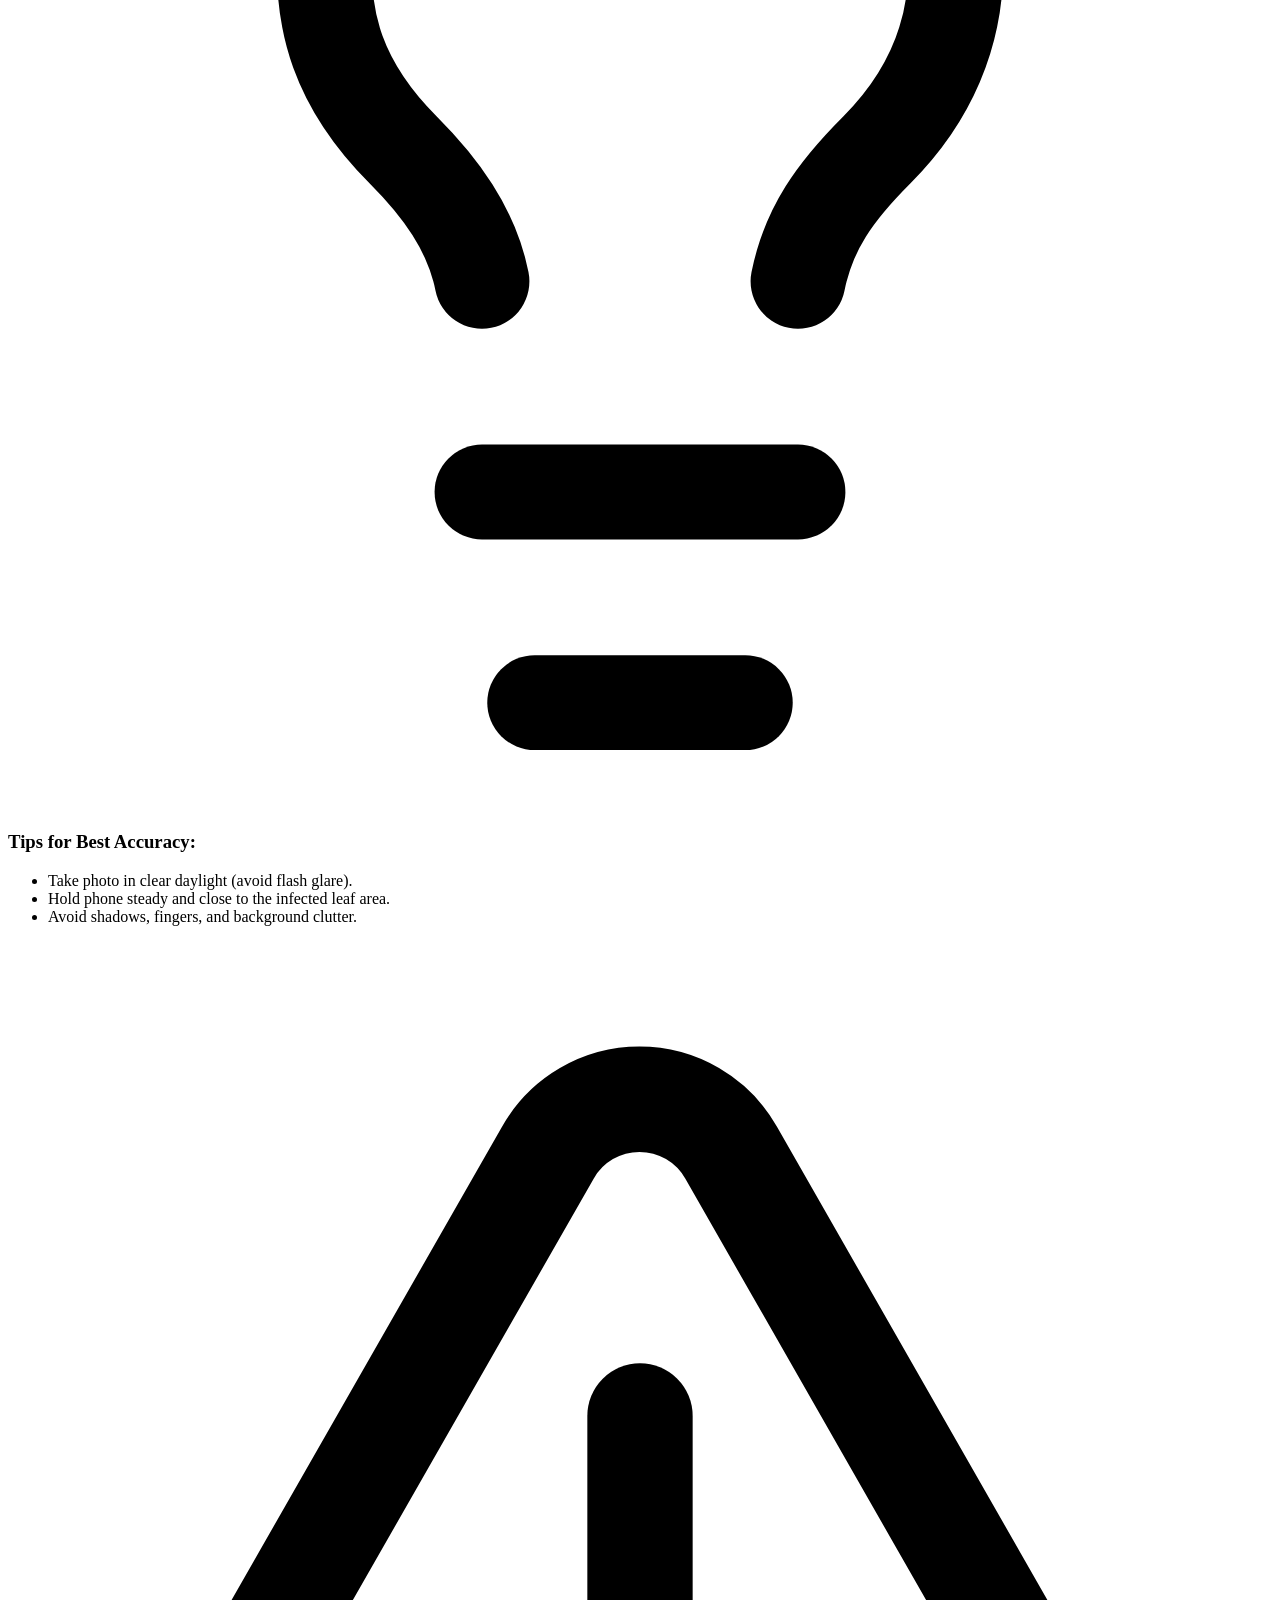
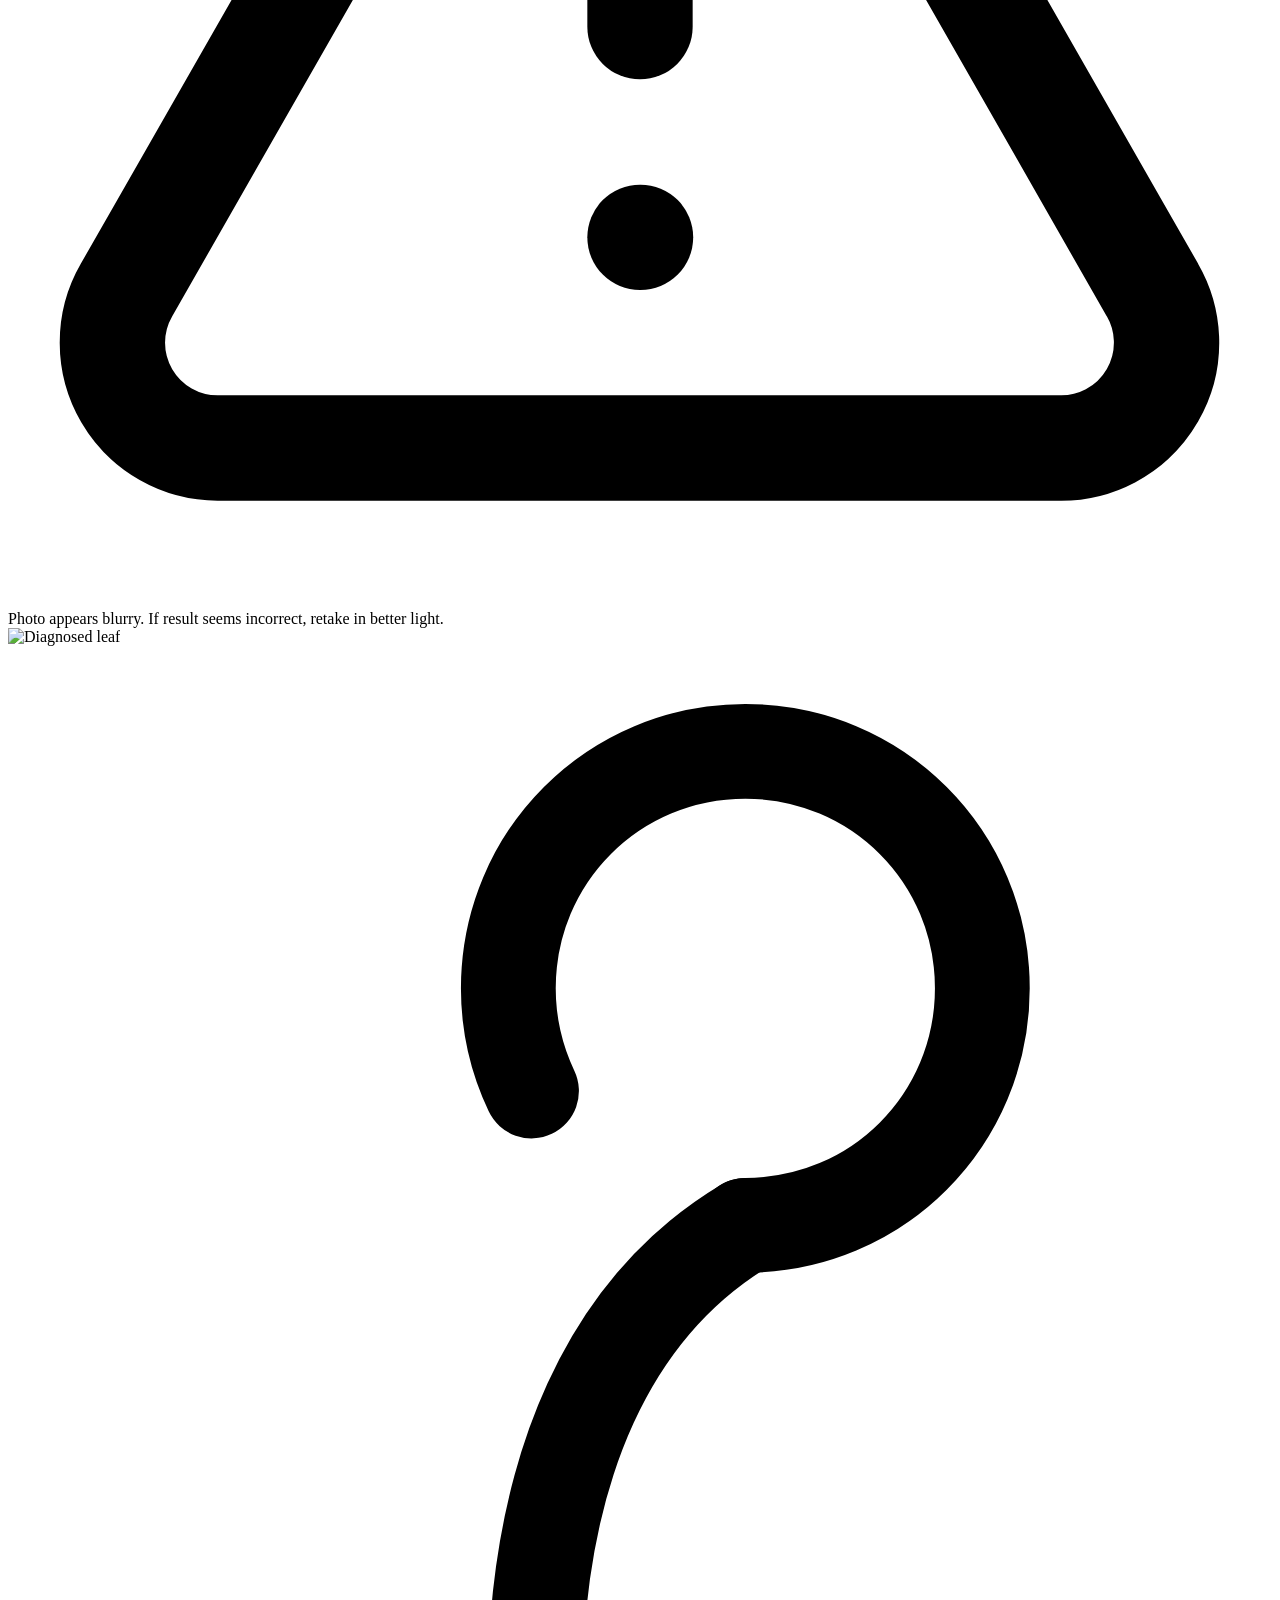
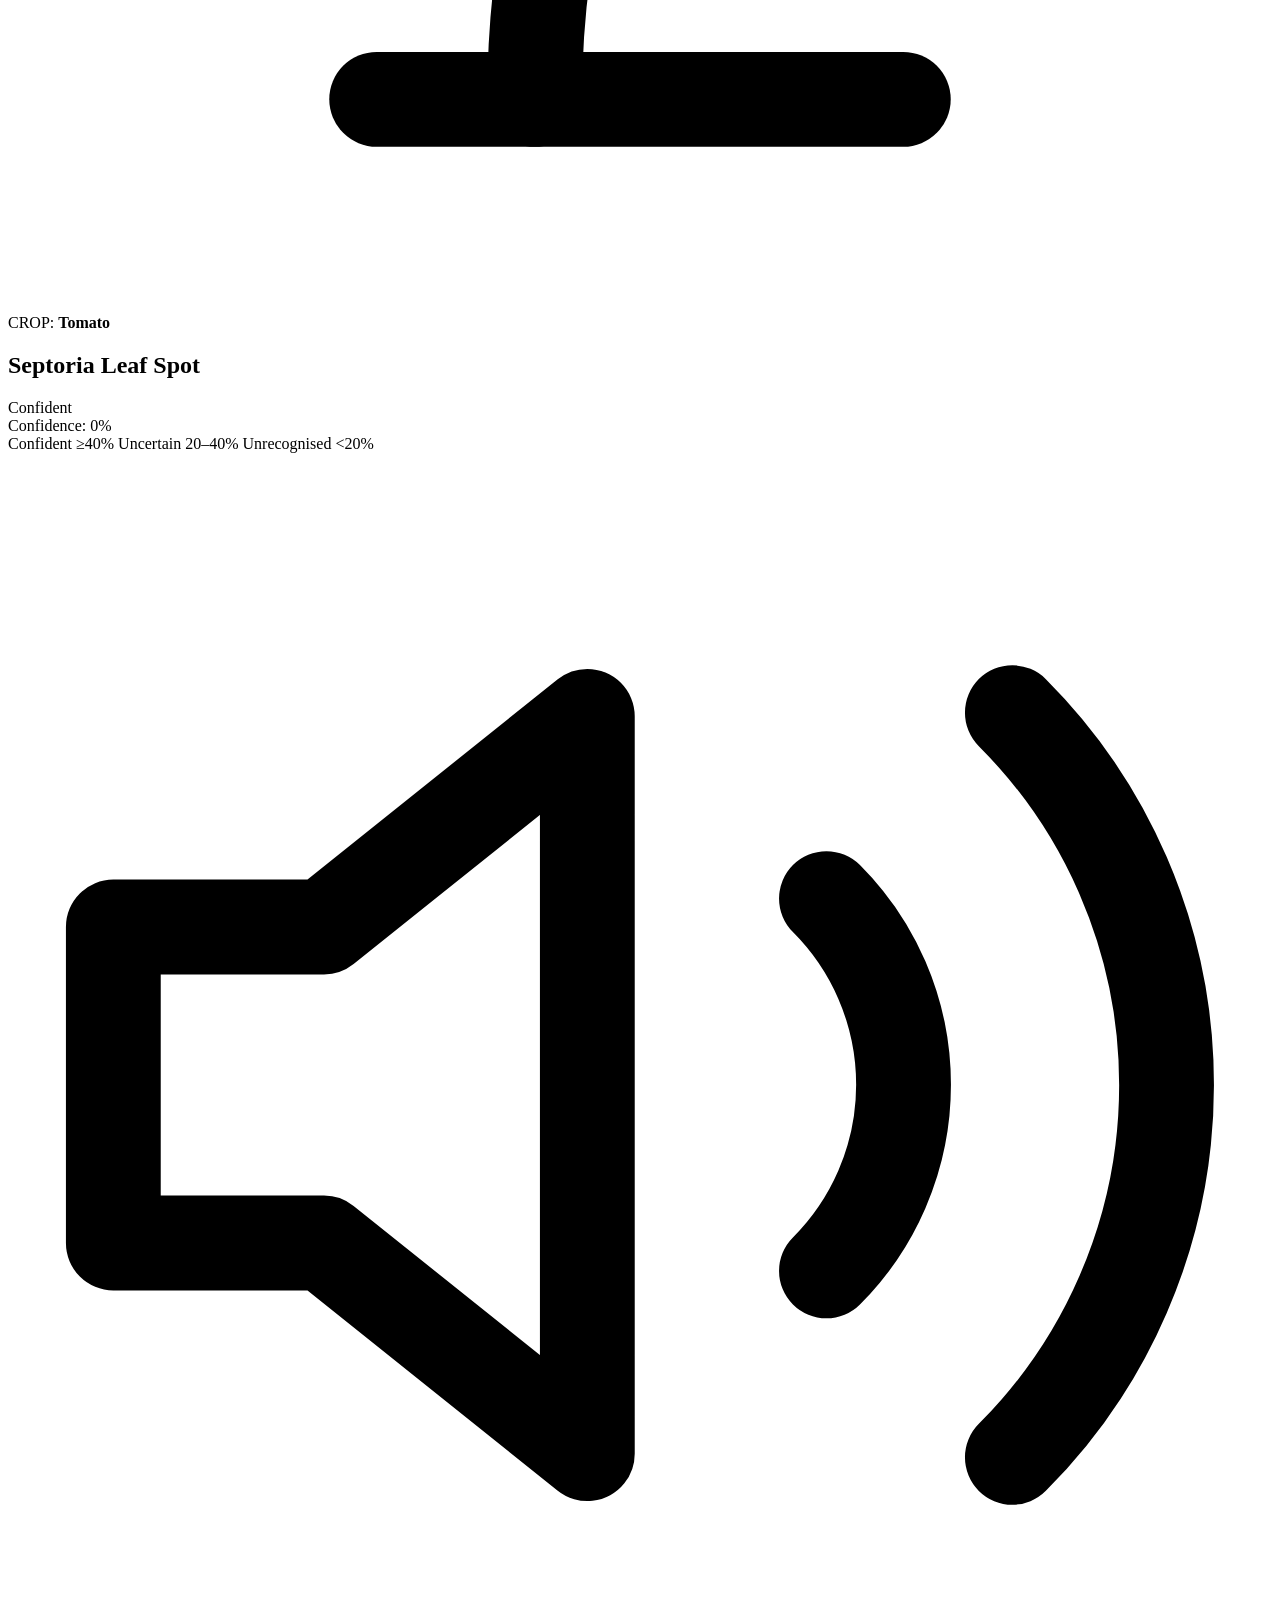
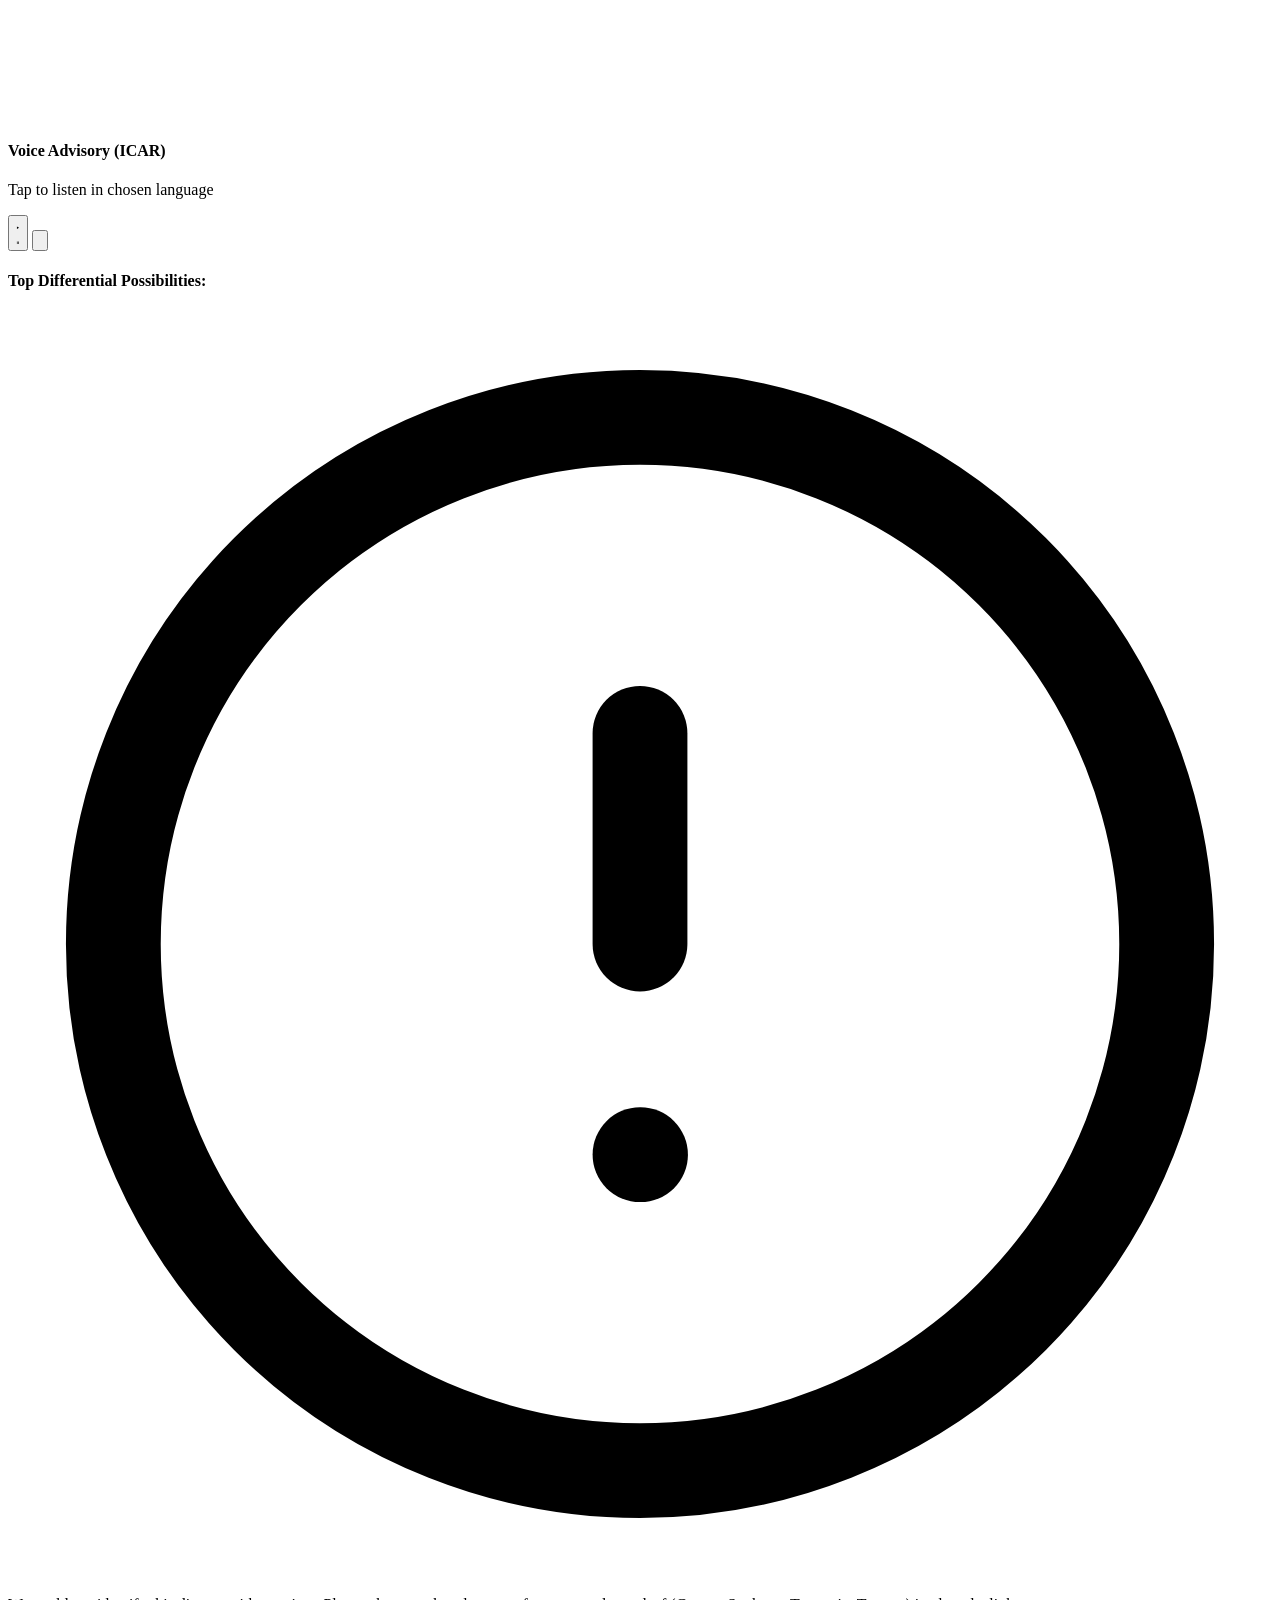
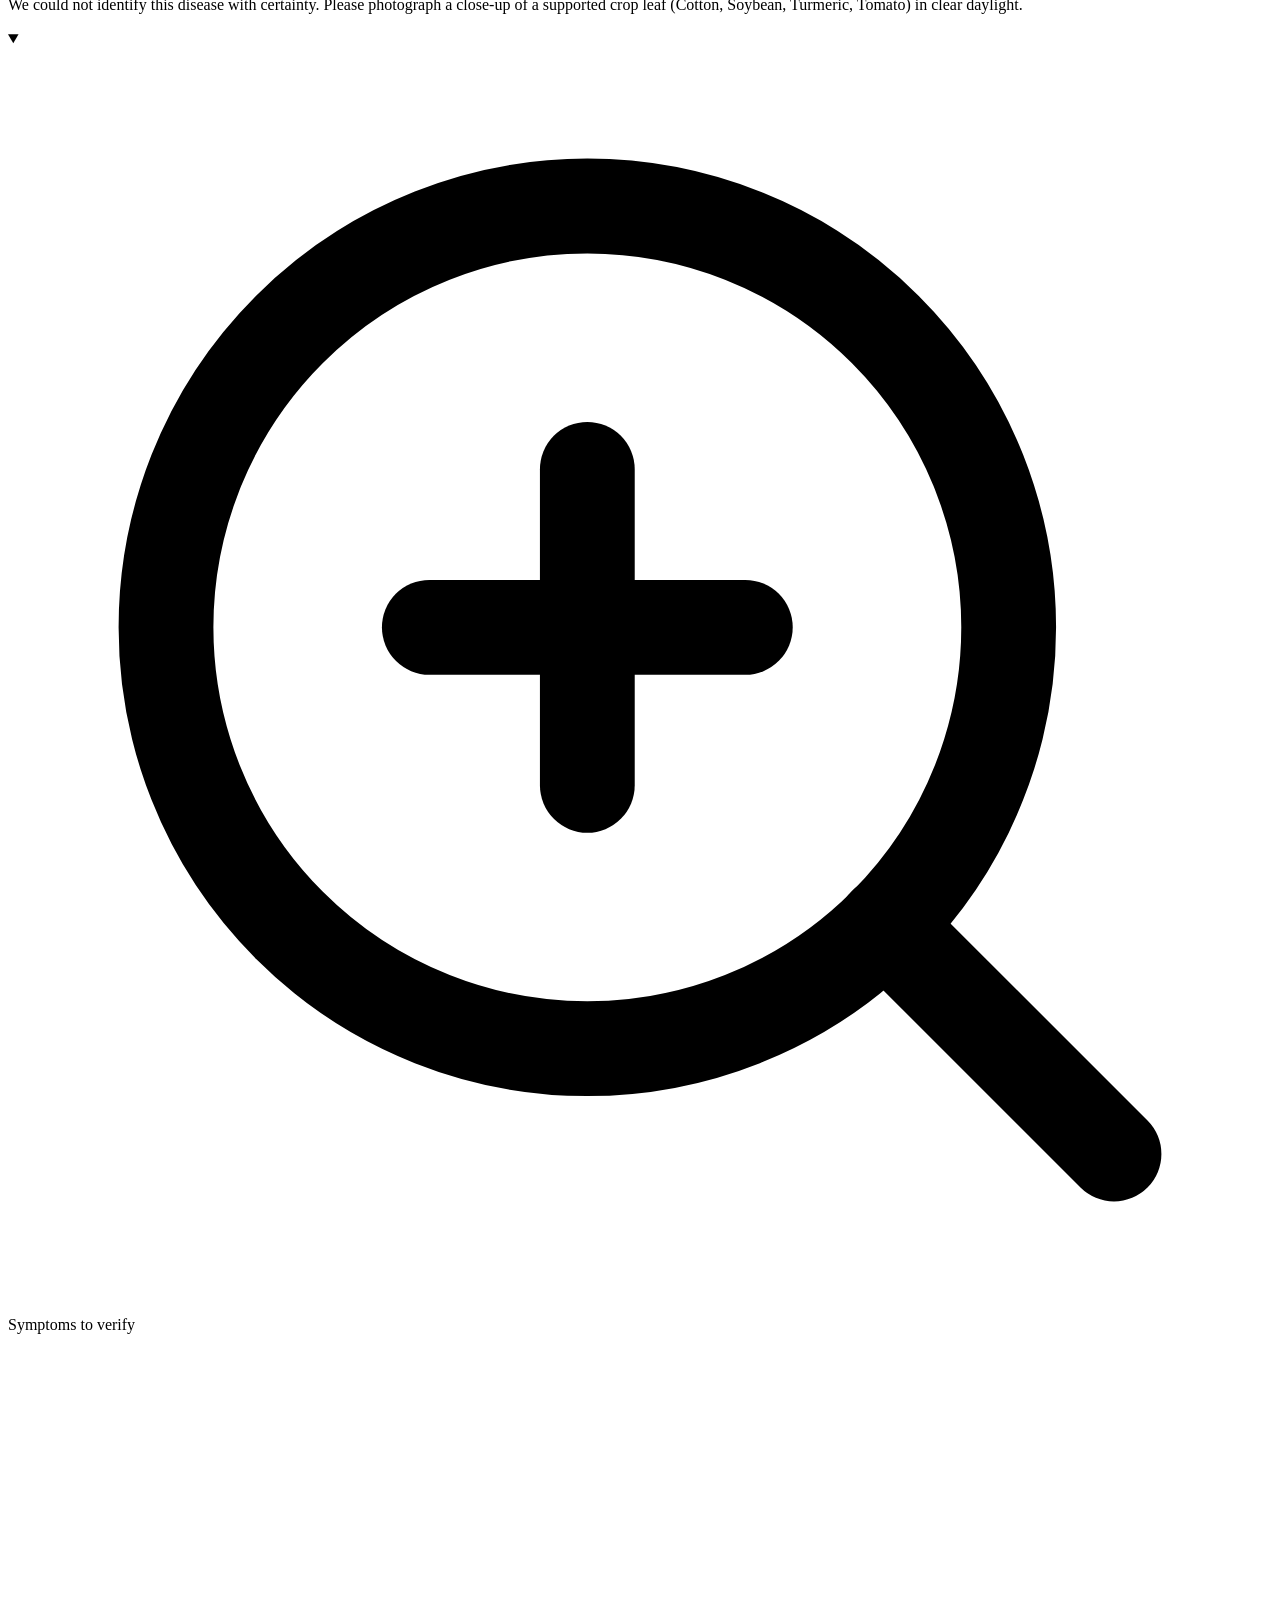
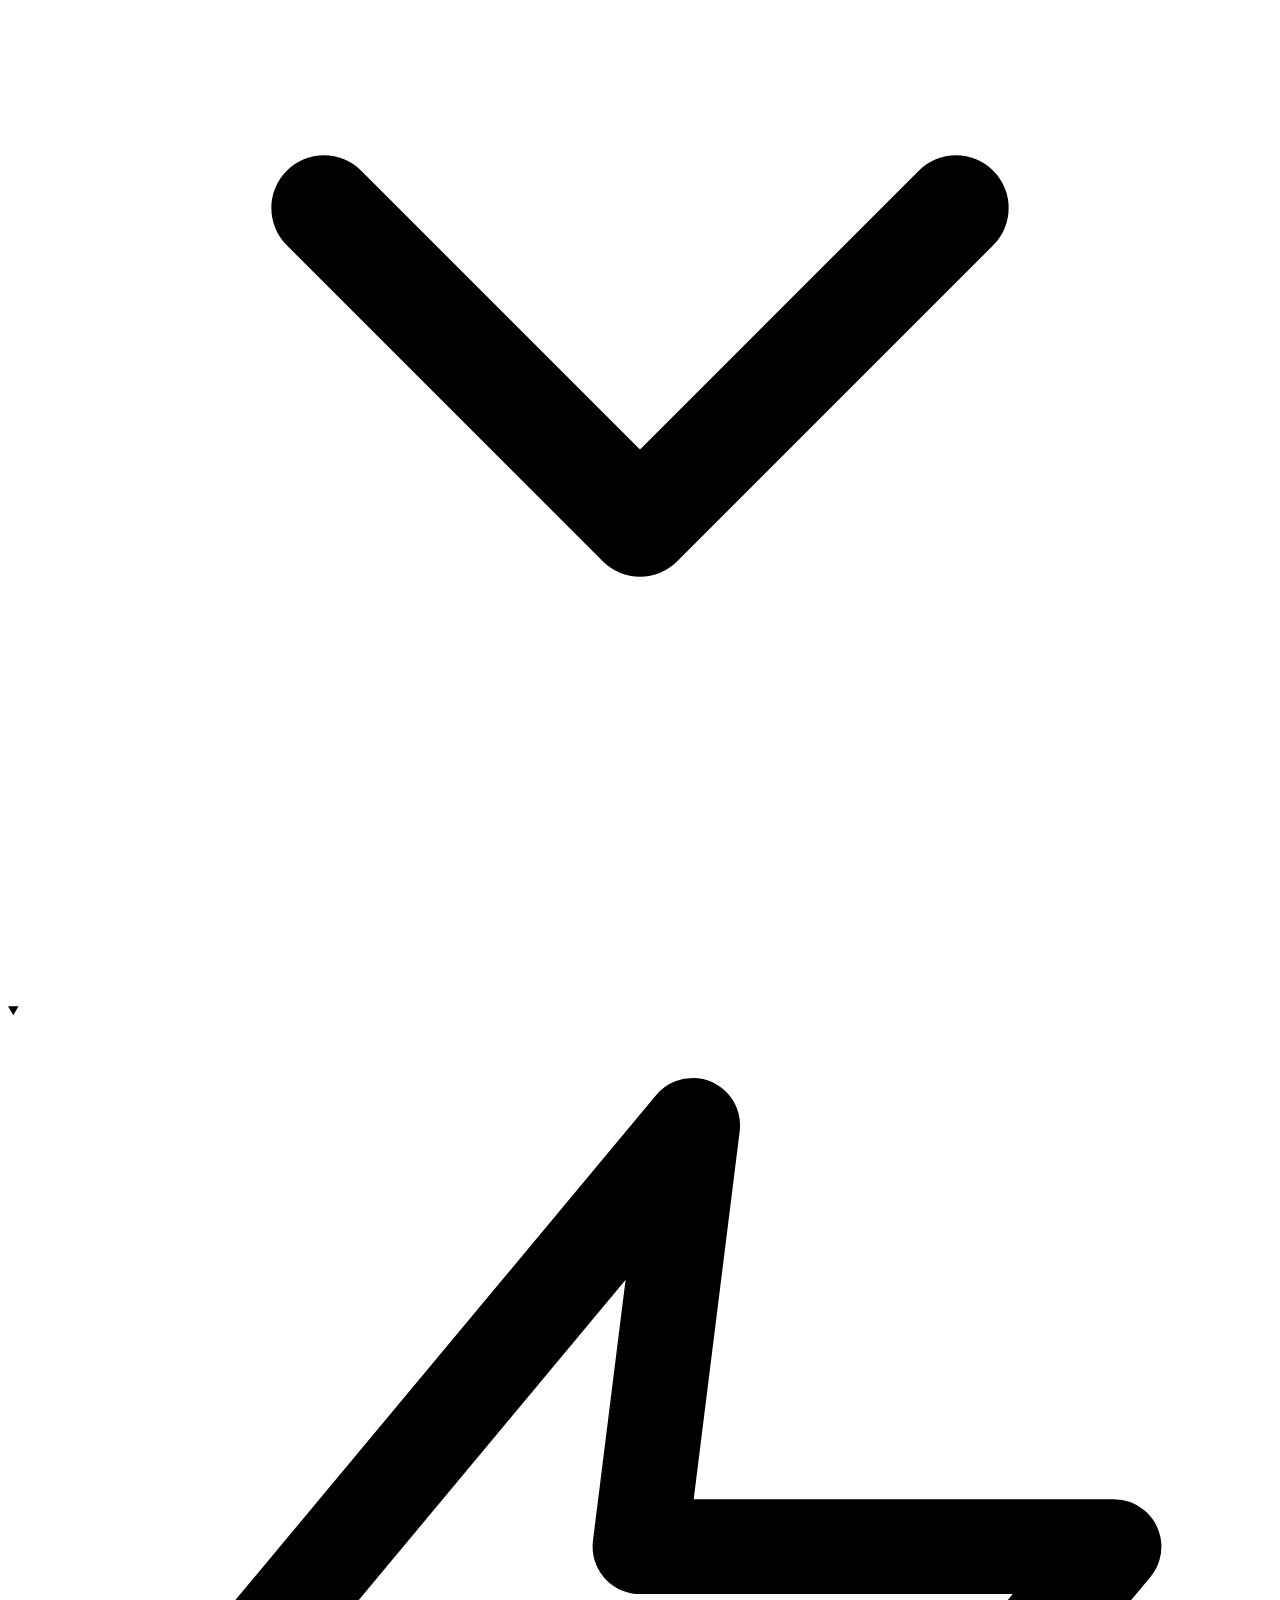
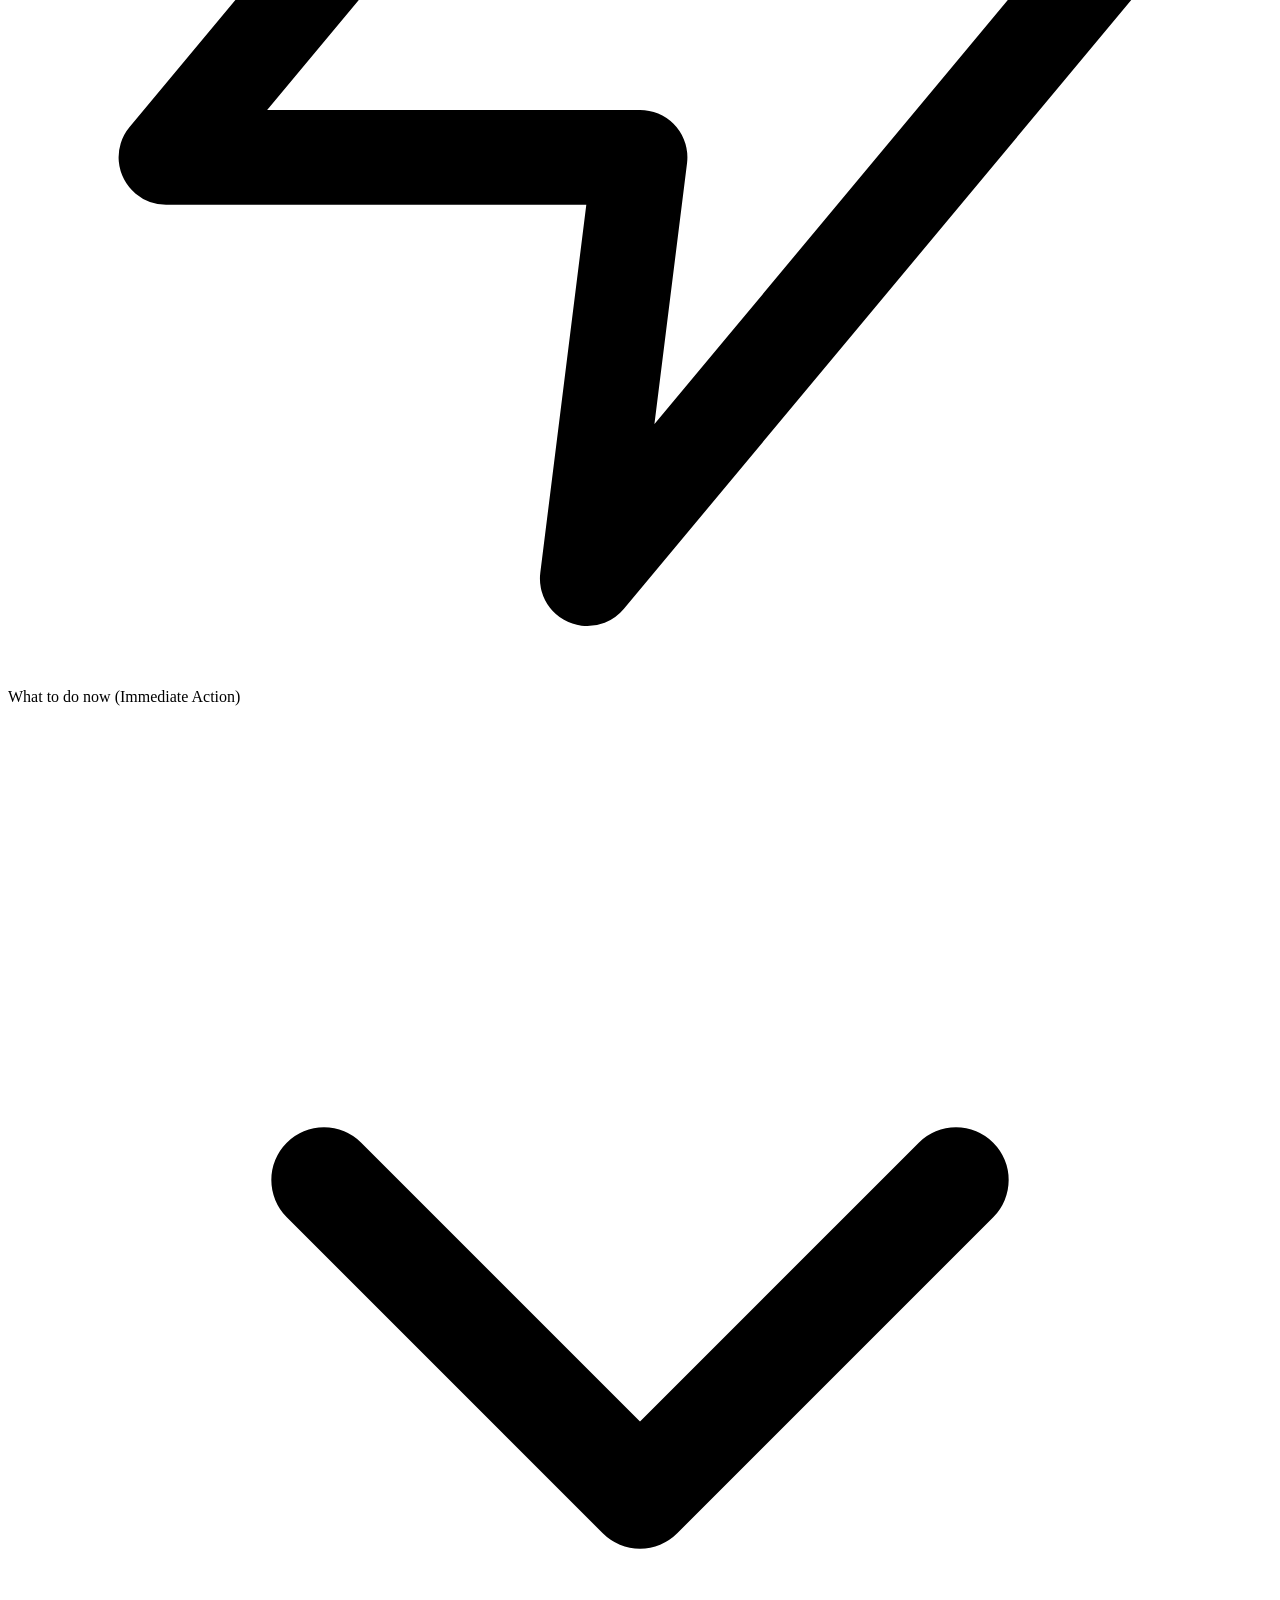
==== commit 2c20001f: "feat: display calibrated confidence thresholds on result screen and about page" ====
--- a/static/index.html
+++ b/static/index.html
@@ -208,6 +208,21 @@
           <div class="confidence-bar-bg" role="progressbar" aria-valuemin="0" aria-valuemax="100">
             <div id="confidenceBar" class="confidence-bar-fill" style="width: 0%;"></div>
           </div>
+          <!-- Calibrated Confidence Threshold Guide Legend -->
+          <div class="threshold-legend" aria-label="Confidence threshold guide">
+            <span class="thresh-pill" title="Top-1 probability ≥ 40%">
+              <span class="thresh-dot dot-confident"></span>
+              <span data-i18n="threshConfident">Confident ≥40%</span>
+            </span>
+            <span class="thresh-pill" title="Top-1 probability 20% to 40%">
+              <span class="thresh-dot dot-uncertain"></span>
+              <span data-i18n="threshUncertain">Uncertain 20–40%</span>
+            </span>
+            <span class="thresh-pill" title="Top-1 probability < 20%">
+              <span class="thresh-dot dot-unrecognised"></span>
+              <span data-i18n="threshUnrecognised">Unrecognised &lt;20%</span>
+            </span>
+          </div>
         </div>
       </div>
 
@@ -384,6 +399,35 @@
           <tr><td>Top-3 Differential Accuracy</td><td><strong>100.00%</strong></td></tr>
           <tr><td>Macro F1 Score</td><td>0.9669</td></tr>
           <tr><td>Serving CPU Latency</td><td>~18 ms</td></tr>
+        </table>
+
+        <!-- Calibrated Thresholds Specification Table -->
+        <h3 class="section-subtitle" data-i18n="thresholdsTitle">Calibrated Confidence Thresholds (Tuned in M5):</h3>
+        <table class="metrics-table threshold-spec-table">
+          <thead>
+            <tr>
+              <th data-i18n="statusHeader">Status Band</th>
+              <th data-i18n="rangeHeader">Threshold</th>
+              <th data-i18n="actionHeader">System Action</th>
+            </tr>
+          </thead>
+          <tbody>
+            <tr>
+              <td><span class="status-badge status-confident" data-i18n="statusConfident">Confident</span></td>
+              <td><strong>≥ 40.0%</strong></td>
+              <td data-i18n="confAction">High certainty; primary disease confirmed; ICAR management advice displayed.</td>
+            </tr>
+            <tr>
+              <td><span class="status-badge status-uncertain" data-i18n="statusUncertain">Uncertain</span></td>
+              <td><strong>20.0% – 39.9%</strong></td>
+              <td data-i18n="uncertAction">Moderate certainty; top-3 differential diagnosis shown; cross-check symptoms.</td>
+            </tr>
+            <tr>
+              <td><span class="status-badge status-unrecognised" data-i18n="statusUnrecognised">Unrecognised</span></td>
+              <td><strong>&lt; 20.0%</strong></td>
+              <td data-i18n="unrecAction">Low certainty / out-of-distribution; advice withheld; retake photo in daylight.</td>
+            </tr>
+          </tbody>
         </table>
 
         <h3 class="section-subtitle" data-i18n="safetyPolicy">Safety & Advisory Policy:</h3>
